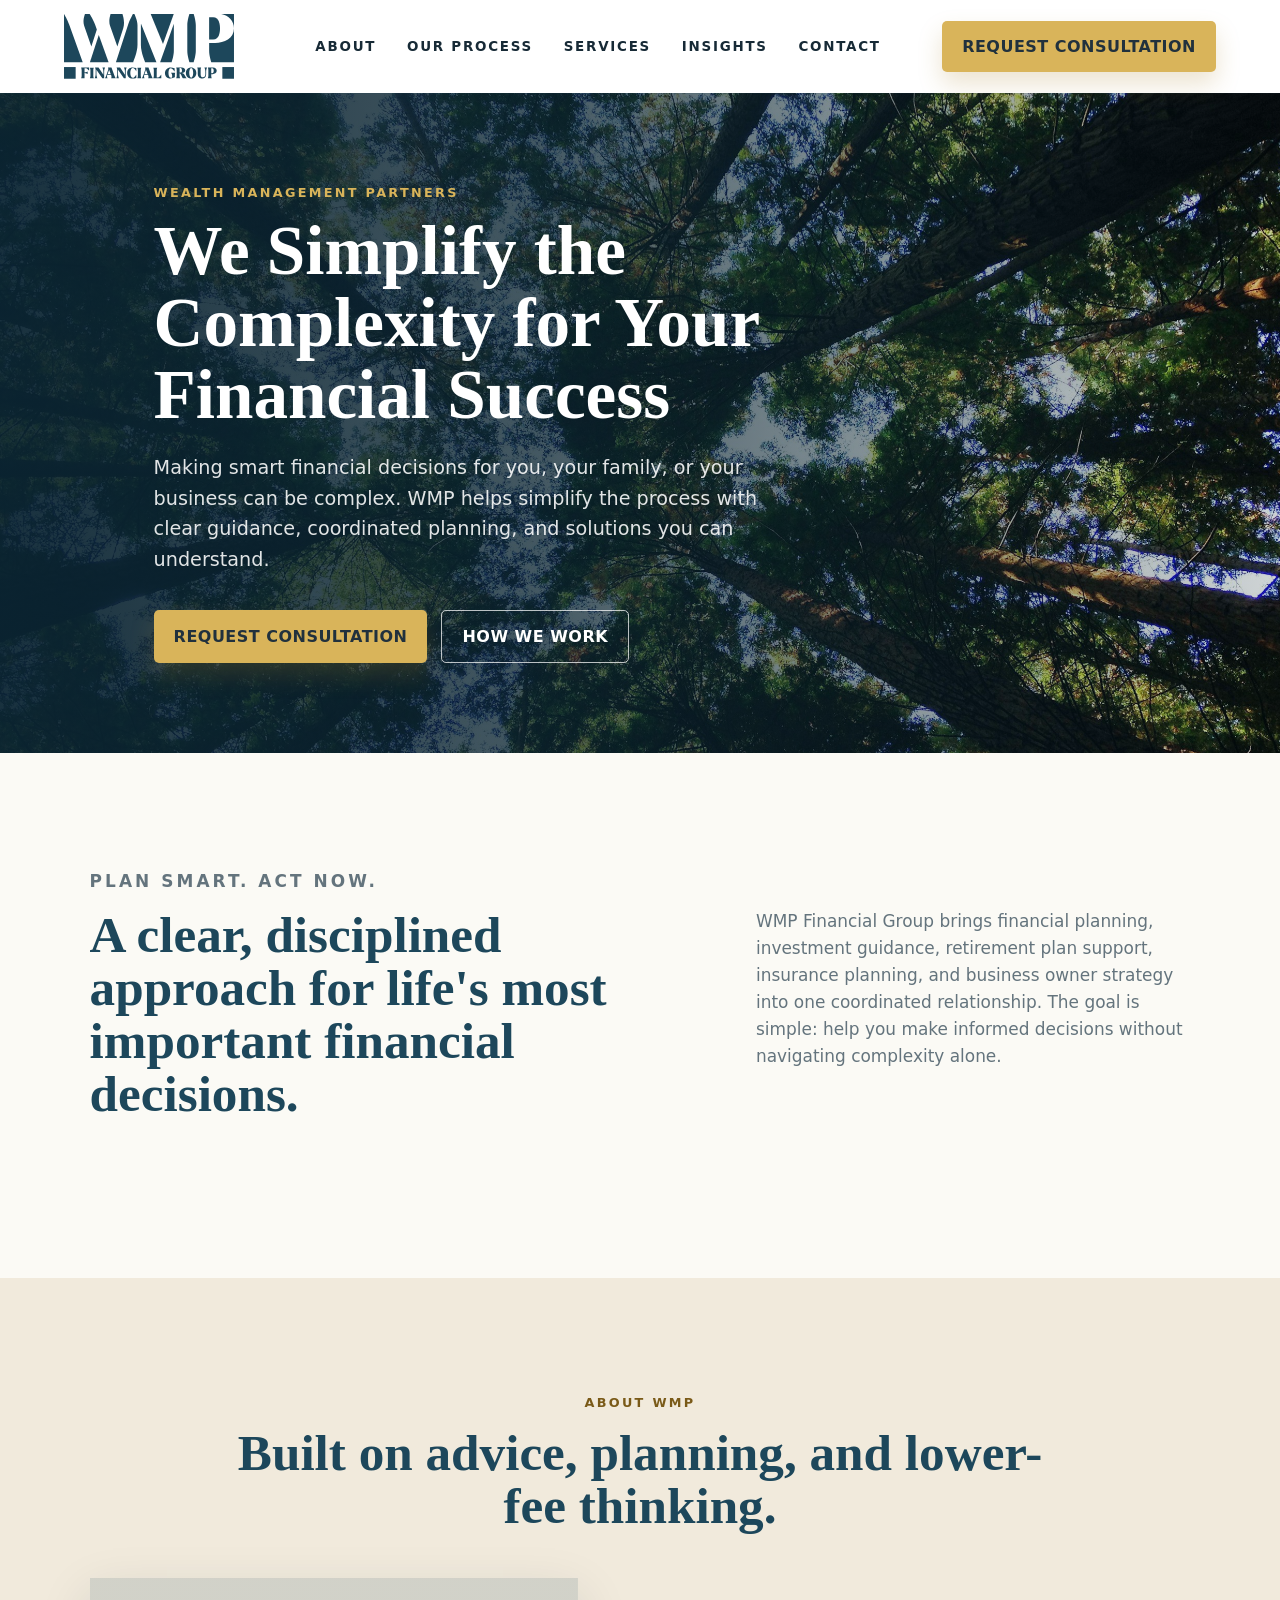
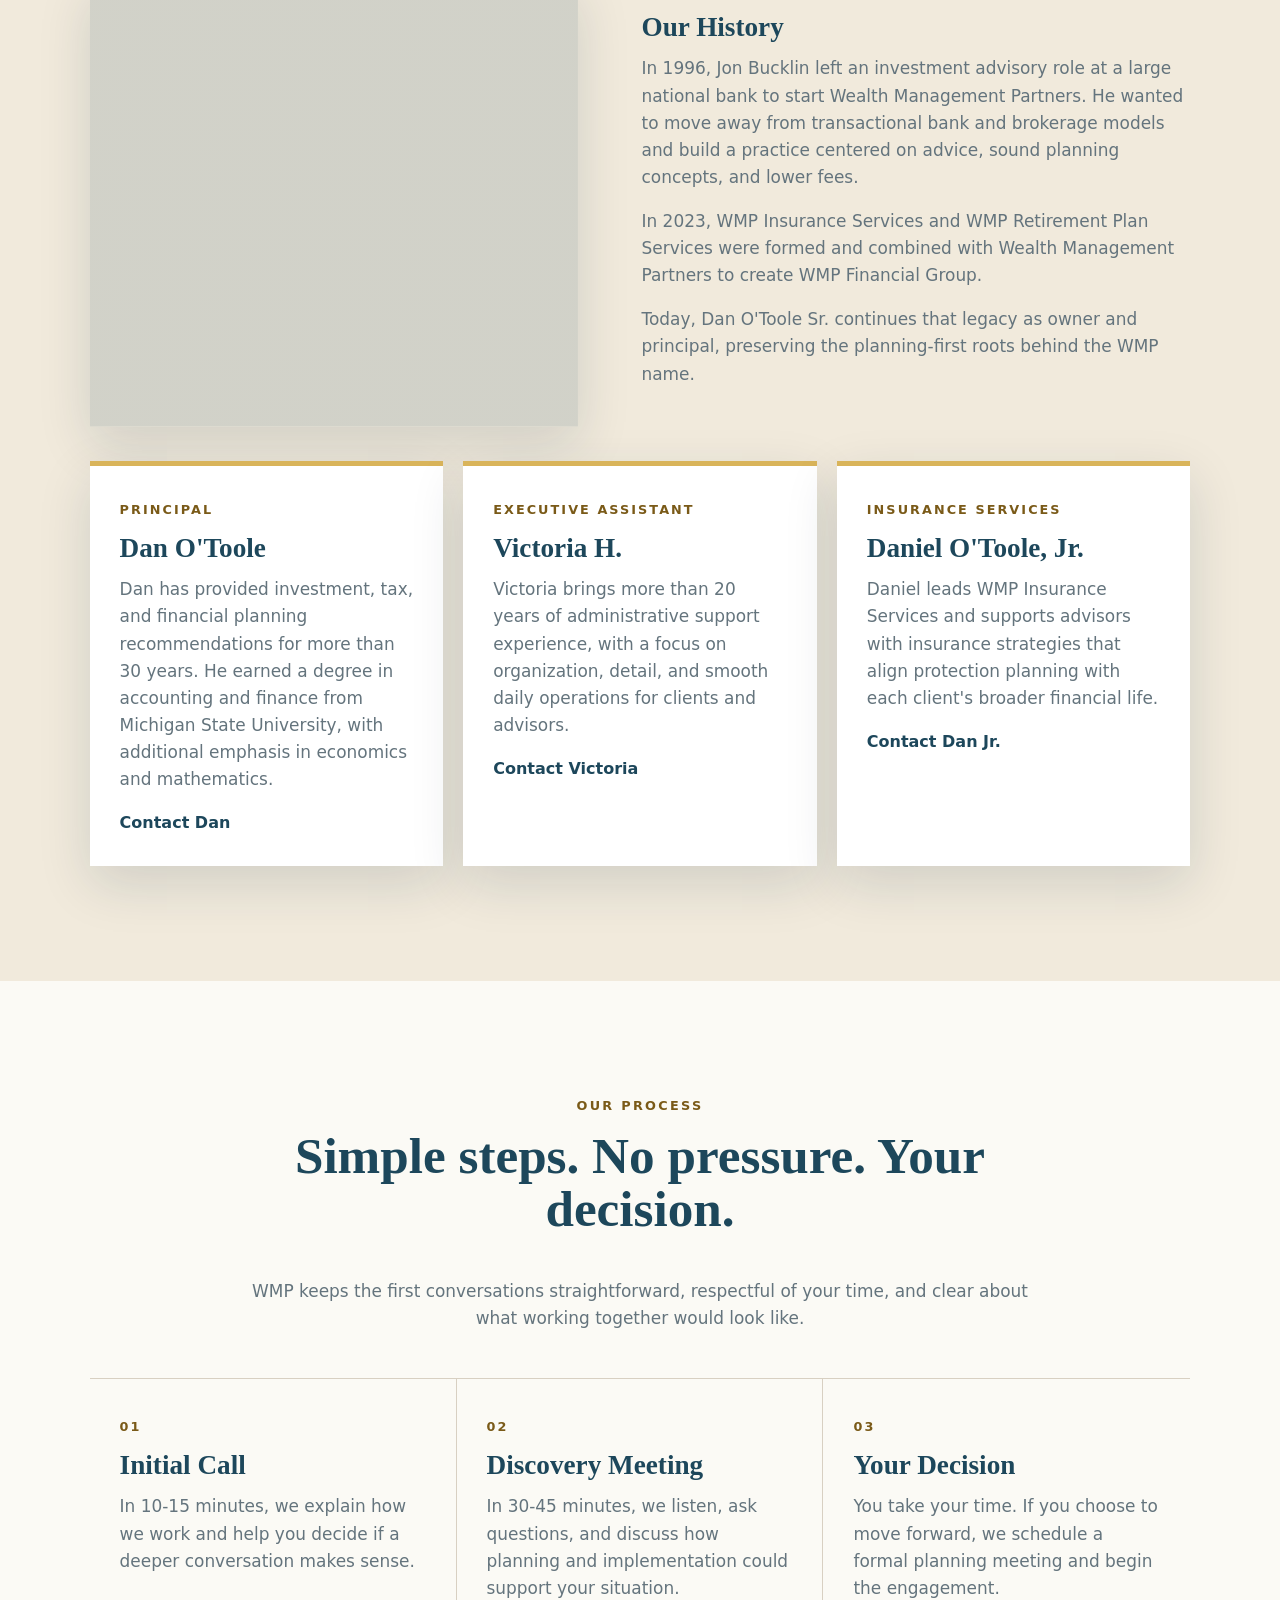
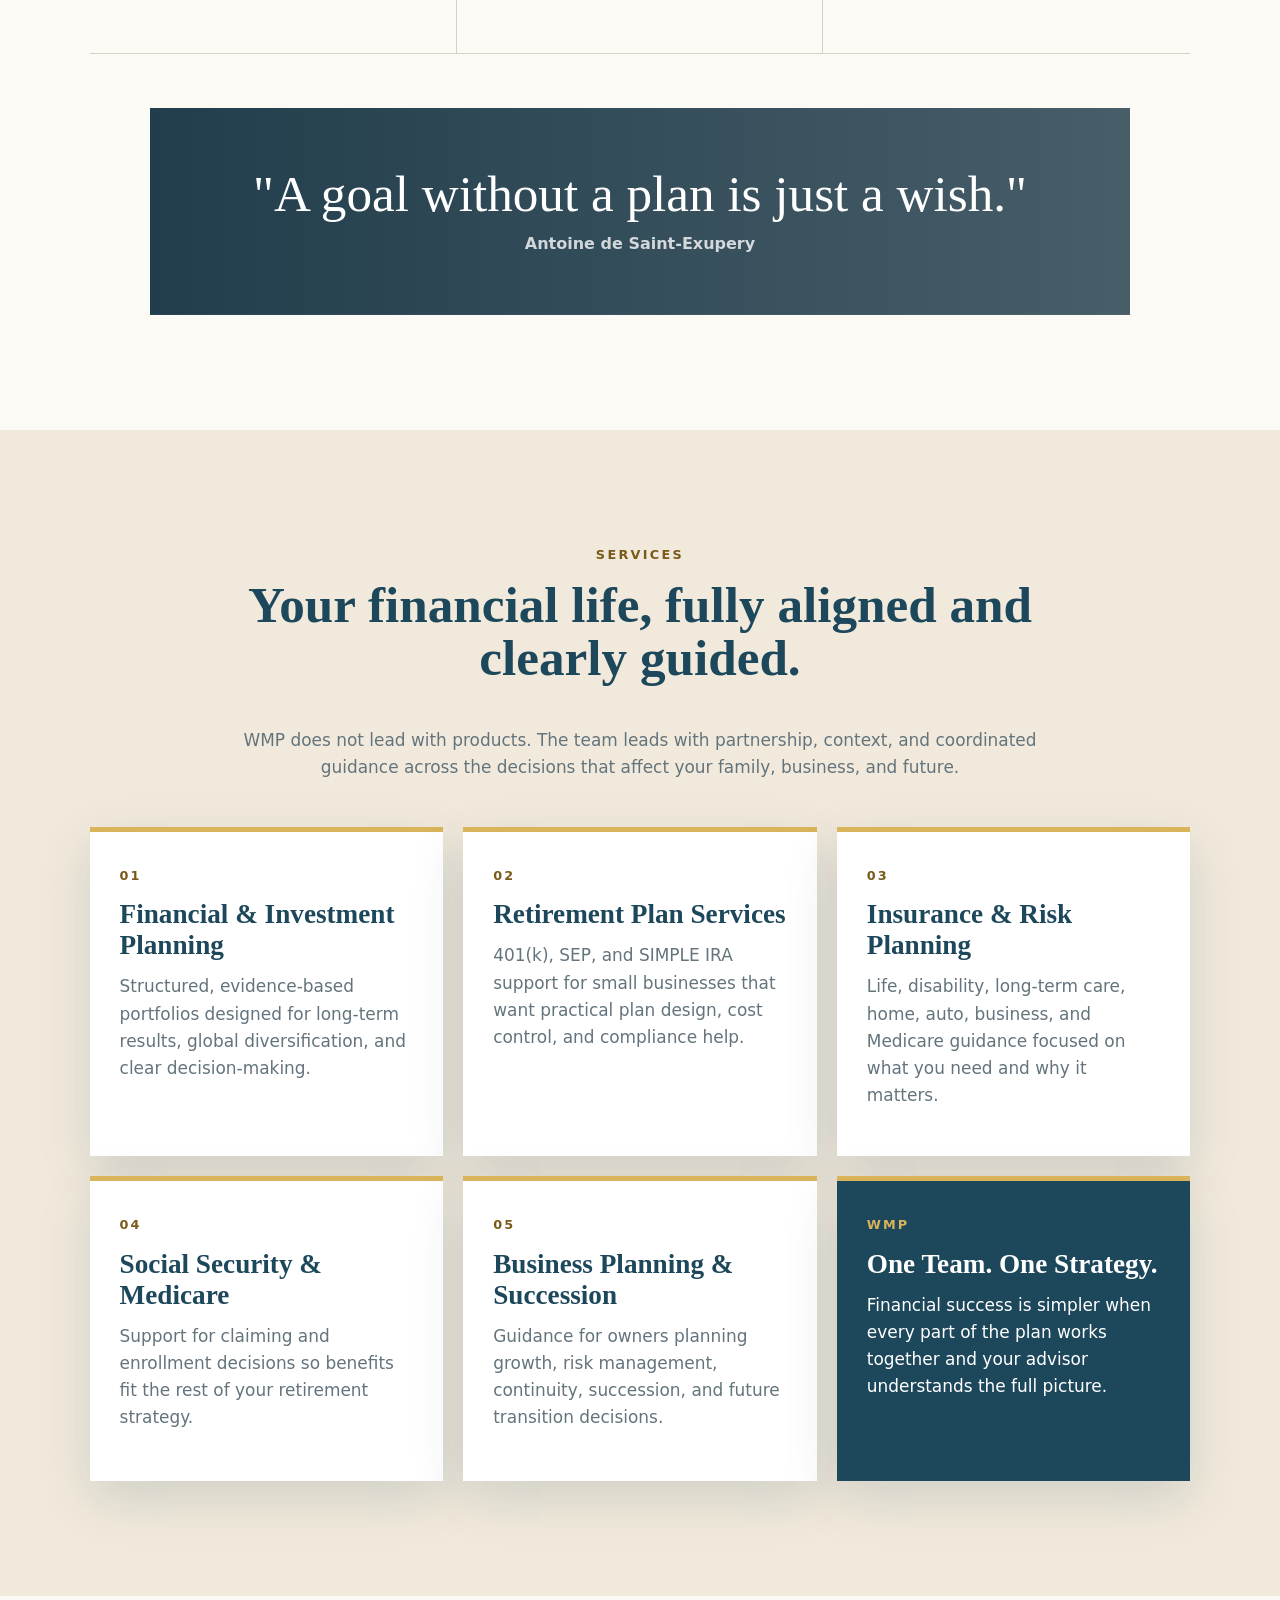
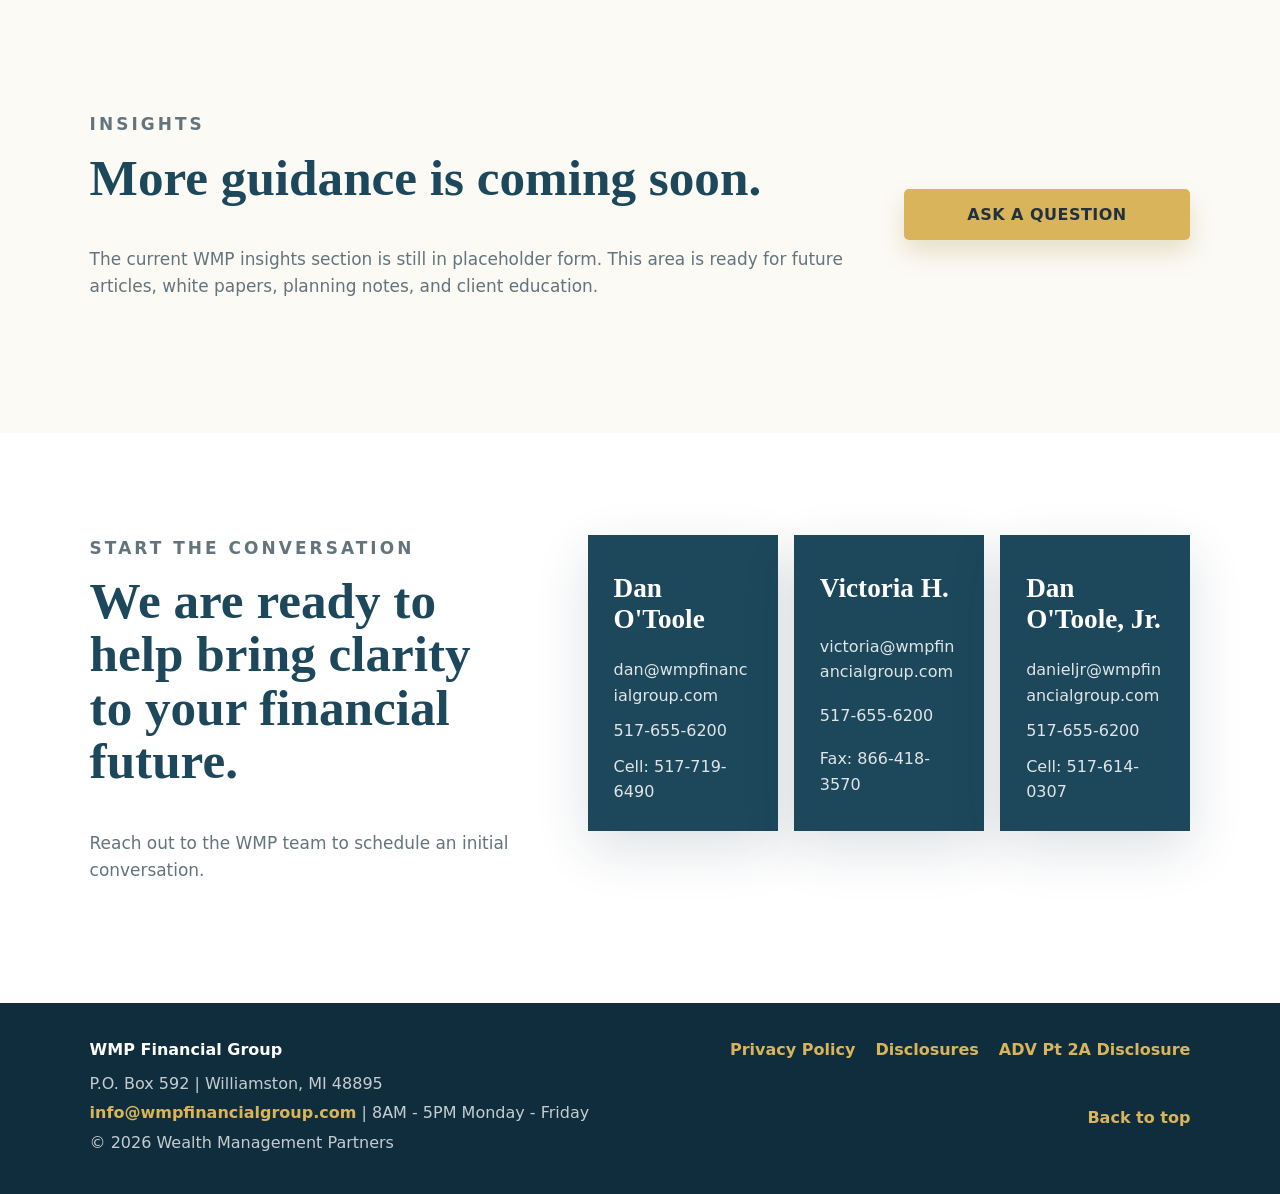
==== index.html @ a2b1b54c "Initial commit: WMP Financial Group website with WCAG & mobile fixes - Static site for WMP Financial" ====
<!doctype html>
<html lang="en">
  <head>
    <meta charset="utf-8" />
    <meta name="viewport" content="width=device-width, initial-scale=1" />
    <title>WMP Financial Group | Plan Smart, Act Now</title>
    <meta
      name="description"
      content="WMP Financial Group simplifies financial planning, investment management, retirement plan services, insurance planning, and business succession decisions."
    />
    <link rel="preconnect" href="https://images.unsplash.com" />
    <link rel="stylesheet" href="styles.css" />
  </head>
  <body>
    <a class="skip-link" href="#main-content">Skip to main content</a>

    <header class="site-header" id="top">
      <a class="brand" href="#top" aria-label="WMP Financial Group home">
        <img src="wmp-financial-group-logo.svg" alt="WMP Financial Group" />
      </a>

      <nav class="main-nav" id="main-nav" aria-label="Primary navigation">
        <a href="#about">About</a>
        <a href="#process">Our Process</a>
        <a href="#services">Services</a>
        <a href="#insights">Insights</a>
        <a href="#contact">Contact</a>
      </nav>

      <a class="header-cta" href="#contact">Request Consultation</a>

      <button
        class="nav-toggle"
        aria-expanded="false"
        aria-controls="main-nav"
        aria-label="Open navigation menu"
      >
        <span></span>
        <span></span>
        <span></span>
      </button>
    </header>

    <main id="main-content">
      <section class="hero" aria-labelledby="hero-title">
        <div class="hero-image" role="img" aria-label="A quiet lake at sunrise"></div>
        <div class="hero-content">
          <p class="eyebrow">Wealth Management Partners</p>
          <h1 id="hero-title">We Simplify the Complexity for Your Financial Success</h1>
          <p>
            Making smart financial decisions for you, your family, or your business can be
            complex. WMP helps simplify the process with clear guidance, coordinated planning,
            and solutions you can understand.
          </p>
          <div class="hero-actions">
            <a class="button button-gold" href="#contact">Request Consultation</a>
            <a class="button button-light" href="#process">How We Work</a>
          </div>
        </div>
      </section>

      <section class="intro section-pad" aria-labelledby="intro-title">
        <p class="section-label">Plan smart. Act now.</p>
        <div class="intro-grid">
          <h2 id="intro-title">A clear, disciplined approach for life's most important financial decisions.</h2>
          <p>
            WMP Financial Group brings financial planning, investment guidance, retirement plan
            support, insurance planning, and business owner strategy into one coordinated
            relationship. The goal is simple: help you make informed decisions without navigating
            complexity alone.
          </p>
        </div>
      </section>

      <section class="about section-pad" id="about" aria-labelledby="about-title">
        <div class="section-heading">
          <p class="eyebrow">About WMP</p>
          <h2 id="about-title">Built on advice, planning, and lower-fee thinking.</h2>
        </div>

        <div class="story-grid">
          <div class="story-image" role="img" aria-label="Calm forest shoreline"></div>
          <div class="story-copy">
            <h3>Our History</h3>
            <p>
              In 1996, Jon Bucklin left an investment advisory role at a large national bank to
              start Wealth Management Partners. He wanted to move away from transactional bank and
              brokerage models and build a practice centered on advice, sound planning concepts,
              and lower fees.
            </p>
            <p>
              In 2023, WMP Insurance Services and WMP Retirement Plan Services were formed and
              combined with Wealth Management Partners to create WMP Financial Group.
            </p>
            <p>
              Today, Dan O'Toole Sr. continues that legacy as owner and principal, preserving the
              planning-first roots behind the WMP name.
            </p>
          </div>
        </div>

        <div class="team-grid" aria-label="WMP team">
          <article class="team-card">
            <span>Principal</span>
            <h3>Dan O'Toole</h3>
            <p>
              Dan has provided investment, tax, and financial planning recommendations for more
              than 30 years. He earned a degree in accounting and finance from Michigan State
              University, with additional emphasis in economics and mathematics.
            </p>
            <a href="mailto:dan@wmpfinancialgroup.com">Contact Dan</a>
          </article>
          <article class="team-card">
            <span>Executive Assistant</span>
            <h3>Victoria H.</h3>
            <p>
              Victoria brings more than 20 years of administrative support experience, with a
              focus on organization, detail, and smooth daily operations for clients and advisors.
            </p>
            <a href="mailto:victoria@wmpfinancialgroup.com">Contact Victoria</a>
          </article>
          <article class="team-card">
            <span>Insurance Services</span>
            <h3>Daniel O'Toole, Jr.</h3>
            <p>
              Daniel leads WMP Insurance Services and supports advisors with insurance strategies
              that align protection planning with each client's broader financial life.
            </p>
            <a href="mailto:danieljr@wmpfinancialgroup.com">Contact Dan Jr.</a>
          </article>
        </div>
      </section>

      <section class="process section-pad" id="process" aria-labelledby="process-title">
        <div class="section-heading">
          <p class="eyebrow">Our Process</p>
          <h2 id="process-title">Simple steps. No pressure. Your decision.</h2>
          <p>
            WMP keeps the first conversations straightforward, respectful of your time, and clear
            about what working together would look like.
          </p>
        </div>

        <div class="process-list">
          <article>
            <span>01</span>
            <h3>Initial Call</h3>
            <p>In 10-15 minutes, we explain how we work and help you decide if a deeper conversation makes sense.</p>
          </article>
          <article>
            <span>02</span>
            <h3>Discovery Meeting</h3>
            <p>In 30-45 minutes, we listen, ask questions, and discuss how planning and implementation could support your situation.</p>
          </article>
          <article>
            <span>03</span>
            <h3>Your Decision</h3>
            <p>You take your time. If you choose to move forward, we schedule a formal planning meeting and begin the engagement.</p>
          </article>
        </div>

        <div class="quote-band">
          <blockquote>
            "A goal without a plan is just a wish."
          </blockquote>
          <cite>Antoine de Saint-Exupery</cite>
        </div>
      </section>

      <section class="services section-pad" id="services" aria-labelledby="services-title">
        <div class="section-heading">
          <p class="eyebrow">Services</p>
          <h2 id="services-title">Your financial life, fully aligned and clearly guided.</h2>
          <p>
            WMP does not lead with products. The team leads with partnership, context, and
            coordinated guidance across the decisions that affect your family, business, and future.
          </p>
        </div>

        <div class="service-grid">
          <article class="service-card">
            <span class="card-number">01</span>
            <h3>Financial &amp; Investment Planning</h3>
            <p>Structured, evidence-based portfolios designed for long-term results, global diversification, and clear decision-making.</p>
          </article>
          <article class="service-card">
            <span class="card-number">02</span>
            <h3>Retirement Plan Services</h3>
            <p>401(k), SEP, and SIMPLE IRA support for small businesses that want practical plan design, cost control, and compliance help.</p>
          </article>
          <article class="service-card">
            <span class="card-number">03</span>
            <h3>Insurance &amp; Risk Planning</h3>
            <p>Life, disability, long-term care, home, auto, business, and Medicare guidance focused on what you need and why it matters.</p>
          </article>
          <article class="service-card">
            <span class="card-number">04</span>
            <h3>Social Security &amp; Medicare</h3>
            <p>Support for claiming and enrollment decisions so benefits fit the rest of your retirement strategy.</p>
          </article>
          <article class="service-card">
            <span class="card-number">05</span>
            <h3>Business Planning &amp; Succession</h3>
            <p>Guidance for owners planning growth, risk management, continuity, succession, and future transition decisions.</p>
          </article>
          <article class="service-card service-card-feature">
            <span class="card-number">WMP</span>
            <h3>One Team. One Strategy.</h3>
            <p>Financial success is simpler when every part of the plan works together and your advisor understands the full picture.</p>
          </article>
        </div>
      </section>

      <section class="insights section-pad" id="insights" aria-labelledby="insights-title">
        <div class="insights-copy">
          <p class="eyebrow">Insights</p>
          <h2 id="insights-title">More guidance is coming soon.</h2>
          <p>
            The current WMP insights section is still in placeholder form. This area is ready for
            future articles, white papers, planning notes, and client education.
          </p>
        </div>
        <a class="button button-gold" href="#contact">Ask a Question</a>
      </section>

      <section class="contact-band" id="contact" aria-labelledby="contact-title">
        <div>
          <p class="eyebrow">Start the conversation</p>
          <h2 id="contact-title">We are ready to help bring clarity to your financial future.</h2>
          <p>
            Reach out to the WMP team to schedule an initial conversation.
          </p>
        </div>
        <div class="contact-grid">
          <article class="contact-card">
            <h3>Dan O'Toole</h3>
            <a href="mailto:dan@wmpfinancialgroup.com">dan@wmpfinancialgroup.com</a>
            <a href="tel:15176556200">517-655-6200</a>
            <a href="tel:15177196490">Cell: 517-719-6490</a>
          </article>
          <article class="contact-card">
            <h3>Victoria H.</h3>
            <a href="mailto:victoria@wmpfinancialgroup.com">victoria@wmpfinancialgroup.com</a>
            <a href="tel:15176556200">517-655-6200</a>
            <span>Fax: 866-418-3570</span>
          </article>
          <article class="contact-card">
            <h3>Dan O'Toole, Jr.</h3>
            <a href="mailto:danieljr@wmpfinancialgroup.com">danieljr@wmpfinancialgroup.com</a>
            <a href="tel:15176556200">517-655-6200</a>
            <a href="tel:15176140307">Cell: 517-614-0307</a>
          </article>
        </div>
      </section>
    </main>

    <footer class="site-footer">
      <div>
        <strong>WMP Financial Group</strong>
        <p>P.O. Box 592 | Williamston, MI 48895</p>
        <p><a href="mailto:info@wmpfinancialgroup.com">info@wmpfinancialgroup.com</a> | 8AM - 5PM Monday - Friday</p>
        <p>&copy; 2026 Wealth Management Partners</p>
      </div>
      <nav aria-label="Footer links">
        <a href="https://www.wmpfinancialgroup.com/s/WMP-Privacy-Policy.pdf">Privacy Policy</a>
        <a href="https://www.wmpfinancialgroup.com/s/WMP-Disclosures.pdf">Disclosures</a>
        <a href="https://www.wmpfinancialgroup.com/s/WMP-ADV-Disclosures.pdf">ADV Pt 2A Disclosure</a>
        <a href="#top">Back to top</a>
      </nav>
    </footer>
    <script>
      (function () {
        var toggle = document.querySelector('.nav-toggle');
        var nav = document.getElementById('main-nav');
        if (!toggle || !nav) return;

        toggle.addEventListener('click', function () {
          var expanded = toggle.getAttribute('aria-expanded') === 'true';
          toggle.setAttribute('aria-expanded', String(!expanded));
          toggle.setAttribute('aria-label', expanded ? 'Open navigation menu' : 'Close navigation menu');
          nav.classList.toggle('is-open', !expanded);
        });

        document.addEventListener('keydown', function (e) {
          if (e.key === 'Escape' && toggle.getAttribute('aria-expanded') === 'true') {
            toggle.setAttribute('aria-expanded', 'false');
            toggle.setAttribute('aria-label', 'Open navigation menu');
            nav.classList.remove('is-open');
            toggle.focus();
          }
        });

        nav.querySelectorAll('a').forEach(function (link) {
          link.addEventListener('click', function () {
            if (window.innerWidth <= 640) {
              toggle.setAttribute('aria-expanded', 'false');
              toggle.setAttribute('aria-label', 'Open navigation menu');
              nav.classList.remove('is-open');
            }
          });
        });
      })();
    </script>
  </body>
</html>
---- styles.css ----
:root {
  --ink: #143347;
  --navy: #1d475b;
  --navy-dark: #0f2d3d;
  --blue: #315f73;
  --gold: #d9b45a;
  --gold-dark: #a77f2b;
  --gold-text: #7a5a18; /* accessible gold for small text on light backgrounds — 5.6:1 on white */
  --paper: #fbfaf5;
  --cream: #f1eadc;
  --stone: #d8d0c2;
  --muted: #64747d;
  --white: #ffffff;
  --shadow: 0 18px 50px rgba(15, 45, 61, 0.14);
}

* {
  box-sizing: border-box;
}

html {
  scroll-behavior: smooth;
}

body {
  margin: 0;
  color: var(--ink);
  background: var(--paper);
  font-family: "Avenir Next", Avenir, "Segoe UI", system-ui, sans-serif;
  line-height: 1.6;
}

/* ── Skip link ─────────────────────────────────────── */
.skip-link {
  position: fixed;
  top: -100px;
  left: 50%;
  transform: translateX(-50%);
  padding: 12px 24px;
  background: var(--gold);
  color: var(--ink);
  font-weight: 900;
  text-decoration: none;
  z-index: 10000;
  border-radius: 0 0 6px 6px;
  white-space: nowrap;
  transition: top 0.15s;
}
.skip-link:focus {
  top: 0;
}

/* ── Focus styles ──────────────────────────────────── */
:focus-visible {
  outline: 3px solid var(--gold-dark);
  outline-offset: 3px;
  border-radius: 2px;
}

/* Light outline on dark-background elements */
.hero :focus-visible,
.quote-band :focus-visible,
.service-card-feature :focus-visible,
.contact-card :focus-visible,
.site-footer :focus-visible {
  outline-color: var(--gold);
}

a {
  color: inherit;
  text-decoration: none;
}

/* ── Header ────────────────────────────────────────── */
.site-header {
  position: sticky;
  top: 0;
  z-index: 10;
  display: flex;
  align-items: center;
  justify-content: space-between;
  gap: 28px;
  min-height: 92px;
  padding: 14px clamp(20px, 5vw, 72px);
  background: rgba(255, 255, 255, 0.96);
  box-shadow: 0 1px 0 rgba(29, 71, 91, 0.1);
  backdrop-filter: blur(12px);
}

.brand {
  display: inline-flex;
  align-items: center;
  min-width: 190px;
}

.brand img {
  width: 170px;
  height: auto;
  display: block;
}

.main-nav {
  display: flex;
  align-items: center;
  justify-content: center;
  gap: clamp(16px, 2.4vw, 34px);
  color: #172a36;
  font-size: 0.84rem;
  font-weight: 800;
  letter-spacing: 0.13em;
  text-transform: uppercase;
}

.main-nav a {
  padding-block: 10px;
  white-space: nowrap;
}

.main-nav a:hover {
  color: var(--gold-dark);
  text-decoration: underline;
}

.site-footer a:hover {
  color: #e8c97a; /* lighter gold stays legible on dark footer bg */
  text-decoration: underline;
}

/* Hamburger toggle — hidden on desktop */
.nav-toggle {
  display: none;
}

.header-cta,
.button {
  display: inline-flex;
  align-items: center;
  justify-content: center;
  min-height: 46px;
  padding: 13px 20px;
  border-radius: 5px;
  font-weight: 900;
  letter-spacing: 0.03em;
  text-transform: uppercase;
  white-space: nowrap;
}

.header-cta,
.button-gold {
  color: #21313d;
  background: var(--gold);
  box-shadow: 0 12px 24px rgba(167, 127, 43, 0.22);
}

.header-cta:hover,
.button-gold:hover {
  background: #e4c56c;
}

.button-light {
  color: var(--white);
  border: 1px solid rgba(255, 255, 255, 0.72);
}

/* ── Hero ──────────────────────────────────────────── */
.hero {
  position: relative;
  min-height: 650px;
  display: grid;
  align-items: center;
  overflow: hidden;
  background: var(--navy-dark);
}

.hero-image {
  position: absolute;
  inset: 0;
  background-image:
    linear-gradient(90deg, rgba(10, 36, 50, 0.94) 0%, rgba(10, 36, 50, 0.76) 42%, rgba(10, 36, 50, 0.18) 100%),
    url("Images/hero image_files/unsplash-image-WgGJjGN4_ck.jpg");
  background-position: center;
  background-size: cover;
  transform: scale(1.01);
}

.hero-content {
  position: relative;
  width: min(760px, calc(100% - 48px));
  margin-left: clamp(24px, 12vw, 220px);
  padding-block: 90px;
  color: var(--white);
}

.eyebrow,
.section-label {
  margin: 0 0 12px;
  color: var(--gold); /* default: light — works on dark hero bg */
  font-size: 0.8rem;
  font-weight: 900;
  letter-spacing: 0.18em;
  text-transform: uppercase;
}

/* On light backgrounds the gold eyebrow fails contrast — use accessible dark gold */
.section-heading .eyebrow {
  color: var(--gold-text);
}

h1,
h2,
h3,
p,
blockquote {
  margin-top: 0;
}

h1,
h2 {
  font-family: Georgia, "Times New Roman", serif;
  line-height: 1.04;
  letter-spacing: 0;
}

h1 {
  max-width: 720px;
  margin-bottom: 22px;
  font-size: clamp(3rem, 5.4vw, 5.45rem);
}

.hero p:not(.eyebrow) {
  max-width: 650px;
  margin-bottom: 34px;
  font-size: clamp(1.05rem, 1.5vw, 1.24rem);
  color: rgba(255, 255, 255, 0.88);
}

.hero-actions {
  display: flex;
  flex-wrap: wrap;
  gap: 14px;
}

/* ── Sections ──────────────────────────────────────── */
.section-pad {
  padding: clamp(72px, 9vw, 128px) clamp(24px, 7vw, 112px);
}

.intro {
  background: var(--paper);
}

.intro-grid {
  display: grid;
  grid-template-columns: minmax(280px, 0.95fr) minmax(280px, 0.7fr);
  gap: clamp(32px, 6vw, 90px);
  align-items: start;
  max-width: 1180px;
  margin: 0 auto;
}

.intro h2,
.section-heading h2,
.insights-copy h2,
.contact-band h2 {
  color: var(--navy);
  font-size: clamp(2.1rem, 4vw, 4rem);
}

.intro p,
.section-heading,
.story-copy p,
.team-card p,
.service-card p,
.process-list p,
.insights-copy p,
.contact-band p {
  color: var(--muted);
  font-size: 1.06rem;
}

/* ── About ─────────────────────────────────────────── */
.about {
  background: var(--cream);
}

.section-heading {
  max-width: 820px;
  margin: 0 auto 46px;
  text-align: center;
}

.story-grid {
  display: grid;
  grid-template-columns: minmax(280px, 0.8fr) minmax(300px, 0.9fr);
  gap: clamp(28px, 5vw, 72px);
  align-items: stretch;
  max-width: 1180px;
  margin: 0 auto 28px;
}

.story-image {
  min-height: 430px;
  background-image:
    linear-gradient(0deg, rgba(29, 71, 91, 0.15), rgba(29, 71, 91, 0.15)),
    url("https://images.unsplash.com/photo-1500530855697-b586d89ba3ee?auto=format&fit=crop&w=1400&q=80");
  background-position: center;
  background-size: cover;
  box-shadow: var(--shadow);
}

.story-copy {
  align-self: center;
  padding: clamp(8px, 2vw, 22px) 0;
}

.story-copy h3,
.team-card h3,
.service-card h3,
.process-list h3,
.contact-card h3 {
  margin: 12px 0;
  color: var(--navy);
  font-family: Georgia, "Times New Roman", serif;
  font-size: 1.7rem;
  line-height: 1.14;
}

.team-grid {
  display: grid;
  grid-template-columns: repeat(3, minmax(0, 1fr));
  gap: 20px;
  max-width: 1180px;
  margin: 34px auto 0;
}

.team-card,
.service-card {
  min-height: 305px;
  padding: 30px;
  background: var(--white);
  border-top: 5px solid var(--gold);
  box-shadow: var(--shadow);
}

.team-card span,
.process-list span,
.card-number {
  color: var(--gold-text); /* was gold-dark (#a77f2b = 3.4:1) — now 5.6:1 on white */
  font-size: 0.8rem;
  font-weight: 900;
  letter-spacing: 0.16em;
  text-transform: uppercase;
}

.team-card a {
  color: var(--navy);
  font-weight: 900;
}

.team-card a:hover {
  color: var(--gold-text);
  text-decoration: underline;
}

/* ── Process ───────────────────────────────────────── */
.process {
  background: var(--paper);
}

.process-list {
  display: grid;
  grid-template-columns: repeat(3, minmax(0, 1fr));
  max-width: 1180px;
  margin: 0 auto;
  border-top: 1px solid var(--stone);
  border-bottom: 1px solid var(--stone);
}

.process-list article {
  padding: 34px 30px;
  border-right: 1px solid var(--stone);
}

.process-list article:last-child {
  border-right: 0;
}

.quote-band {
  max-width: 980px;
  margin: 54px auto 0;
  padding: clamp(34px, 5vw, 58px);
  color: var(--white);
  text-align: center;
  background:
    linear-gradient(90deg, rgba(15, 45, 61, 0.92), rgba(15, 45, 61, 0.76)),
    url("https://images.unsplash.com/photo-1500534314209-a25ddb2bd429?auto=format&fit=crop&w=1500&q=80");
  background-position: center;
  background-size: cover;
}

.quote-band blockquote {
  margin-bottom: 10px;
  font-family: Georgia, "Times New Roman", serif;
  font-size: clamp(2rem, 4vw, 3.6rem);
  line-height: 1.08;
}

.quote-band cite {
  color: rgba(255, 255, 255, 0.78);
  font-style: normal;
  font-weight: 800;
}

/* ── Services ──────────────────────────────────────── */
.services {
  background: var(--cream);
}

.service-grid {
  display: grid;
  grid-template-columns: repeat(3, minmax(0, 1fr));
  gap: 20px;
  max-width: 1180px;
  margin: 0 auto;
}

.service-card-feature {
  color: var(--white);
  background: var(--navy);
}

.service-card-feature h3,
.service-card-feature p {
  color: var(--white);
}

/* Feature card sits on navy — use light gold for the number */
.service-card-feature .card-number {
  color: var(--gold);
}

/* ── Insights ──────────────────────────────────────── */
.insights {
  display: grid;
  grid-template-columns: minmax(280px, 0.9fr) auto;
  gap: 28px;
  align-items: center;
  background:
    linear-gradient(90deg, rgba(251, 250, 245, 0.96), rgba(251, 250, 245, 0.86)),
    url("https://images.unsplash.com/photo-1499750310107-5fef28a66643?auto=format&fit=crop&w=1700&q=80");
  background-position: center;
  background-size: cover;
}

.insights-copy {
  max-width: 760px;
}

/* ── Contact ───────────────────────────────────────── */
.contact-band {
  display: grid;
  grid-template-columns: minmax(280px, 0.72fr) minmax(320px, 1fr);
  gap: clamp(28px, 5vw, 80px);
  align-items: start;
  padding: clamp(66px, 8vw, 110px) clamp(24px, 7vw, 112px);
  background: var(--white);
}

.contact-grid {
  display: grid;
  grid-template-columns: repeat(3, minmax(0, 1fr));
  gap: 16px;
}

.contact-card {
  display: grid;
  gap: 10px;
  min-height: 235px;
  padding: 26px;
  color: var(--white);
  background: var(--navy);
  box-shadow: var(--shadow);
}

.contact-card h3 {
  color: var(--white);
}

.contact-card a,
.contact-card span {
  color: rgba(255, 255, 255, 0.86);
  overflow-wrap: anywhere;
}

.contact-card a:hover {
  color: var(--white);
  text-decoration: underline;
}

/* ── Footer ────────────────────────────────────────── */
.site-footer {
  display: flex;
  justify-content: space-between;
  gap: 24px;
  padding: 34px clamp(24px, 7vw, 112px);
  color: rgba(255, 255, 255, 0.76);
  background: var(--navy-dark);
}

.site-footer strong {
  display: block;
  margin-bottom: 8px;
  color: var(--white);
}

.site-footer p {
  margin: 0 0 4px;
}

.site-footer nav {
  display: flex;
  flex-wrap: wrap;
  justify-content: flex-end;
  gap: 14px 20px;
  max-width: 520px;
}

.site-footer a {
  color: var(--gold);
  font-weight: 800;
}

/* ── Reduced motion ────────────────────────────────── */
@media (prefers-reduced-motion: reduce) {
  html {
    scroll-behavior: auto;
  }
  .skip-link {
    transition: none;
  }
}

/* ── Tablet (≤1100px) ──────────────────────────────── */
@media (max-width: 1100px) {
  .contact-grid {
    grid-template-columns: 1fr;
  }
}

/* ── Tablet / small desktop (≤980px) ──────────────── */
@media (max-width: 980px) {
  .site-header {
    flex-wrap: wrap;
    min-height: auto;
  }

  .brand {
    min-width: 0;
  }

  .main-nav {
    order: 3;
    width: 100%;
    justify-content: flex-start;
    overflow-x: auto;
    padding-bottom: 4px;
    -webkit-overflow-scrolling: touch;
  }

  .hero-content {
    margin-left: clamp(24px, 8vw, 72px);
  }

  .intro-grid,
  .story-grid,
  .team-grid,
  .service-grid,
  .process-list,
  .insights,
  .contact-band {
    grid-template-columns: 1fr;
  }

  .process-list article,
  .process-list article:last-child {
    border-right: 0;
    border-bottom: 1px solid var(--stone);
  }

  .process-list article:last-child {
    border-bottom: 0;
  }

  .site-footer,
  .site-footer nav {
    justify-content: flex-start;
  }
}

/* ── Mobile (≤640px) ───────────────────────────────── */
@media (max-width: 640px) {
  .site-header {
    padding: 14px 18px;
    position: relative; /* needed for absolute-positioned mobile nav */
  }

  .brand {
    flex: 1;
  }

  .brand img {
    width: 142px;
  }

  /* Hide desktop nav, show hamburger button */
  .main-nav {
    display: none;
    order: unset;
    width: 100%;
    flex-direction: column;
    align-items: stretch;
    position: absolute;
    top: 100%;
    left: 0;
    right: 0;
    padding: 8px 0 16px;
    background: rgba(255, 255, 255, 0.98);
    box-shadow: 0 6px 20px rgba(15, 45, 61, 0.14);
    border-top: 1px solid var(--stone);
    gap: 0;
    overflow-x: visible;
    z-index: 9;
  }

  .main-nav.is-open {
    display: flex;
  }

  .main-nav a {
    padding: 14px 24px;
    font-size: 0.9rem;
    border-bottom: 1px solid var(--stone);
    white-space: normal;
  }

  .main-nav a:last-child {
    border-bottom: none;
  }

  /* Hamburger button */
  .nav-toggle {
    display: flex;
    flex-direction: column;
    justify-content: space-between;
    width: 36px;
    height: 36px;
    padding: 8px 4px;
    background: none;
    border: 2px solid transparent;
    border-radius: 4px;
    cursor: pointer;
    margin-left: 8px;
    flex-shrink: 0;
  }

  .nav-toggle:focus-visible {
    border-color: var(--gold-dark);
    outline: none;
  }

  .nav-toggle span {
    display: block;
    width: 100%;
    height: 2px;
    background: var(--ink);
    border-radius: 2px;
    transition: transform 0.2s, opacity 0.2s;
  }

  .nav-toggle[aria-expanded="true"] span:nth-child(1) {
    transform: translateY(7px) rotate(45deg);
  }
  .nav-toggle[aria-expanded="true"] span:nth-child(2) {
    opacity: 0;
  }
  .nav-toggle[aria-expanded="true"] span:nth-child(3) {
    transform: translateY(-7px) rotate(-45deg);
  }

  /* Hide header CTA on mobile — hero has two CTAs */
  .header-cta {
    display: none;
  }

  .hero {
    min-height: 680px;
  }

  .hero-image {
    background-image:
      linear-gradient(90deg, rgba(10, 36, 50, 0.96) 0%, rgba(10, 36, 50, 0.78) 100%),
      url("Images/hero image_files/unsplash-image-WgGJjGN4_ck.jpg");
  }

  .hero-content {
    width: calc(100% - 36px);
    margin-inline: 18px;
  }

  h1 {
    font-size: clamp(2.55rem, 13vw, 4rem);
  }

  .button,
  .button-light {
    width: 100%;
    text-align: center;
    justify-content: center;
  }

  .story-image {
    min-height: 280px;
  }

  .team-card,
  .service-card,
  .contact-card {
    min-height: 0;
    padding: 24px;
  }

  .site-footer {
    flex-direction: column;
  }
}
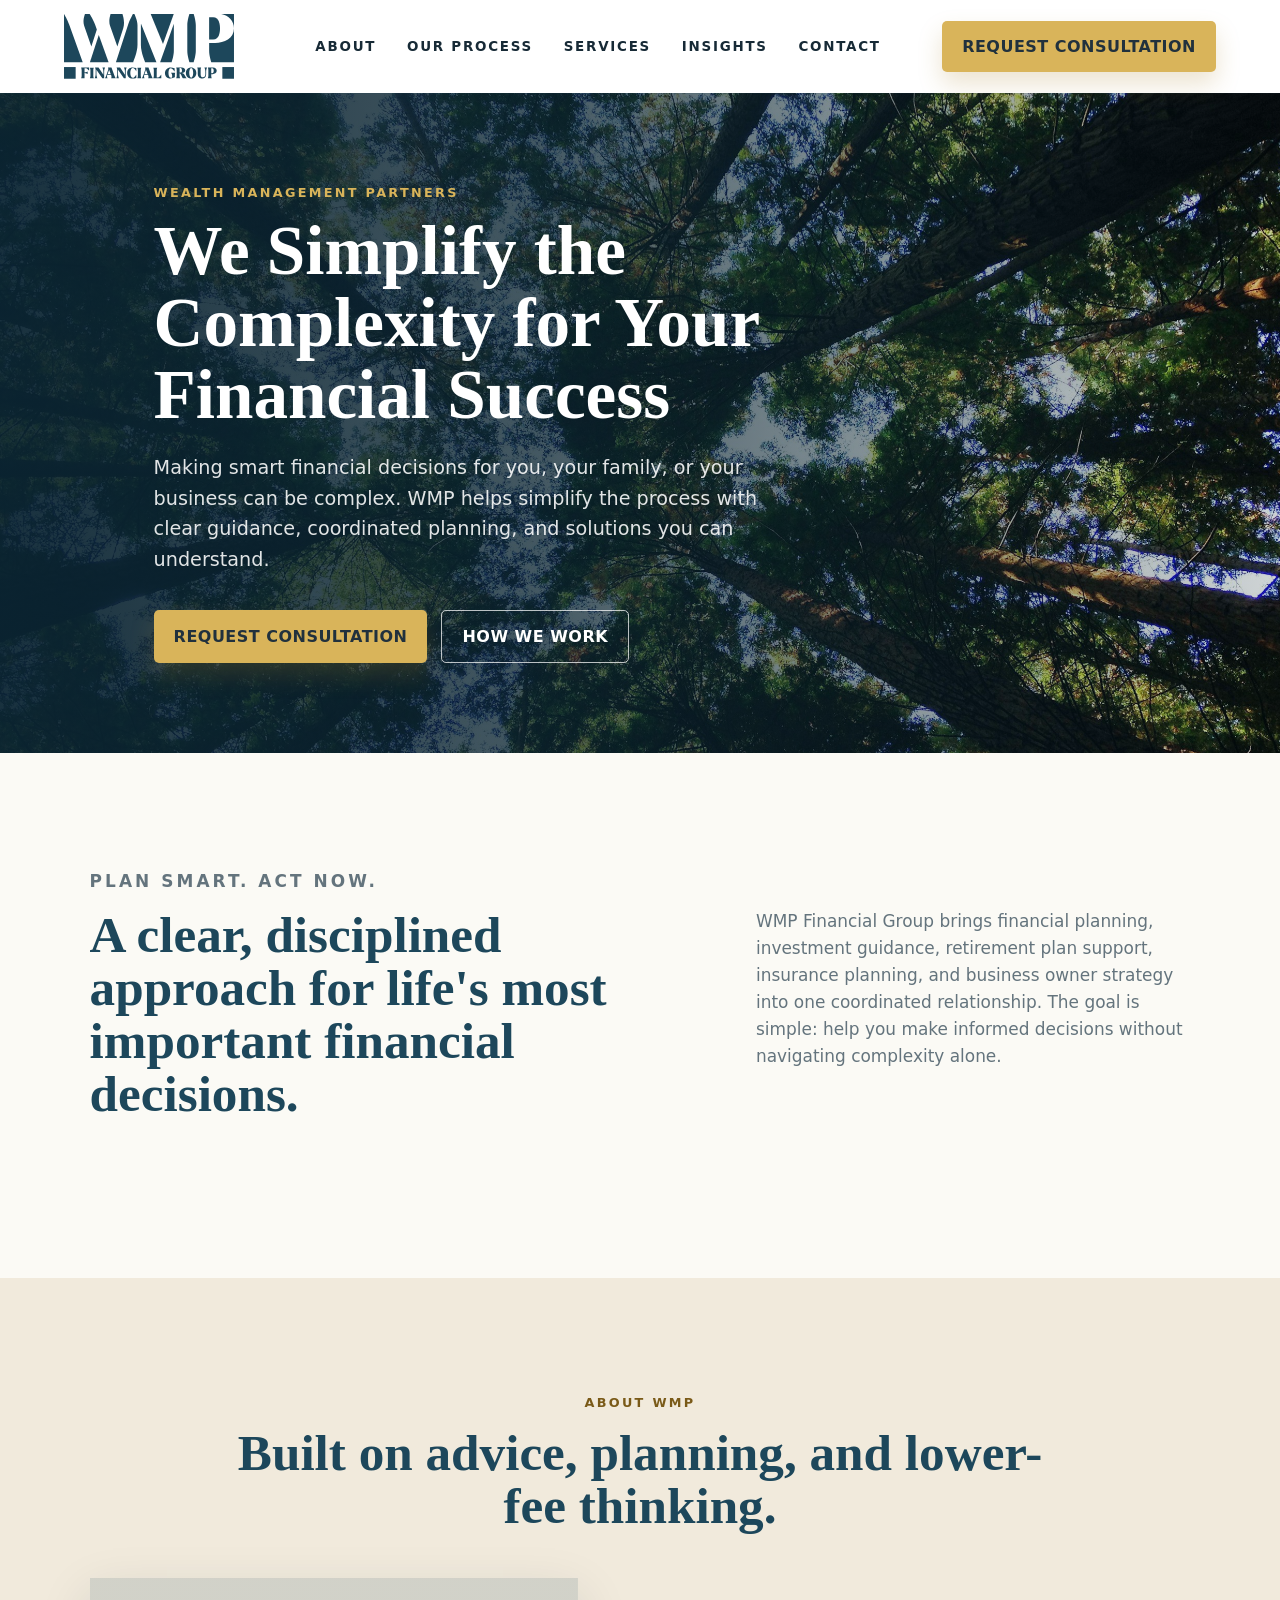
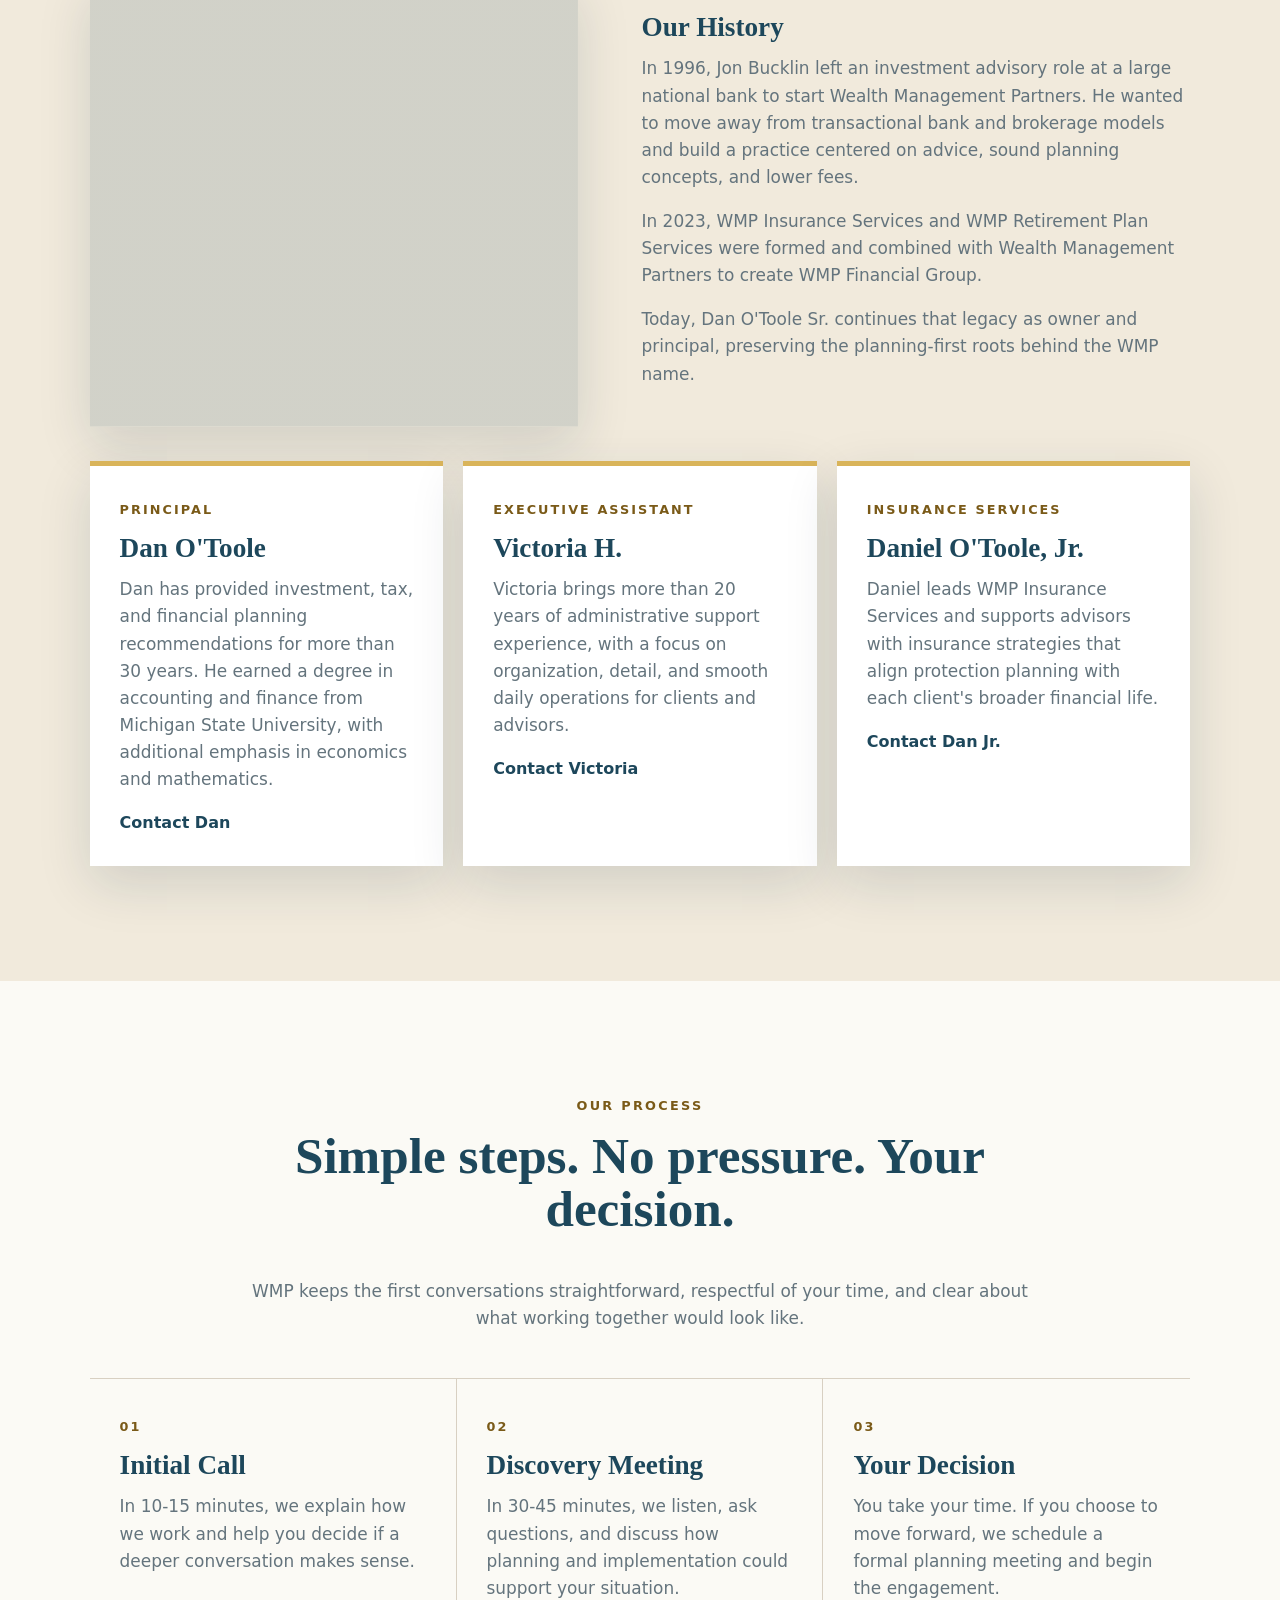
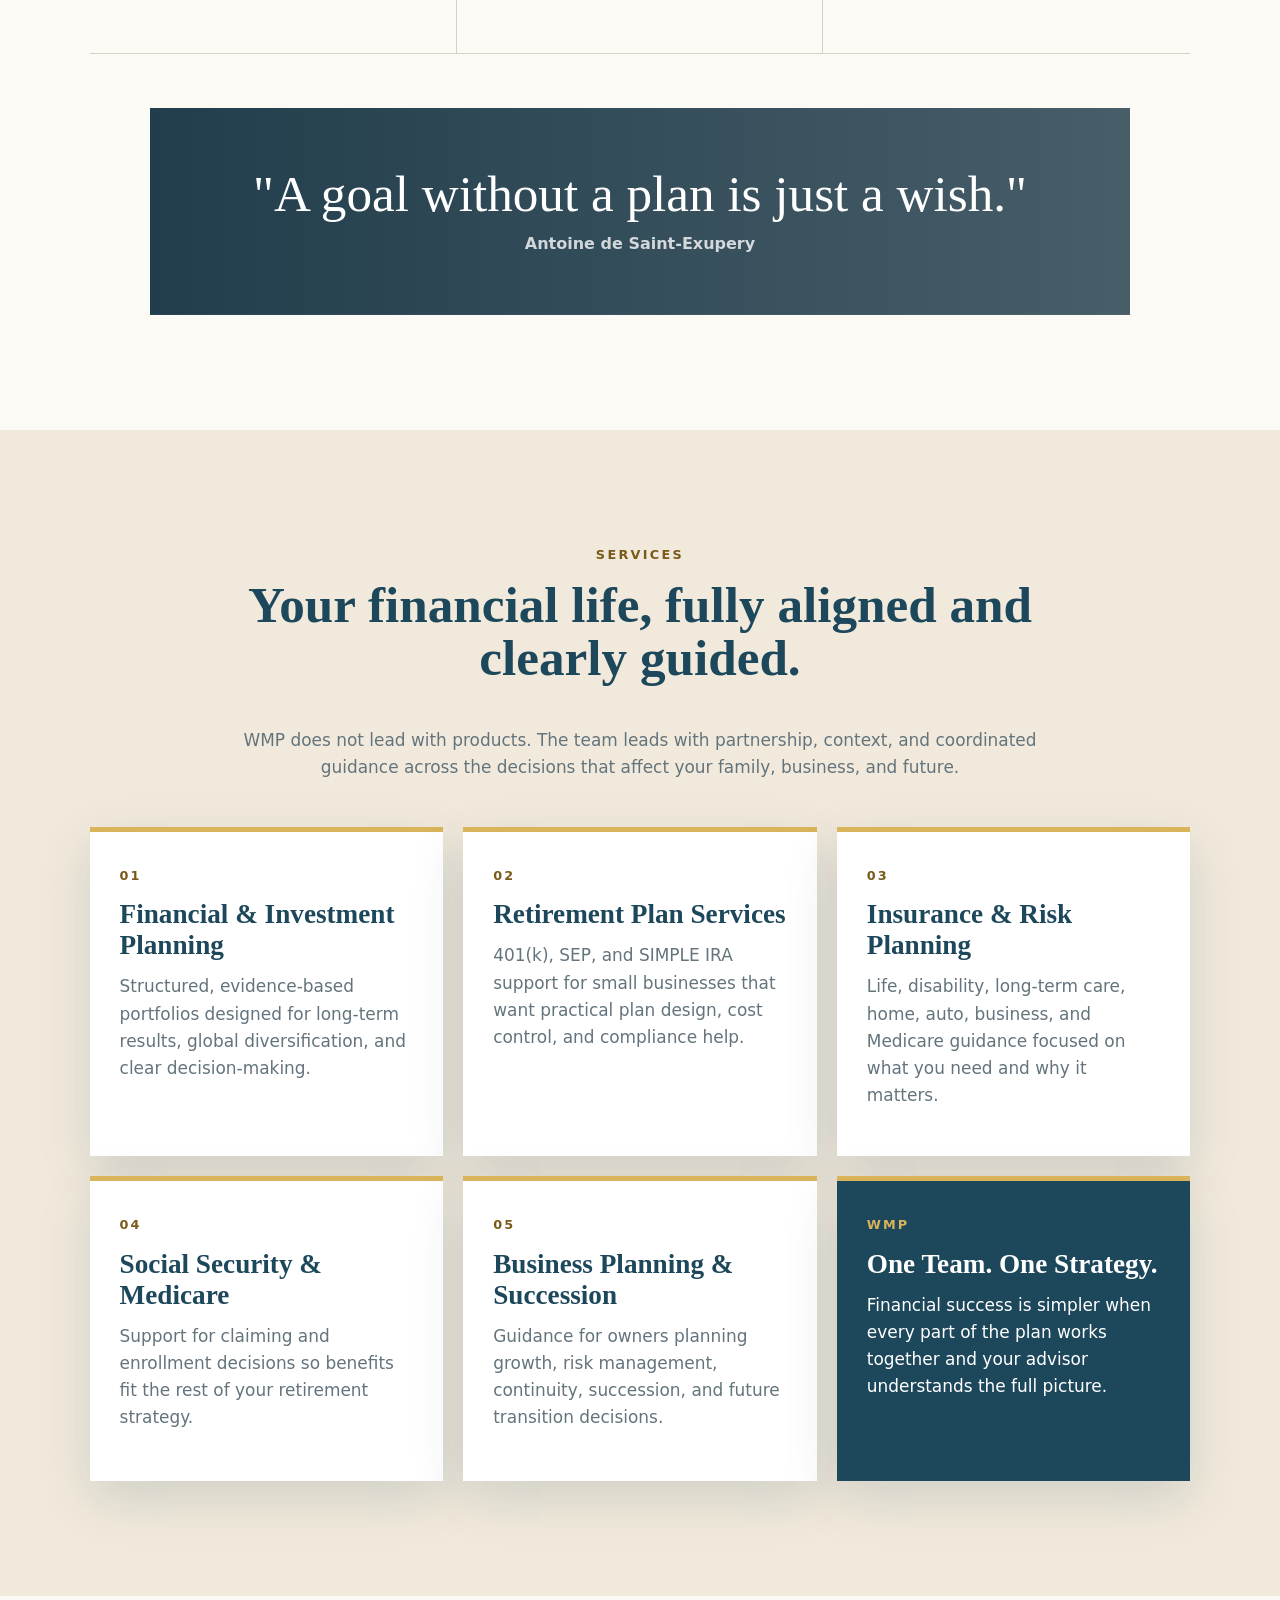
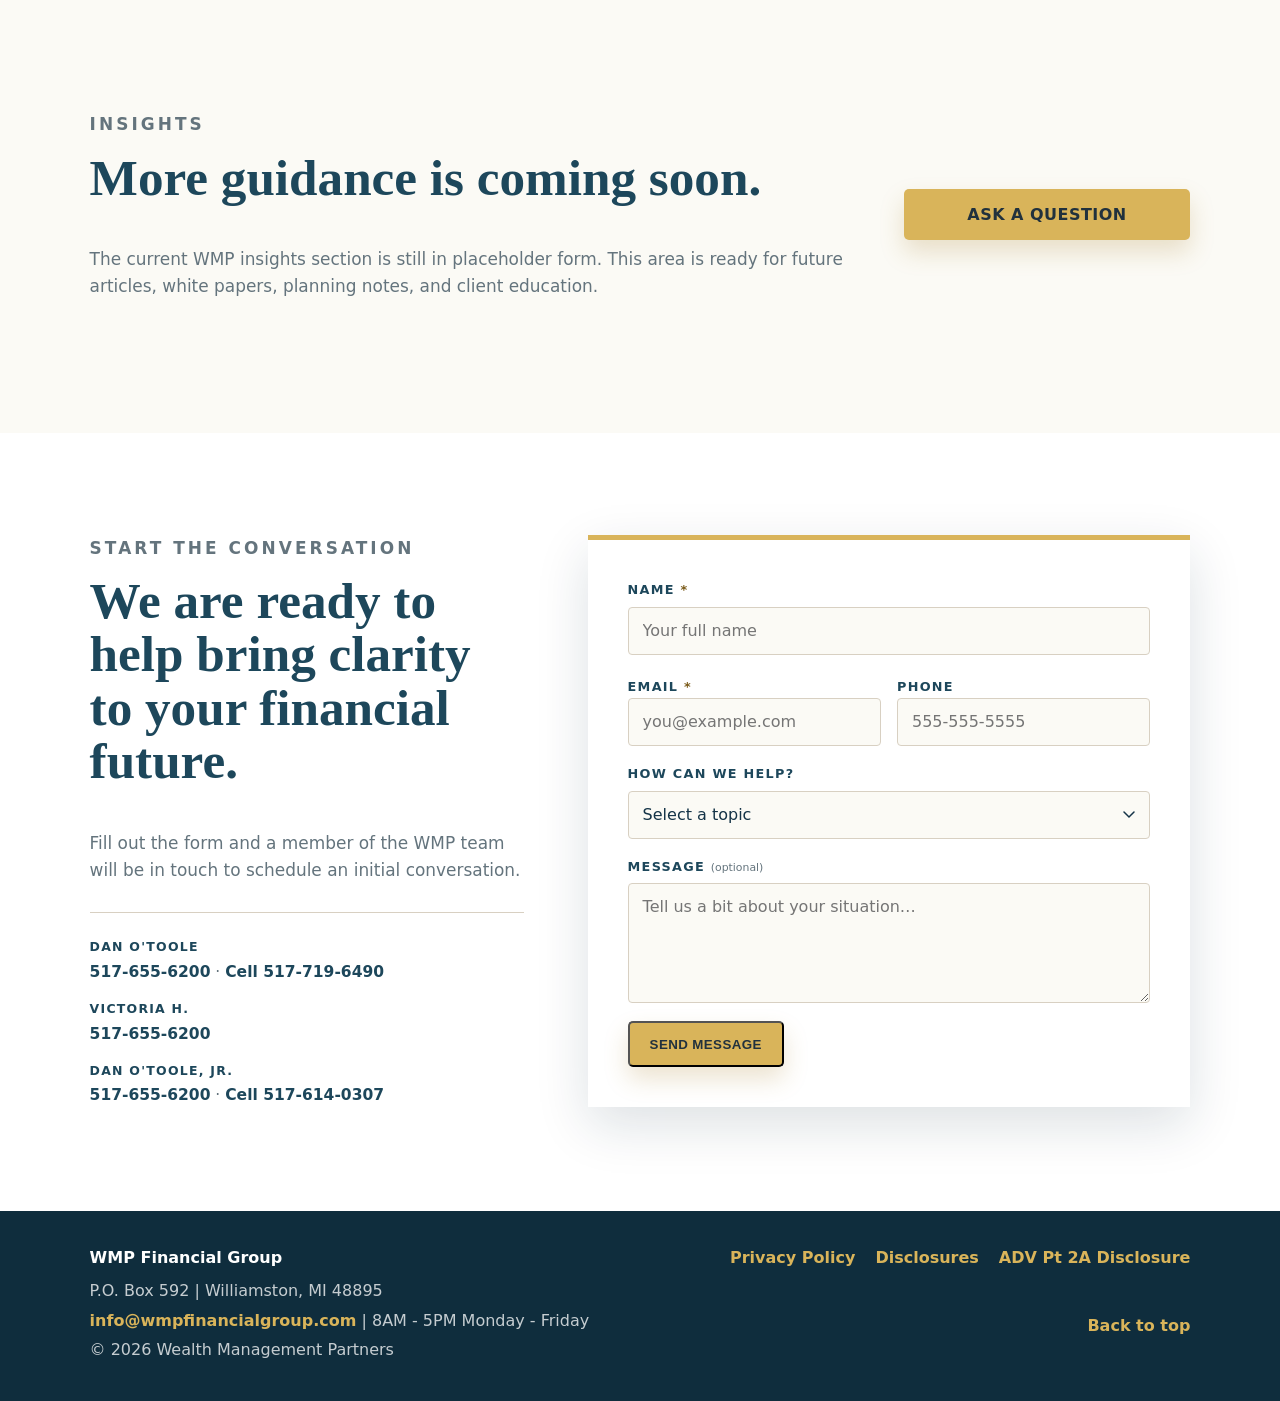
==== commit 14d40026: "Add contact form with Cloudflare Pages Function - Replaces raw email links with accessible contact f" ====
--- a/index.html
+++ b/index.html
@@ -224,33 +224,84 @@
       </section>
 
       <section class="contact-band" id="contact" aria-labelledby="contact-title">
-        <div>
+        <div class="contact-intro">
           <p class="eyebrow">Start the conversation</p>
           <h2 id="contact-title">We are ready to help bring clarity to your financial future.</h2>
-          <p>
-            Reach out to the WMP team to schedule an initial conversation.
-          </p>
-        </div>
-        <div class="contact-grid">
-          <article class="contact-card">
-            <h3>Dan O'Toole</h3>
-            <a href="mailto:dan@wmpfinancialgroup.com">dan@wmpfinancialgroup.com</a>
-            <a href="tel:15176556200">517-655-6200</a>
-            <a href="tel:15177196490">Cell: 517-719-6490</a>
-          </article>
-          <article class="contact-card">
-            <h3>Victoria H.</h3>
-            <a href="mailto:victoria@wmpfinancialgroup.com">victoria@wmpfinancialgroup.com</a>
-            <a href="tel:15176556200">517-655-6200</a>
-            <span>Fax: 866-418-3570</span>
-          </article>
-          <article class="contact-card">
-            <h3>Dan O'Toole, Jr.</h3>
-            <a href="mailto:danieljr@wmpfinancialgroup.com">danieljr@wmpfinancialgroup.com</a>
-            <a href="tel:15176556200">517-655-6200</a>
-            <a href="tel:15176140307">Cell: 517-614-0307</a>
-          </article>
-        </div>
+          <p>Fill out the form and a member of the WMP team will be in touch to schedule an initial conversation.</p>
+
+          <ul class="contact-phones" aria-label="Direct contact numbers">
+            <li>
+              <strong>Dan O'Toole</strong>
+              <a href="tel:15176556200">517-655-6200</a> &middot;
+              <a href="tel:15177196490">Cell 517-719-6490</a>
+            </li>
+            <li>
+              <strong>Victoria H.</strong>
+              <a href="tel:15176556200">517-655-6200</a>
+            </li>
+            <li>
+              <strong>Dan O'Toole, Jr.</strong>
+              <a href="tel:15176556200">517-655-6200</a> &middot;
+              <a href="tel:15176140307">Cell 517-614-0307</a>
+            </li>
+          </ul>
+        </div>
+
+        <form
+          class="contact-form"
+          id="contact-form"
+          action="/contact"
+          method="POST"
+          novalidate
+          aria-label="Contact form"
+        >
+          <!-- Honeypot — hidden from real users -->
+          <input type="text" name="website" aria-hidden="true" tabindex="-1"
+                 style="position:absolute;left:-9999px;width:1px;height:1px;overflow:hidden">
+
+          <div class="form-row">
+            <label for="cf-name">Name <span class="req" aria-hidden="true">*</span></label>
+            <input id="cf-name" name="name" type="text" required
+                   autocomplete="name" placeholder="Your full name">
+          </div>
+
+          <div class="form-row form-row-half">
+            <div>
+              <label for="cf-email">Email <span class="req" aria-hidden="true">*</span></label>
+              <input id="cf-email" name="email" type="email" required
+                     autocomplete="email" placeholder="you@example.com">
+            </div>
+            <div>
+              <label for="cf-phone">Phone</label>
+              <input id="cf-phone" name="phone" type="tel"
+                     autocomplete="tel" placeholder="555-555-5555">
+            </div>
+          </div>
+
+          <div class="form-row">
+            <label for="cf-service">How can we help?</label>
+            <select id="cf-service" name="service">
+              <option value="">Select a topic</option>
+              <option value="Financial Planning">Financial &amp; Investment Planning</option>
+              <option value="Retirement Plan Services">Retirement Plan Services</option>
+              <option value="Insurance Planning">Insurance &amp; Risk Planning</option>
+              <option value="Social Security & Medicare">Social Security &amp; Medicare</option>
+              <option value="Business Planning">Business Planning &amp; Succession</option>
+              <option value="Other">Other / General Question</option>
+            </select>
+          </div>
+
+          <div class="form-row">
+            <label for="cf-message">Message <span class="form-optional">(optional)</span></label>
+            <textarea id="cf-message" name="message" rows="4"
+                      placeholder="Tell us a bit about your situation…"></textarea>
+          </div>
+
+          <div class="form-actions">
+            <button type="submit" class="button button-gold">Send Message</button>
+            <p class="form-status" id="form-status" aria-live="polite" hidden></p>
+          </div>
+        </form>
       </section>
     </main>
 
@@ -269,6 +320,45 @@
       </nav>
     </footer>
     <script>
+      /* ── Contact form ── */
+      (function () {
+        var form   = document.getElementById('contact-form');
+        var status = document.getElementById('form-status');
+        if (!form || !status) return;
+
+        form.addEventListener('submit', async function (e) {
+          e.preventDefault();
+          var btn = form.querySelector('button[type="submit"]');
+          btn.disabled = true;
+          btn.textContent = 'Sending…';
+          status.hidden = true;
+          status.className = 'form-status';
+
+          try {
+            var res  = await fetch('/contact', { method: 'POST', body: new FormData(form) });
+            var data = await res.json();
+            if (data.success) {
+              status.textContent = '✓ Message sent — we\'ll be in touch soon.';
+              status.className = 'form-status form-success';
+              form.reset();
+            } else {
+              status.textContent = data.error || 'Something went wrong. Please try again.';
+              status.className = 'form-status form-error';
+            }
+          } catch (_) {
+            status.textContent = 'Network error. Please call us directly at 517-655-6200.';
+            status.className = 'form-status form-error';
+          }
+
+          status.hidden = false;
+          btn.disabled = false;
+          btn.textContent = 'Send Message';
+        });
+      })();
+    </script>
+
+    <script>
+      /* ── Hamburger nav ── */
       (function () {
         var toggle = document.querySelector('.nav-toggle');
         var nav = document.getElementById('main-nav');
--- a/styles.css
+++ b/styles.css
@@ -495,6 +495,147 @@
 .contact-card a:hover {
   color: var(--white);
   text-decoration: underline;
+}
+
+/* ── Contact form ──────────────────────────────────── */
+.contact-intro .contact-phones {
+  list-style: none;
+  margin: 28px 0 0;
+  padding: 0;
+  display: flex;
+  flex-direction: column;
+  gap: 14px;
+  border-top: 1px solid var(--stone);
+  padding-top: 24px;
+}
+
+.contact-phones li {
+  font-size: 0.97rem;
+  color: var(--muted);
+}
+
+.contact-phones strong {
+  display: block;
+  font-size: 0.78rem;
+  font-weight: 900;
+  letter-spacing: 0.1em;
+  text-transform: uppercase;
+  color: var(--navy);
+  margin-bottom: 3px;
+}
+
+.contact-phones a {
+  color: var(--navy);
+  font-weight: 700;
+}
+
+.contact-phones a:hover {
+  text-decoration: underline;
+}
+
+.contact-form {
+  display: grid;
+  gap: 18px;
+  background: var(--white);
+  padding: clamp(24px, 4vw, 40px);
+  border-top: 5px solid var(--gold);
+  box-shadow: var(--shadow);
+}
+
+.form-row {
+  display: flex;
+  flex-direction: column;
+  gap: 6px;
+}
+
+.form-row-half {
+  display: grid;
+  grid-template-columns: 1fr 1fr;
+  gap: 16px;
+}
+
+.contact-form label {
+  font-size: 0.8rem;
+  font-weight: 900;
+  letter-spacing: 0.1em;
+  text-transform: uppercase;
+  color: var(--navy);
+}
+
+.req {
+  color: var(--gold-text);
+}
+
+.form-optional {
+  font-weight: 400;
+  text-transform: none;
+  letter-spacing: 0;
+  font-size: 0.85em;
+  color: var(--muted);
+}
+
+.contact-form input,
+.contact-form select,
+.contact-form textarea {
+  width: 100%;
+  padding: 11px 14px;
+  border: 1.5px solid var(--stone);
+  border-radius: 4px;
+  background: var(--paper);
+  color: var(--ink);
+  font-family: inherit;
+  font-size: 1rem;
+  line-height: 1.5;
+  transition: border-color 0.15s, box-shadow 0.15s;
+  appearance: none;
+  -webkit-appearance: none;
+}
+
+.contact-form select {
+  background-image: url("data:image/svg+xml,%3Csvg xmlns='http://www.w3.org/2000/svg' width='12' height='8' viewBox='0 0 12 8'%3E%3Cpath d='M1 1l5 5 5-5' stroke='%23143347' stroke-width='1.5' fill='none' stroke-linecap='round'/%3E%3C/svg%3E");
+  background-repeat: no-repeat;
+  background-position: right 14px center;
+  padding-right: 36px;
+  cursor: pointer;
+}
+
+.contact-form input:focus,
+.contact-form select:focus,
+.contact-form textarea:focus {
+  outline: none;
+  border-color: var(--navy);
+  box-shadow: 0 0 0 3px rgba(29, 71, 91, 0.12);
+}
+
+.contact-form textarea {
+  resize: vertical;
+  min-height: 108px;
+}
+
+.form-actions {
+  display: flex;
+  flex-direction: column;
+  gap: 14px;
+  align-items: flex-start;
+}
+
+.form-status {
+  font-size: 0.95rem;
+  padding: 11px 16px;
+  border-radius: 4px;
+  width: 100%;
+}
+
+.form-success {
+  background: #e6f4ea;
+  color: #1e5c2a;
+  border: 1px solid #a8d5b0;
+}
+
+.form-error {
+  background: #fdecea;
+  color: #8b1a1a;
+  border: 1px solid #f0b8b8;
 }
 
 /* ── Footer ────────────────────────────────────────── */
@@ -732,4 +873,12 @@
   .site-footer {
     flex-direction: column;
   }
-}
+
+  .form-row-half {
+    grid-template-columns: 1fr;
+  }
+
+  .contact-form {
+    padding: 24px 20px;
+  }
+}
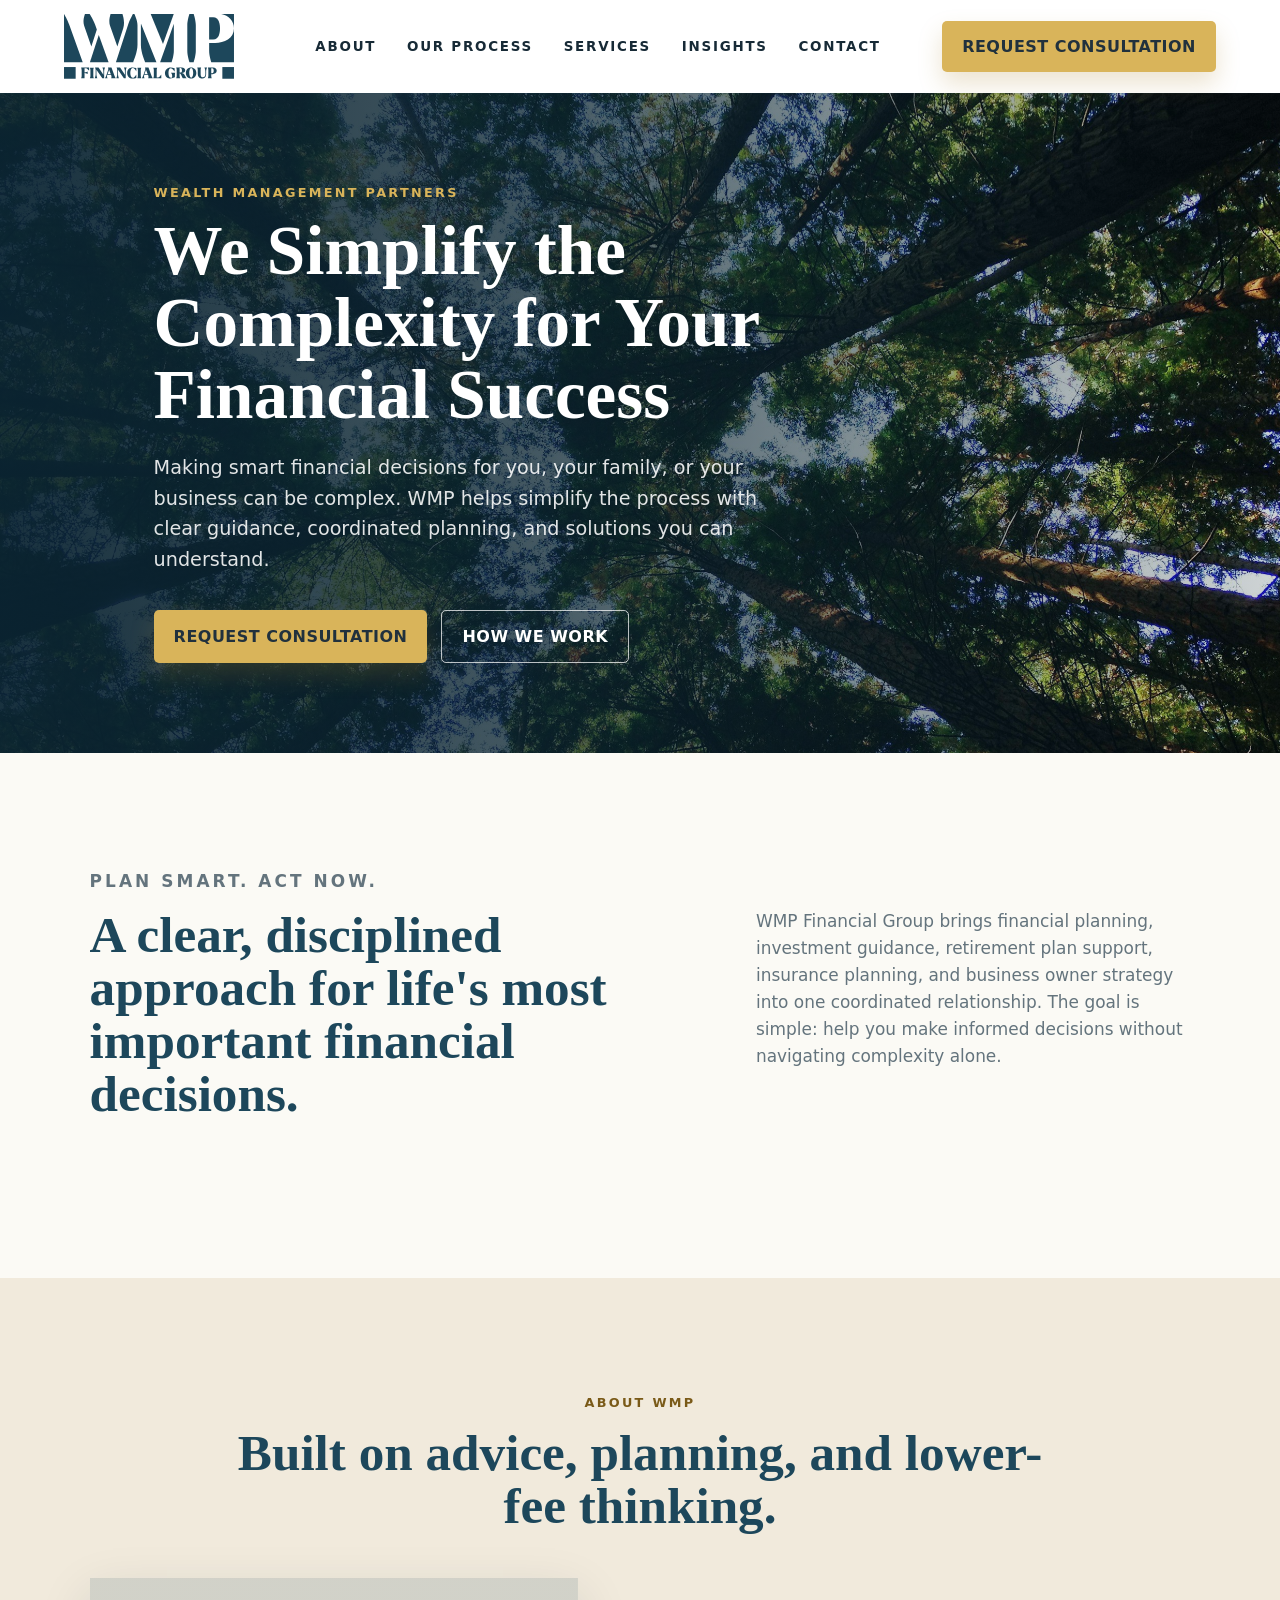
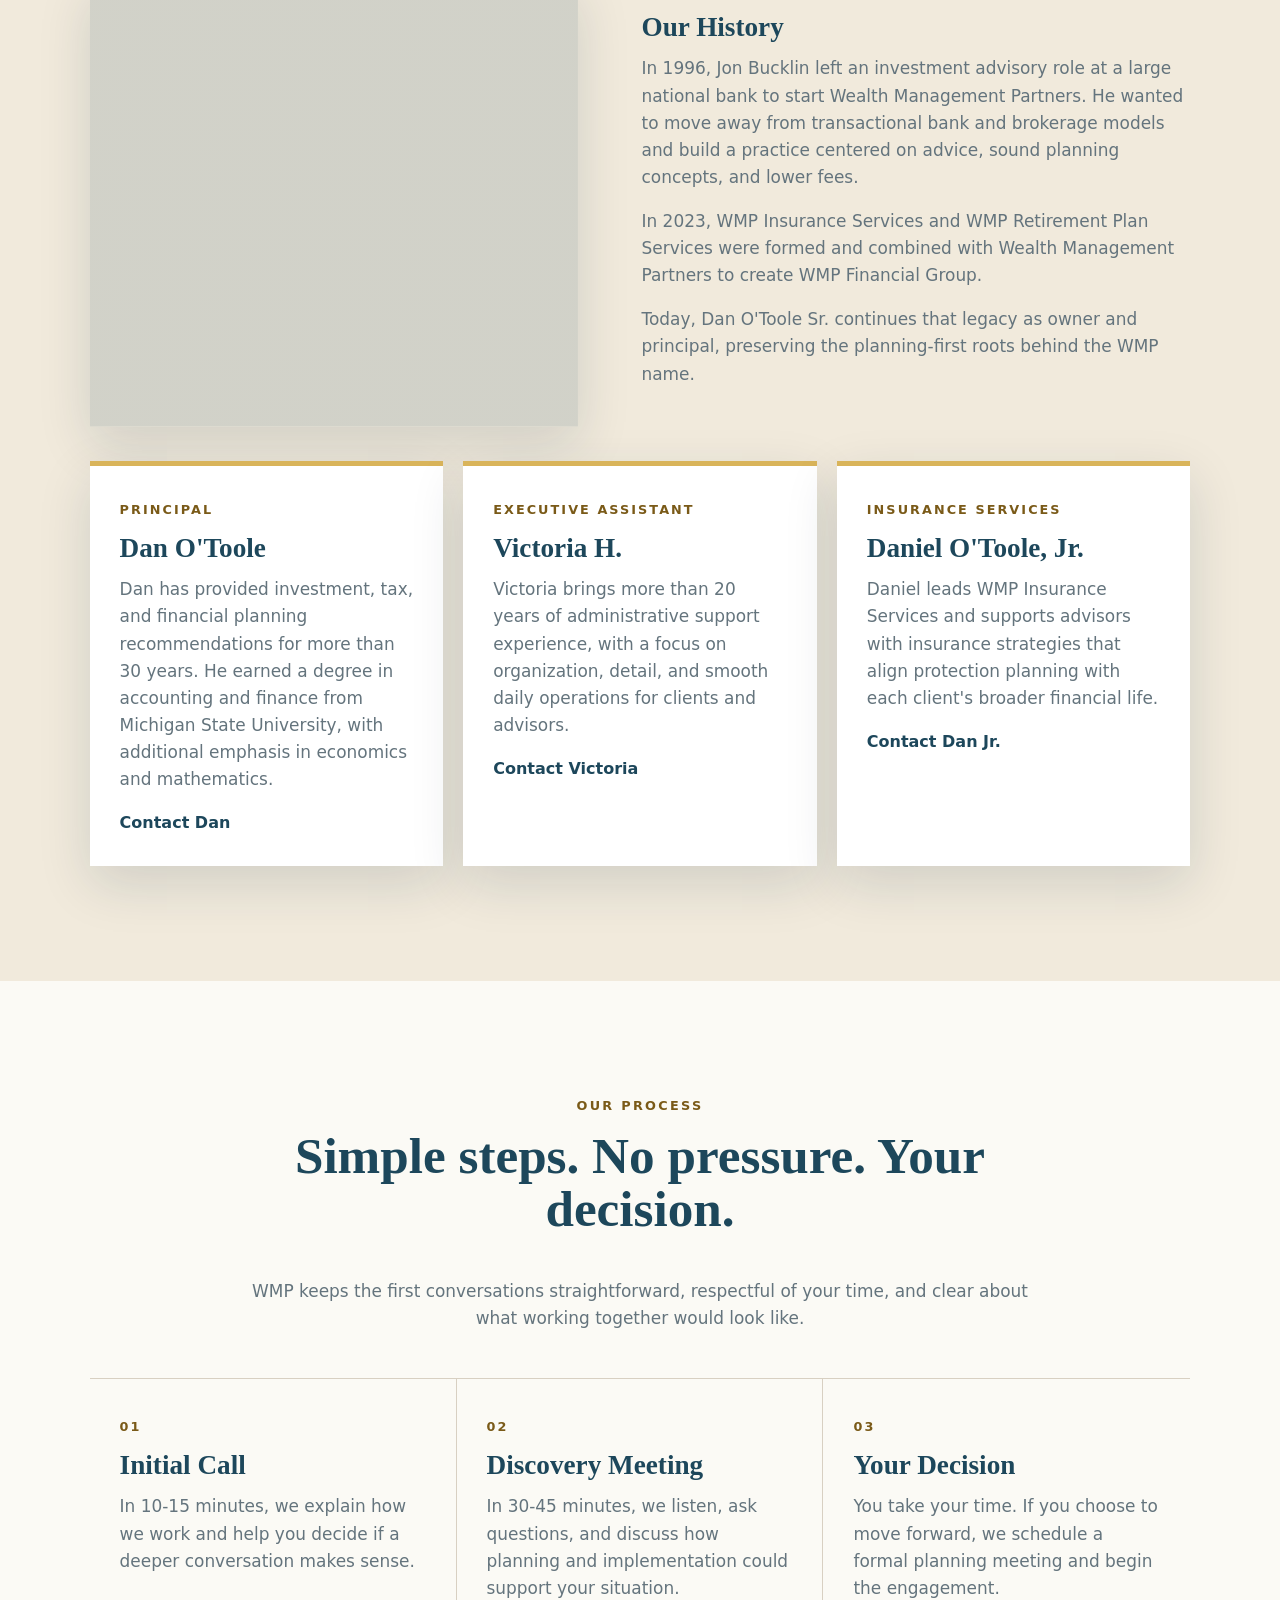
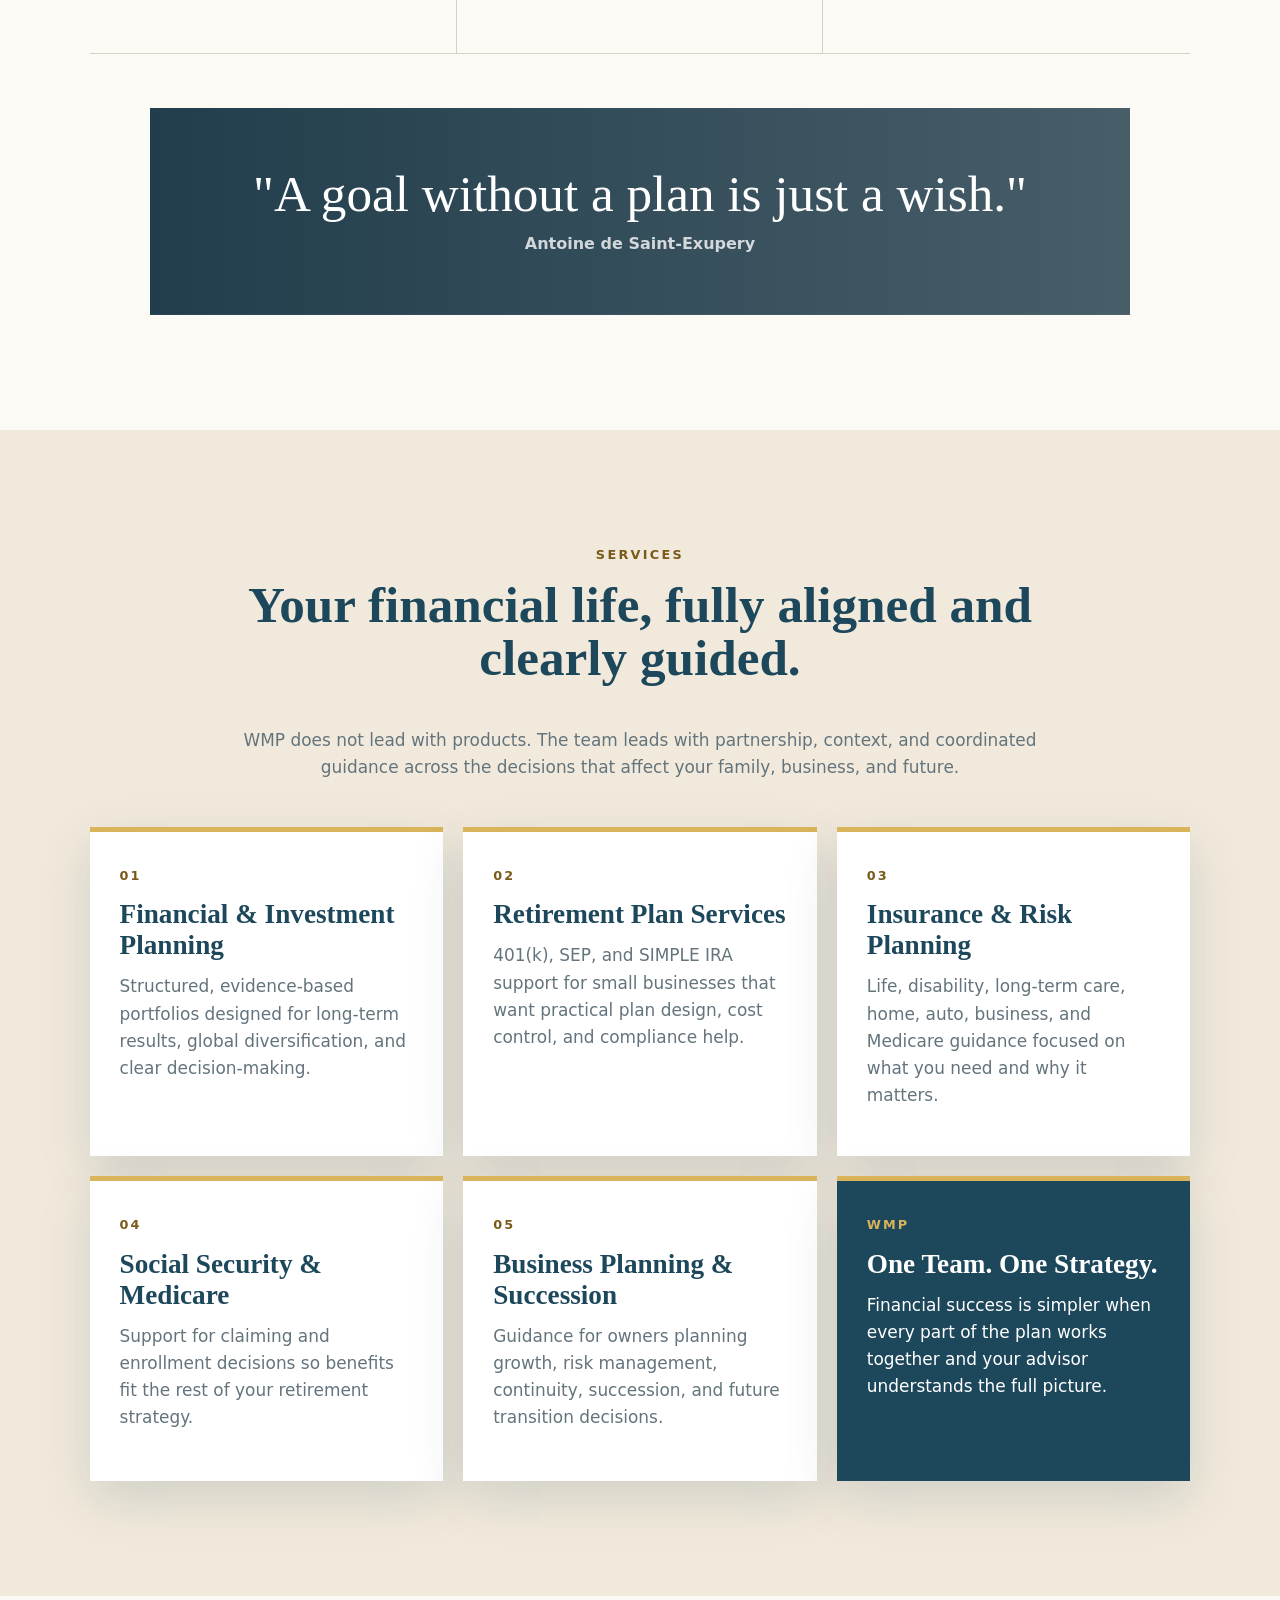
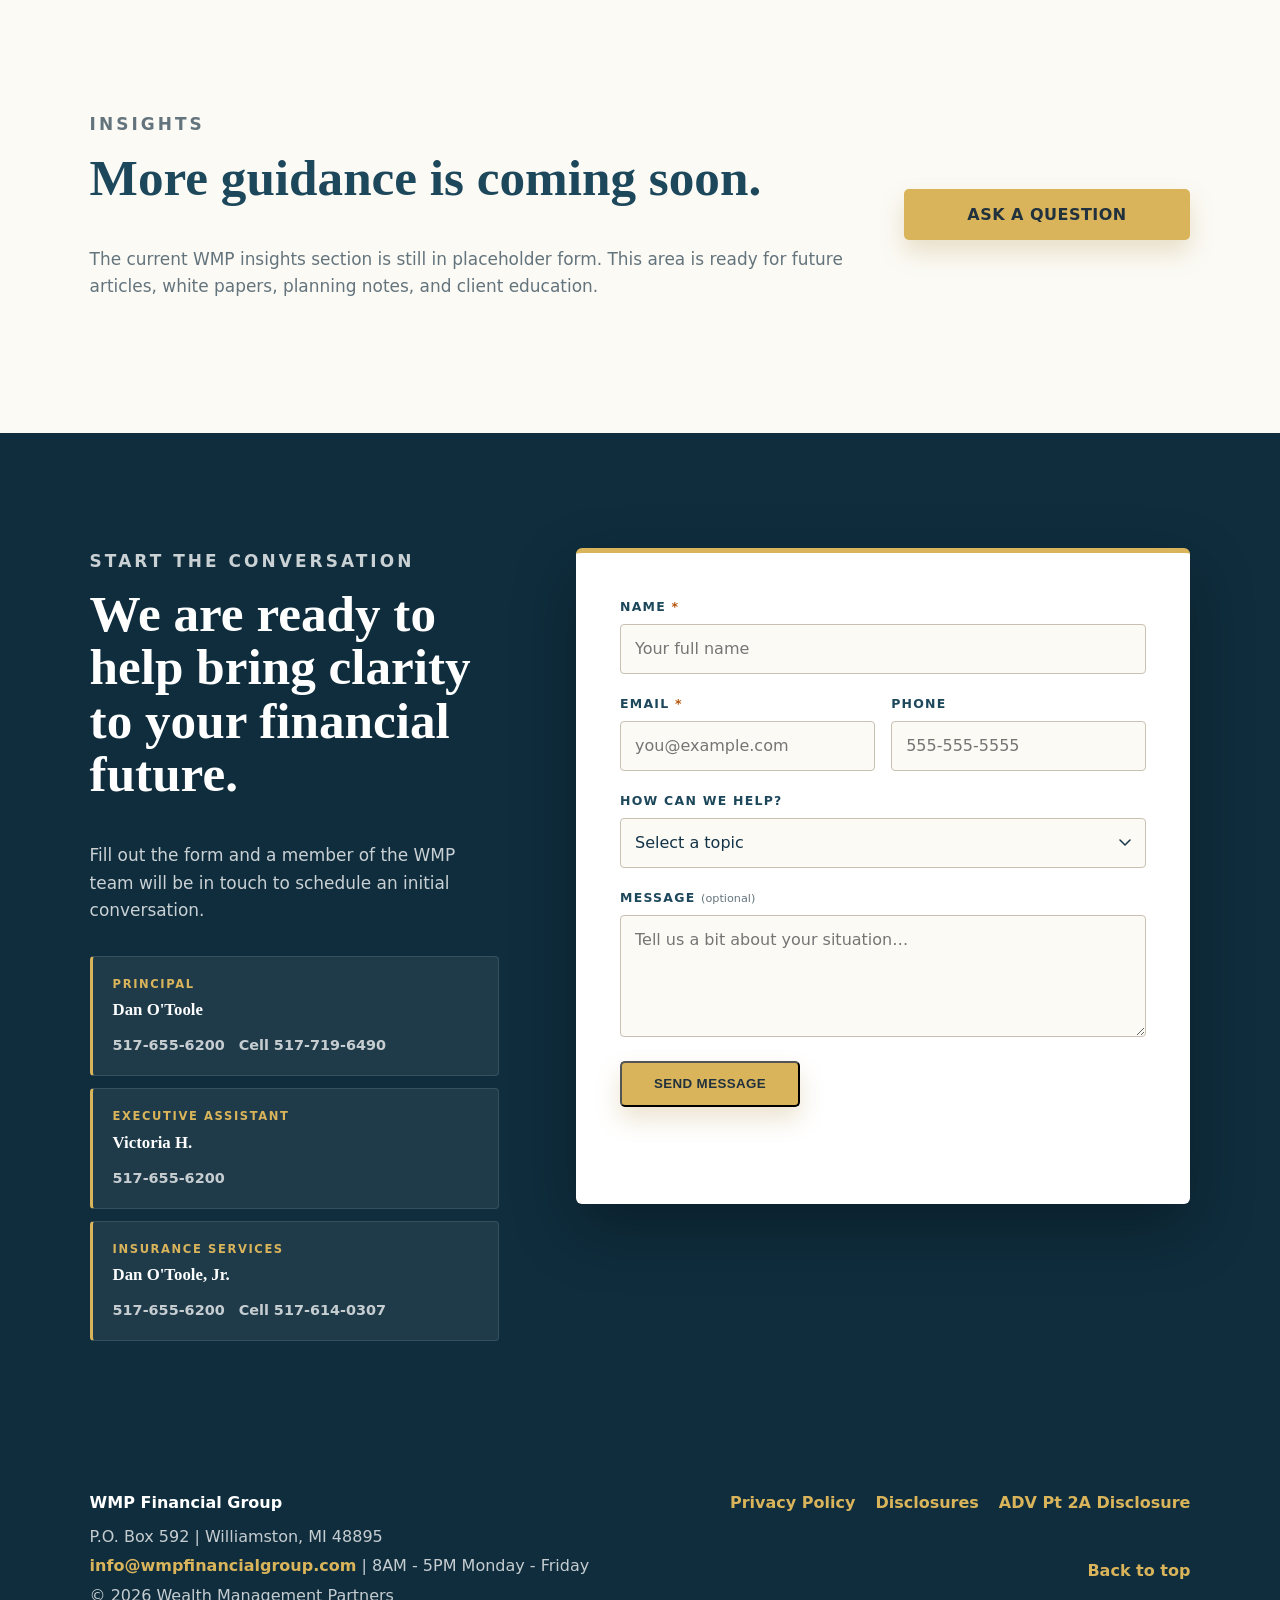
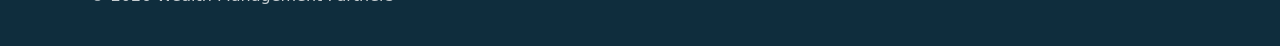
==== commit 5942306d: "Redesign contact phone list as cards - Each team member in a bordered card with gold left accent - R" ====
--- a/index.html
+++ b/index.html
@@ -230,19 +230,28 @@
           <p>Fill out the form and a member of the WMP team will be in touch to schedule an initial conversation.</p>
 
           <ul class="contact-phones" aria-label="Direct contact numbers">
-            <li>
-              <strong>Dan O'Toole</strong>
-              <a href="tel:15176556200">517-655-6200</a> &middot;
-              <a href="tel:15177196490">Cell 517-719-6490</a>
+            <li class="contact-phone-card">
+              <span class="contact-phone-role">Principal</span>
+              <strong class="contact-phone-name">Dan O'Toole</strong>
+              <div class="contact-phone-numbers">
+                <a href="tel:15176556200">517-655-6200</a>
+                <a href="tel:15177196490">Cell 517-719-6490</a>
+              </div>
             </li>
-            <li>
-              <strong>Victoria H.</strong>
-              <a href="tel:15176556200">517-655-6200</a>
+            <li class="contact-phone-card">
+              <span class="contact-phone-role">Executive Assistant</span>
+              <strong class="contact-phone-name">Victoria H.</strong>
+              <div class="contact-phone-numbers">
+                <a href="tel:15176556200">517-655-6200</a>
+              </div>
             </li>
-            <li>
-              <strong>Dan O'Toole, Jr.</strong>
-              <a href="tel:15176556200">517-655-6200</a> &middot;
-              <a href="tel:15176140307">Cell 517-614-0307</a>
+            <li class="contact-phone-card">
+              <span class="contact-phone-role">Insurance Services</span>
+              <strong class="contact-phone-name">Dan O'Toole, Jr.</strong>
+              <div class="contact-phone-numbers">
+                <a href="tel:15176556200">517-655-6200</a>
+                <a href="tel:15176140307">Cell 517-614-0307</a>
+              </div>
             </li>
           </ul>
         </div>
--- a/styles.css
+++ b/styles.css
@@ -61,9 +61,16 @@
 .hero :focus-visible,
 .quote-band :focus-visible,
 .service-card-feature :focus-visible,
-.contact-card :focus-visible,
+.contact-band :focus-visible,
 .site-footer :focus-visible {
   outline-color: var(--gold);
+}
+
+/* But form inputs in the contact band get their own focus style */
+.contact-form input:focus-visible,
+.contact-form select:focus-visible,
+.contact-form textarea:focus-visible {
+  outline: none;
 }
 
 a {
@@ -459,127 +466,144 @@
 /* ── Contact ───────────────────────────────────────── */
 .contact-band {
   display: grid;
-  grid-template-columns: minmax(280px, 0.72fr) minmax(320px, 1fr);
-  gap: clamp(28px, 5vw, 80px);
+  grid-template-columns: minmax(280px, 0.8fr) minmax(320px, 1.2fr);
+  gap: clamp(40px, 6vw, 96px);
   align-items: start;
-  padding: clamp(66px, 8vw, 110px) clamp(24px, 7vw, 112px);
-  background: var(--white);
-}
-
-.contact-grid {
-  display: grid;
-  grid-template-columns: repeat(3, minmax(0, 1fr));
-  gap: 16px;
-}
-
-.contact-card {
-  display: grid;
-  gap: 10px;
-  min-height: 235px;
-  padding: 26px;
+  padding: clamp(72px, 9vw, 120px) clamp(24px, 7vw, 112px);
+  background: var(--navy-dark);
+}
+
+.contact-band h2 {
+  color: var(--white) !important;
+}
+
+.contact-band .eyebrow {
+  color: var(--gold);
+}
+
+.contact-band > .contact-intro > p {
+  color: rgba(255, 255, 255, 0.78) !important;
+  font-size: 1.06rem;
+}
+
+/* ── Contact form ──────────────────────────────────── */
+.contact-phones {
+  list-style: none;
+  margin: 32px 0 0;
+  padding: 0;
+  display: flex;
+  flex-direction: column;
+  gap: 12px;
+}
+
+.contact-phone-card {
+  display: flex;
+  flex-direction: column;
+  gap: 4px;
+  padding: 18px 20px;
+  background: rgba(255, 255, 255, 0.07);
+  border: 1px solid rgba(255, 255, 255, 0.1);
+  border-left: 3px solid var(--gold);
+  border-radius: 4px;
+  transition: background 0.15s;
+}
+
+.contact-phone-card:hover {
+  background: rgba(255, 255, 255, 0.11);
+}
+
+.contact-phone-role {
+  font-size: 0.72rem;
+  font-weight: 900;
+  letter-spacing: 0.14em;
+  text-transform: uppercase;
+  color: var(--gold);
+}
+
+.contact-phone-name {
+  display: block;
+  font-size: 1.05rem;
+  font-weight: 700;
   color: var(--white);
-  background: var(--navy);
-  box-shadow: var(--shadow);
-}
-
-.contact-card h3 {
-  color: var(--white);
-}
-
-.contact-card a,
-.contact-card span {
-  color: rgba(255, 255, 255, 0.86);
-  overflow-wrap: anywhere;
-}
-
-.contact-card a:hover {
+  font-family: Georgia, "Times New Roman", serif;
+}
+
+.contact-phone-numbers {
+  display: flex;
+  flex-wrap: wrap;
+  gap: 4px 14px;
+  margin-top: 6px;
+}
+
+.contact-phone-numbers a {
+  font-size: 0.9rem;
+  color: rgba(255, 255, 255, 0.75);
+  font-weight: 600;
+}
+
+.contact-phone-numbers a:hover {
   color: var(--white);
   text-decoration: underline;
 }
 
-/* ── Contact form ──────────────────────────────────── */
-.contact-intro .contact-phones {
-  list-style: none;
-  margin: 28px 0 0;
-  padding: 0;
+/* Form card */
+.contact-form {
+  background: var(--white);
+  border-radius: 6px;
+  border-top: 5px solid var(--gold);
+  padding: clamp(28px, 4vw, 44px);
+  box-shadow: 0 24px 64px rgba(0, 0, 0, 0.3);
   display: flex;
   flex-direction: column;
-  gap: 14px;
-  border-top: 1px solid var(--stone);
-  padding-top: 24px;
-}
-
-.contact-phones li {
-  font-size: 0.97rem;
-  color: var(--muted);
-}
-
-.contact-phones strong {
+  gap: 20px;
+}
+
+/* Each label+input pair */
+.form-row {
+  display: flex;
+  flex-direction: column;
+  gap: 7px;
+}
+
+.form-row-half {
+  display: grid;
+  grid-template-columns: 1fr 1fr;
+  gap: 16px;
+}
+
+/* Inner divs in half-row also stack label above input */
+.form-row-half > div {
+  display: flex;
+  flex-direction: column;
+  gap: 7px;
+}
+
+.contact-form label {
   display: block;
   font-size: 0.78rem;
   font-weight: 900;
   letter-spacing: 0.1em;
   text-transform: uppercase;
   color: var(--navy);
-  margin-bottom: 3px;
-}
-
-.contact-phones a {
-  color: var(--navy);
-  font-weight: 700;
-}
-
-.contact-phones a:hover {
-  text-decoration: underline;
-}
-
-.contact-form {
-  display: grid;
-  gap: 18px;
-  background: var(--white);
-  padding: clamp(24px, 4vw, 40px);
-  border-top: 5px solid var(--gold);
-  box-shadow: var(--shadow);
-}
-
-.form-row {
-  display: flex;
-  flex-direction: column;
-  gap: 6px;
-}
-
-.form-row-half {
-  display: grid;
-  grid-template-columns: 1fr 1fr;
-  gap: 16px;
-}
-
-.contact-form label {
-  font-size: 0.8rem;
-  font-weight: 900;
-  letter-spacing: 0.1em;
-  text-transform: uppercase;
-  color: var(--navy);
-}
-
-.req {
-  color: var(--gold-text);
-}
+}
+
+.req { color: #b45309; }
 
 .form-optional {
   font-weight: 400;
   text-transform: none;
   letter-spacing: 0;
-  font-size: 0.85em;
+  font-size: 0.9em;
   color: var(--muted);
 }
 
 .contact-form input,
 .contact-form select,
 .contact-form textarea {
+  display: block;
   width: 100%;
-  padding: 11px 14px;
-  border: 1.5px solid var(--stone);
+  padding: 12px 14px;
+  border: 1.5px solid #c8c0b2;
   border-radius: 4px;
   background: var(--paper);
   color: var(--ink);
@@ -587,15 +611,15 @@
   font-size: 1rem;
   line-height: 1.5;
   transition: border-color 0.15s, box-shadow 0.15s;
+  -webkit-appearance: none;
   appearance: none;
-  -webkit-appearance: none;
 }
 
 .contact-form select {
   background-image: url("data:image/svg+xml,%3Csvg xmlns='http://www.w3.org/2000/svg' width='12' height='8' viewBox='0 0 12 8'%3E%3Cpath d='M1 1l5 5 5-5' stroke='%23143347' stroke-width='1.5' fill='none' stroke-linecap='round'/%3E%3C/svg%3E");
   background-repeat: no-repeat;
   background-position: right 14px center;
-  padding-right: 36px;
+  padding-right: 38px;
   cursor: pointer;
 }
 
@@ -604,31 +628,38 @@
 .contact-form textarea:focus {
   outline: none;
   border-color: var(--navy);
-  box-shadow: 0 0 0 3px rgba(29, 71, 91, 0.12);
+  box-shadow: 0 0 0 3px rgba(29, 71, 91, 0.15);
+  background: var(--white);
 }
 
 .contact-form textarea {
   resize: vertical;
-  min-height: 108px;
+  min-height: 110px;
 }
 
 .form-actions {
   display: flex;
   flex-direction: column;
-  gap: 14px;
+  gap: 12px;
   align-items: flex-start;
+  padding-top: 4px;
+}
+
+.form-actions .button-gold {
+  min-width: 180px;
 }
 
 .form-status {
+  display: block;
+  width: 100%;
   font-size: 0.95rem;
-  padding: 11px 16px;
+  padding: 12px 16px;
   border-radius: 4px;
-  width: 100%;
 }
 
 .form-success {
   background: #e6f4ea;
-  color: #1e5c2a;
+  color: #1a5c26;
   border: 1px solid #a8d5b0;
 }
 
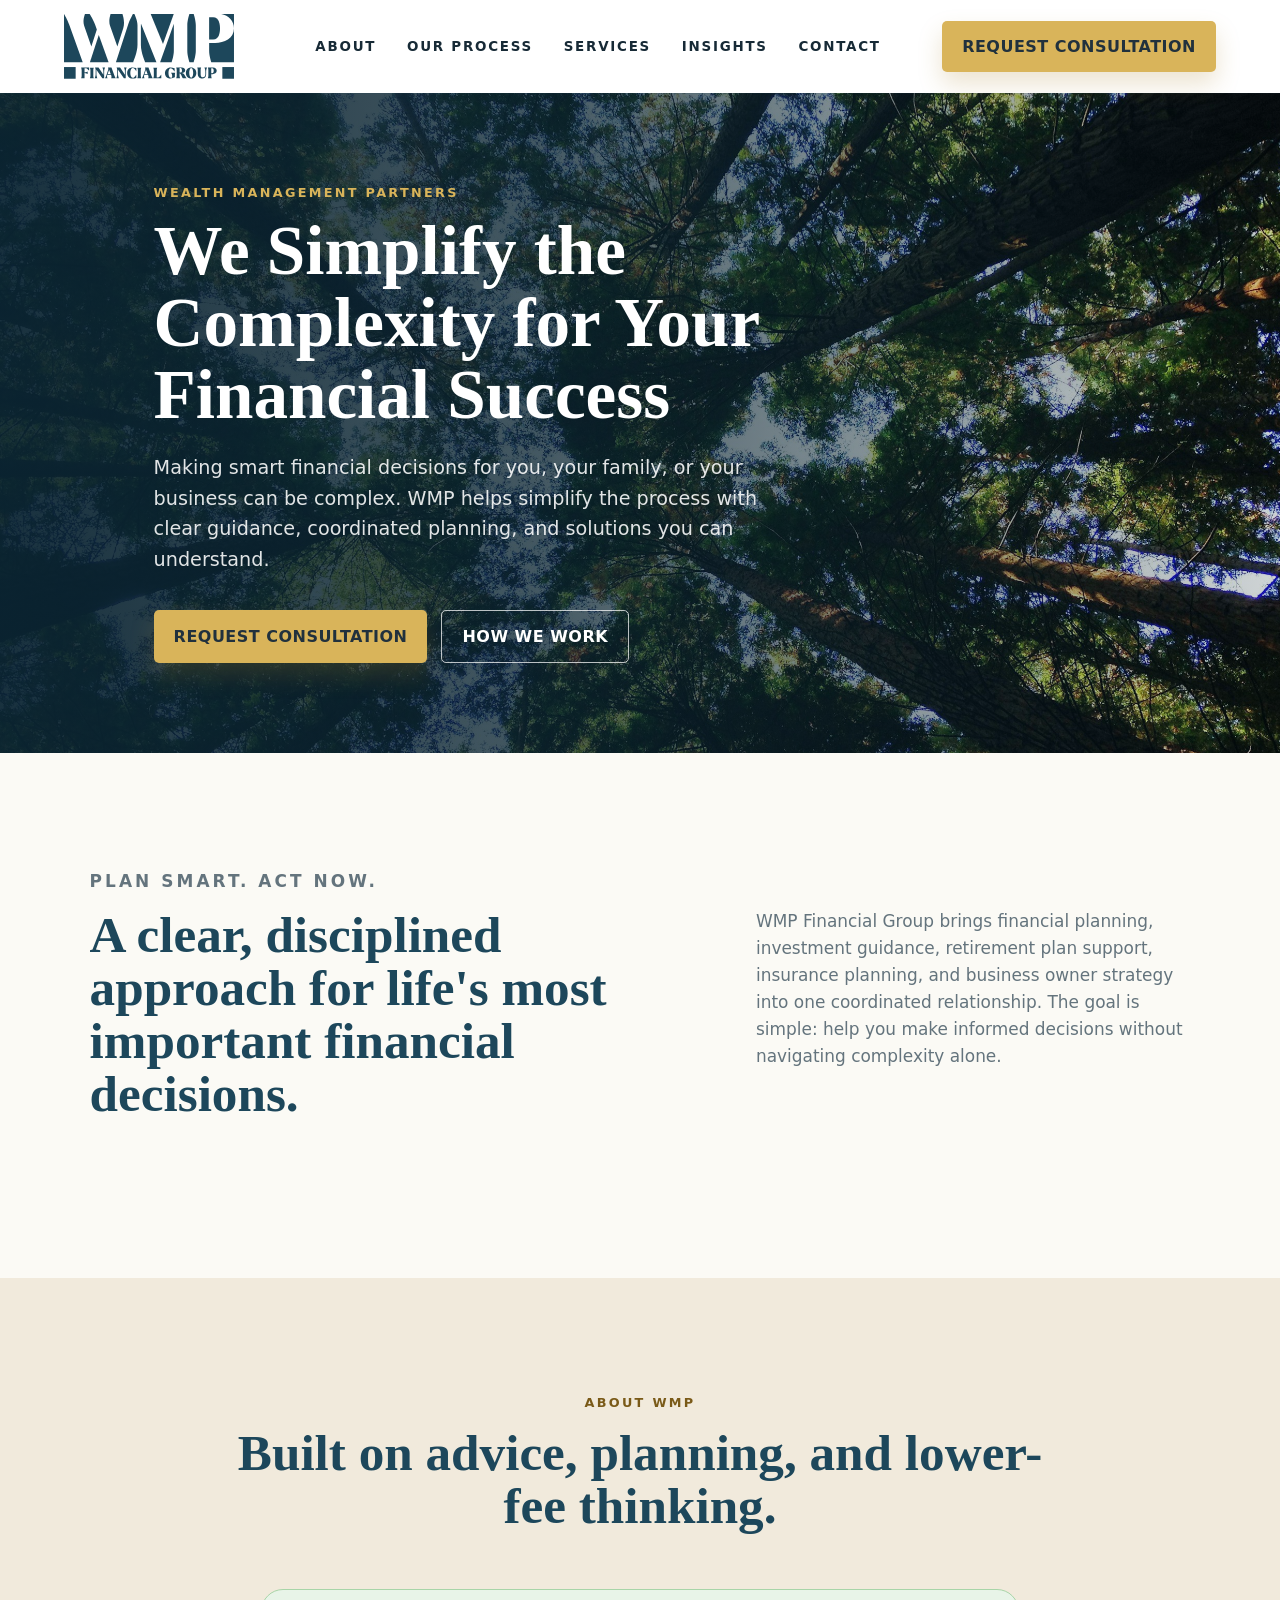
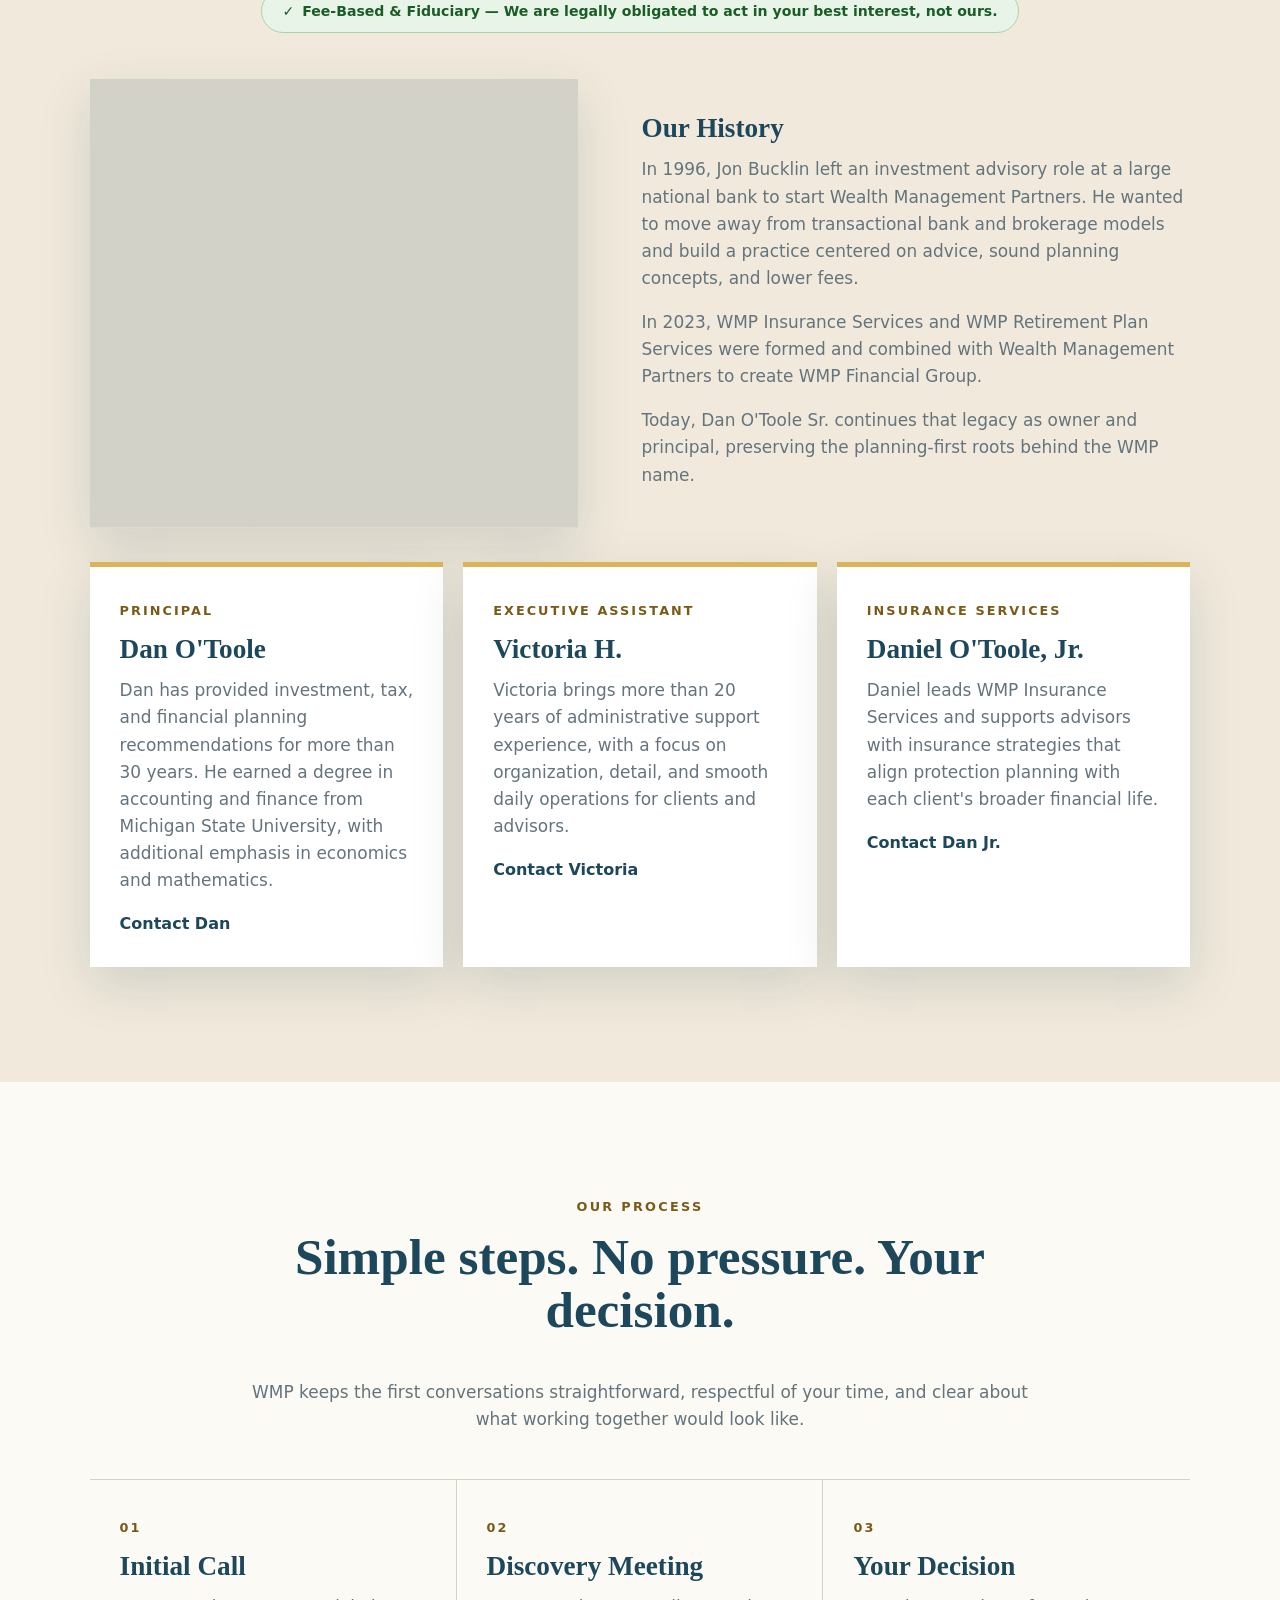
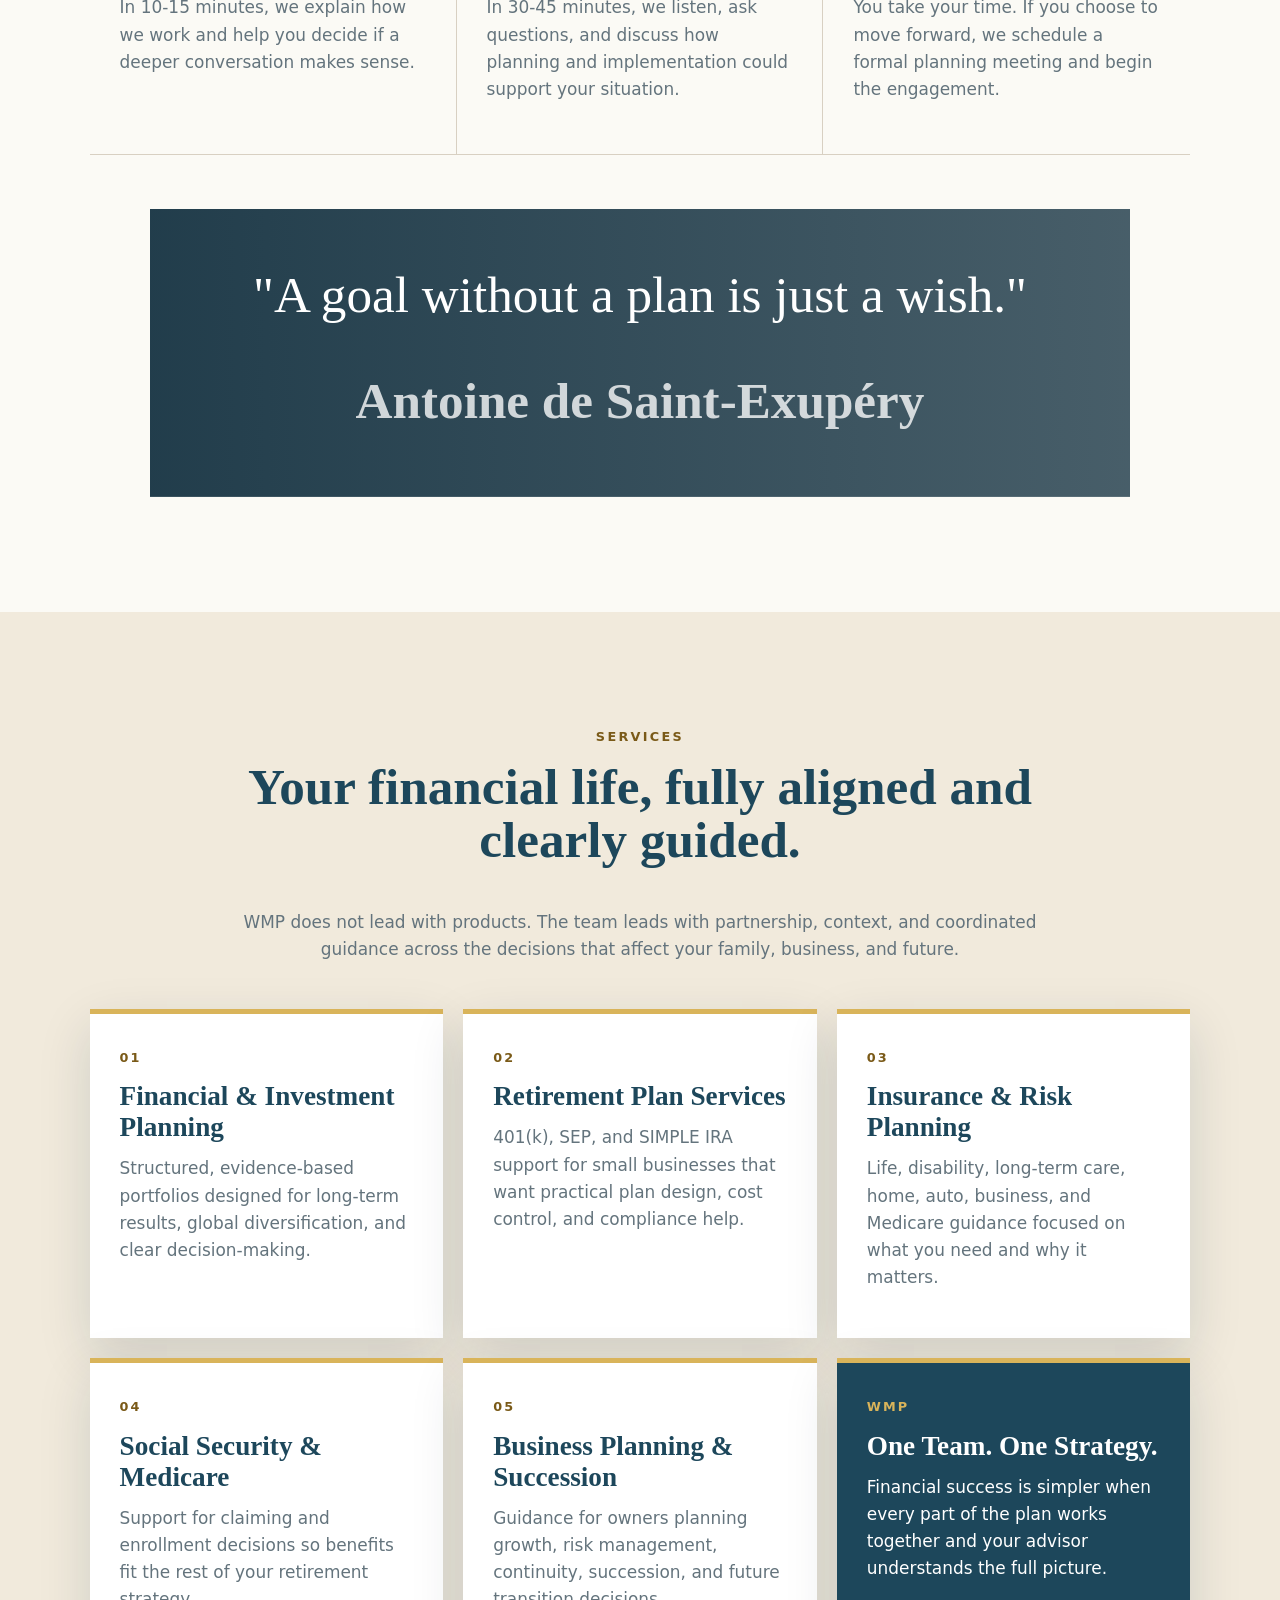
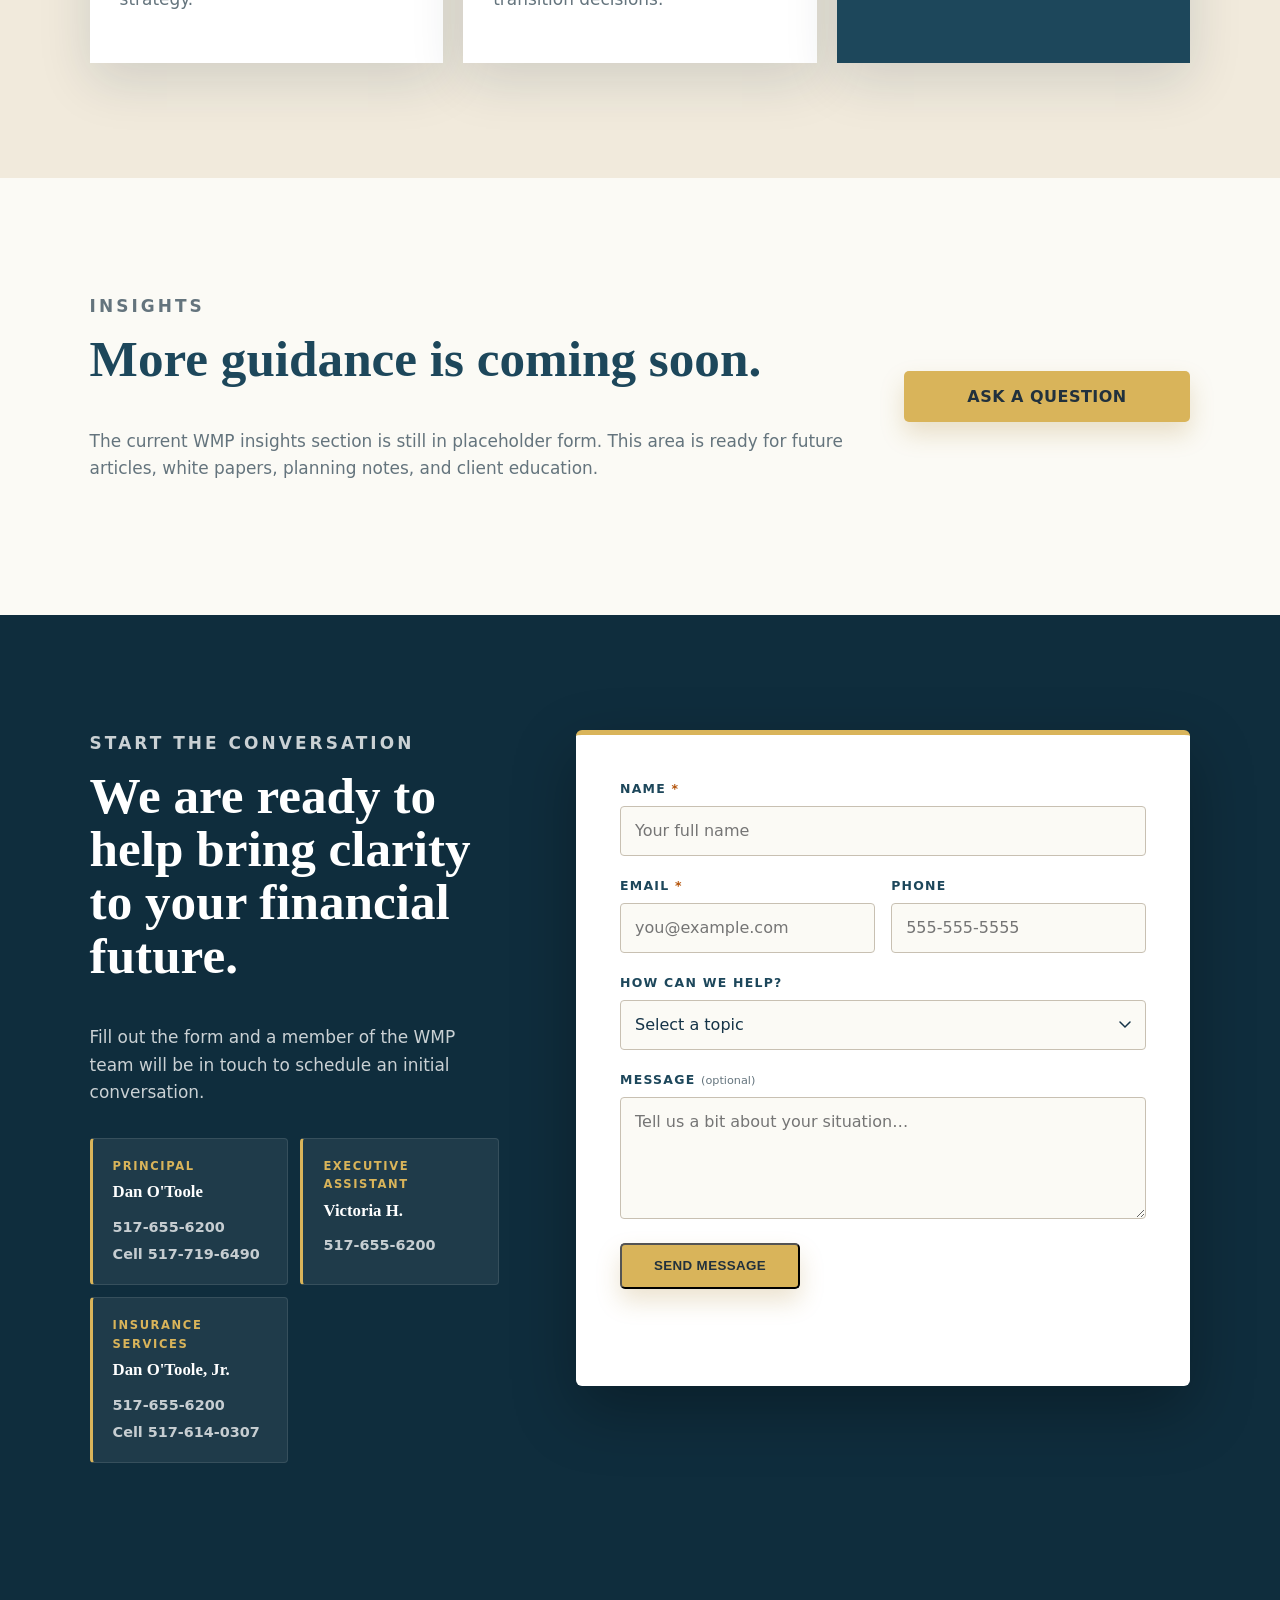
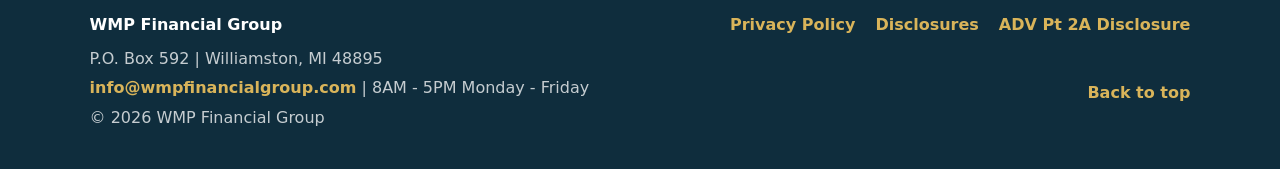
==== commit 57c87b55: "SEO, speed, E-E-A-T, WCAG audit fixes SEO: - Rewrite title tag with geo + keyword signals - Rewrite " ====
--- a/index.html
+++ b/index.html
@@ -3,12 +3,118 @@
   <head>
     <meta charset="utf-8" />
     <meta name="viewport" content="width=device-width, initial-scale=1" />
-    <title>WMP Financial Group | Plan Smart, Act Now</title>
-    <meta
-      name="description"
-      content="WMP Financial Group simplifies financial planning, investment management, retirement plan services, insurance planning, and business succession decisions."
-    />
+
+    <!-- Primary SEO -->
+    <title>WMP Financial Group | Fee-Based Financial Advisor | Williamston, MI</title>
+    <meta name="description" content="WMP Financial Group offers fee-based financial planning, investment management, retirement plan services, insurance planning, and business succession in Williamston, MI. Clear guidance. Coordinated planning. Lower fees." />
+    <link rel="canonical" href="https://wmpfinancialgroup.com/" />
+
+    <!-- Favicon -->
+    <link rel="icon" href="wmp-financial-group-logo.svg" type="image/svg+xml" />
+
+    <!-- Geo / Local SEO -->
+    <meta name="geo.region" content="US-MI" />
+    <meta name="geo.placename" content="Williamston, Michigan" />
+    <meta name="geo.position" content="42.6875;-84.2783" />
+    <meta name="ICBM" content="42.6875, -84.2783" />
+
+    <!-- Open Graph -->
+    <meta property="og:type" content="website" />
+    <meta property="og:site_name" content="WMP Financial Group" />
+    <meta property="og:title" content="WMP Financial Group | Fee-Based Financial Advisor | Williamston, MI" />
+    <meta property="og:description" content="Fee-based financial planning, investment management, retirement plan services, and insurance planning in Williamston, MI. Plan smart. Act now." />
+    <meta property="og:url" content="https://wmpfinancialgroup.com/" />
+    <meta property="og:image" content="https://wmpfinancialgroup.com/Images/hero image_files/unsplash-image-WgGJjGN4_ck.jpg" />
+    <meta property="og:locale" content="en_US" />
+
+    <!-- Twitter / X Card -->
+    <meta name="twitter:card" content="summary_large_image" />
+    <meta name="twitter:title" content="WMP Financial Group | Fee-Based Financial Advisor | Williamston, MI" />
+    <meta name="twitter:description" content="Fee-based financial planning, investment guidance, and retirement services in Williamston, MI." />
+    <meta name="twitter:image" content="https://wmpfinancialgroup.com/Images/hero image_files/unsplash-image-WgGJjGN4_ck.jpg" />
+
+    <!-- Performance hints -->
     <link rel="preconnect" href="https://images.unsplash.com" />
+    <link rel="dns-prefetch" href="https://images.unsplash.com" />
+    <link rel="preload" as="image" href="Images/hero image_files/unsplash-image-WgGJjGN4_ck.jpg" fetchpriority="high" />
+
+    <!-- JSON-LD Structured Data -->
+    <script type="application/ld+json">
+    {
+      "@context": "https://schema.org",
+      "@graph": [
+        {
+          "@type": ["FinancialService", "LocalBusiness"],
+          "@id": "https://wmpfinancialgroup.com/#business",
+          "name": "WMP Financial Group",
+          "alternateName": "Wealth Management Partners",
+          "description": "Fee-based financial planning, investment management, retirement plan services, insurance planning, and business succession guidance in Williamston, Michigan.",
+          "url": "https://wmpfinancialgroup.com/",
+          "logo": "https://wmpfinancialgroup.com/wmp-financial-group-logo.svg",
+          "image": "https://wmpfinancialgroup.com/Images/hero image_files/unsplash-image-WgGJjGN4_ck.jpg",
+          "telephone": "+1-517-655-6200",
+          "email": "info@wmpfinancialgroup.com",
+          "address": {
+            "@type": "PostalAddress",
+            "streetAddress": "P.O. Box 592",
+            "addressLocality": "Williamston",
+            "addressRegion": "MI",
+            "postalCode": "48895",
+            "addressCountry": "US"
+          },
+          "geo": {
+            "@type": "GeoCoordinates",
+            "latitude": 42.6875,
+            "longitude": -84.2783
+          },
+          "openingHoursSpecification": [
+            {
+              "@type": "OpeningHoursSpecification",
+              "dayOfWeek": ["Monday","Tuesday","Wednesday","Thursday","Friday"],
+              "opens": "08:00",
+              "closes": "17:00"
+            }
+          ],
+          "areaServed": {
+            "@type": "State",
+            "name": "Michigan"
+          },
+          "hasOfferCatalog": {
+            "@type": "OfferCatalog",
+            "name": "Financial Services",
+            "itemListElement": [
+              {"@type": "Offer", "itemOffered": {"@type": "Service", "name": "Financial & Investment Planning"}},
+              {"@type": "Offer", "itemOffered": {"@type": "Service", "name": "Retirement Plan Services"}},
+              {"@type": "Offer", "itemOffered": {"@type": "Service", "name": "Insurance & Risk Planning"}},
+              {"@type": "Offer", "itemOffered": {"@type": "Service", "name": "Social Security & Medicare Planning"}},
+              {"@type": "Offer", "itemOffered": {"@type": "Service", "name": "Business Planning & Succession"}}
+            ]
+          },
+          "sameAs": [
+            "https://www.wmpfinancialgroup.com"
+          ]
+        },
+        {
+          "@type": "Person",
+          "@id": "https://wmpfinancialgroup.com/#dan-otoole",
+          "name": "Dan O'Toole",
+          "jobTitle": "Principal, WMP Financial Group",
+          "worksFor": {"@id": "https://wmpfinancialgroup.com/#business"},
+          "description": "Dan O'Toole has provided investment, tax, and financial planning recommendations for more than 30 years. He holds a degree in accounting and finance from Michigan State University.",
+          "email": "dan@wmpfinancialgroup.com",
+          "telephone": "+1-517-655-6200"
+        },
+        {
+          "@type": "WebSite",
+          "@id": "https://wmpfinancialgroup.com/#website",
+          "url": "https://wmpfinancialgroup.com/",
+          "name": "WMP Financial Group",
+          "publisher": {"@id": "https://wmpfinancialgroup.com/#business"}
+        }
+      ]
+    }
+    </script>
+
     <link rel="stylesheet" href="styles.css" />
   </head>
   <body>
@@ -76,6 +182,9 @@
         <div class="section-heading">
           <p class="eyebrow">About WMP</p>
           <h2 id="about-title">Built on advice, planning, and lower-fee thinking.</h2>
+          <p class="fiduciary-badge" aria-label="WMP Financial Group is a fee-based fiduciary advisor">
+            <span>&#10003;</span> Fee-Based &amp; Fiduciary &mdash; We are legally obligated to act in your best interest, not ours.
+          </p>
         </div>
 
         <div class="story-grid">
@@ -161,9 +270,9 @@
 
         <div class="quote-band">
           <blockquote>
-            "A goal without a plan is just a wish."
+            <p>"A goal without a plan is just a wish."</p>
+            <footer><cite>Antoine de Saint-Exup&eacute;ry</cite></footer>
           </blockquote>
-          <cite>Antoine de Saint-Exupery</cite>
         </div>
       </section>
 
@@ -234,23 +343,23 @@
               <span class="contact-phone-role">Principal</span>
               <strong class="contact-phone-name">Dan O'Toole</strong>
               <div class="contact-phone-numbers">
-                <a href="tel:15176556200">517-655-6200</a>
-                <a href="tel:15177196490">Cell 517-719-6490</a>
+                <a href="tel:15176556200" aria-label="Call Dan O'Toole office: 517-655-6200">517-655-6200</a>
+                <a href="tel:15177196490" aria-label="Call Dan O'Toole cell: 517-719-6490">Cell 517-719-6490</a>
               </div>
             </li>
             <li class="contact-phone-card">
               <span class="contact-phone-role">Executive Assistant</span>
               <strong class="contact-phone-name">Victoria H.</strong>
               <div class="contact-phone-numbers">
-                <a href="tel:15176556200">517-655-6200</a>
+                <a href="tel:15176556200" aria-label="Call Victoria office: 517-655-6200">517-655-6200</a>
               </div>
             </li>
             <li class="contact-phone-card">
               <span class="contact-phone-role">Insurance Services</span>
               <strong class="contact-phone-name">Dan O'Toole, Jr.</strong>
               <div class="contact-phone-numbers">
-                <a href="tel:15176556200">517-655-6200</a>
-                <a href="tel:15176140307">Cell 517-614-0307</a>
+                <a href="tel:15176556200" aria-label="Call Dan O'Toole Jr. office: 517-655-6200">517-655-6200</a>
+                <a href="tel:15176140307" aria-label="Call Dan O'Toole Jr. cell: 517-614-0307">Cell 517-614-0307</a>
               </div>
             </li>
           </ul>
@@ -270,14 +379,14 @@
 
           <div class="form-row">
             <label for="cf-name">Name <span class="req" aria-hidden="true">*</span></label>
-            <input id="cf-name" name="name" type="text" required
+            <input id="cf-name" name="name" type="text" required aria-required="true"
                    autocomplete="name" placeholder="Your full name">
           </div>
 
           <div class="form-row form-row-half">
             <div>
               <label for="cf-email">Email <span class="req" aria-hidden="true">*</span></label>
-              <input id="cf-email" name="email" type="email" required
+              <input id="cf-email" name="email" type="email" required aria-required="true"
                      autocomplete="email" placeholder="you@example.com">
             </div>
             <div>
@@ -310,6 +419,7 @@
             <button type="submit" class="button button-gold">Send Message</button>
             <p class="form-status" id="form-status" aria-live="polite" hidden></p>
           </div>
+          <noscript><p style="color:#8b1a1a;font-size:0.95rem;margin:0">JavaScript is required to submit this form. Please call us directly at <a href="tel:15176556200">517-655-6200</a>.</p></noscript>
         </form>
       </section>
     </main>
@@ -319,7 +429,7 @@
         <strong>WMP Financial Group</strong>
         <p>P.O. Box 592 | Williamston, MI 48895</p>
         <p><a href="mailto:info@wmpfinancialgroup.com">info@wmpfinancialgroup.com</a> | 8AM - 5PM Monday - Friday</p>
-        <p>&copy; 2026 Wealth Management Partners</p>
+        <p>&copy; 2026 WMP Financial Group</p>
       </div>
       <nav aria-label="Footer links">
         <a href="https://www.wmpfinancialgroup.com/s/WMP-Privacy-Policy.pdf">Privacy Policy</a>
--- a/styles.css
+++ b/styles.css
@@ -66,11 +66,12 @@
   outline-color: var(--gold);
 }
 
-/* But form inputs in the contact band get their own focus style */
+/* Form inputs use custom border+shadow focus — suppress default outline */
 .contact-form input:focus-visible,
 .contact-form select:focus-visible,
 .contact-form textarea:focus-visible {
-  outline: none;
+  outline: 2px solid var(--navy);
+  outline-offset: 0;
 }
 
 a {
@@ -296,6 +297,20 @@
   text-align: center;
 }
 
+.fiduciary-badge {
+  display: inline-flex;
+  align-items: center;
+  gap: 8px;
+  margin: 14px auto 0;
+  padding: 10px 20px;
+  background: #e8f4e8;
+  border: 1px solid #a8d5a8;
+  border-radius: 100px;
+  color: #1a5c26;
+  font-size: 0.88rem;
+  font-weight: 700;
+}
+
 .story-grid {
   display: grid;
   grid-template-columns: minmax(280px, 0.8fr) minmax(300px, 0.9fr);
@@ -491,8 +506,8 @@
   list-style: none;
   margin: 32px 0 0;
   padding: 0;
-  display: flex;
-  flex-direction: column;
+  display: grid;
+  grid-template-columns: repeat(2, 1fr);
   gap: 12px;
 }
 
@@ -912,4 +927,8 @@
   .contact-form {
     padding: 24px 20px;
   }
-}
+
+  .contact-phones {
+    grid-template-columns: 1fr;
+  }
+}
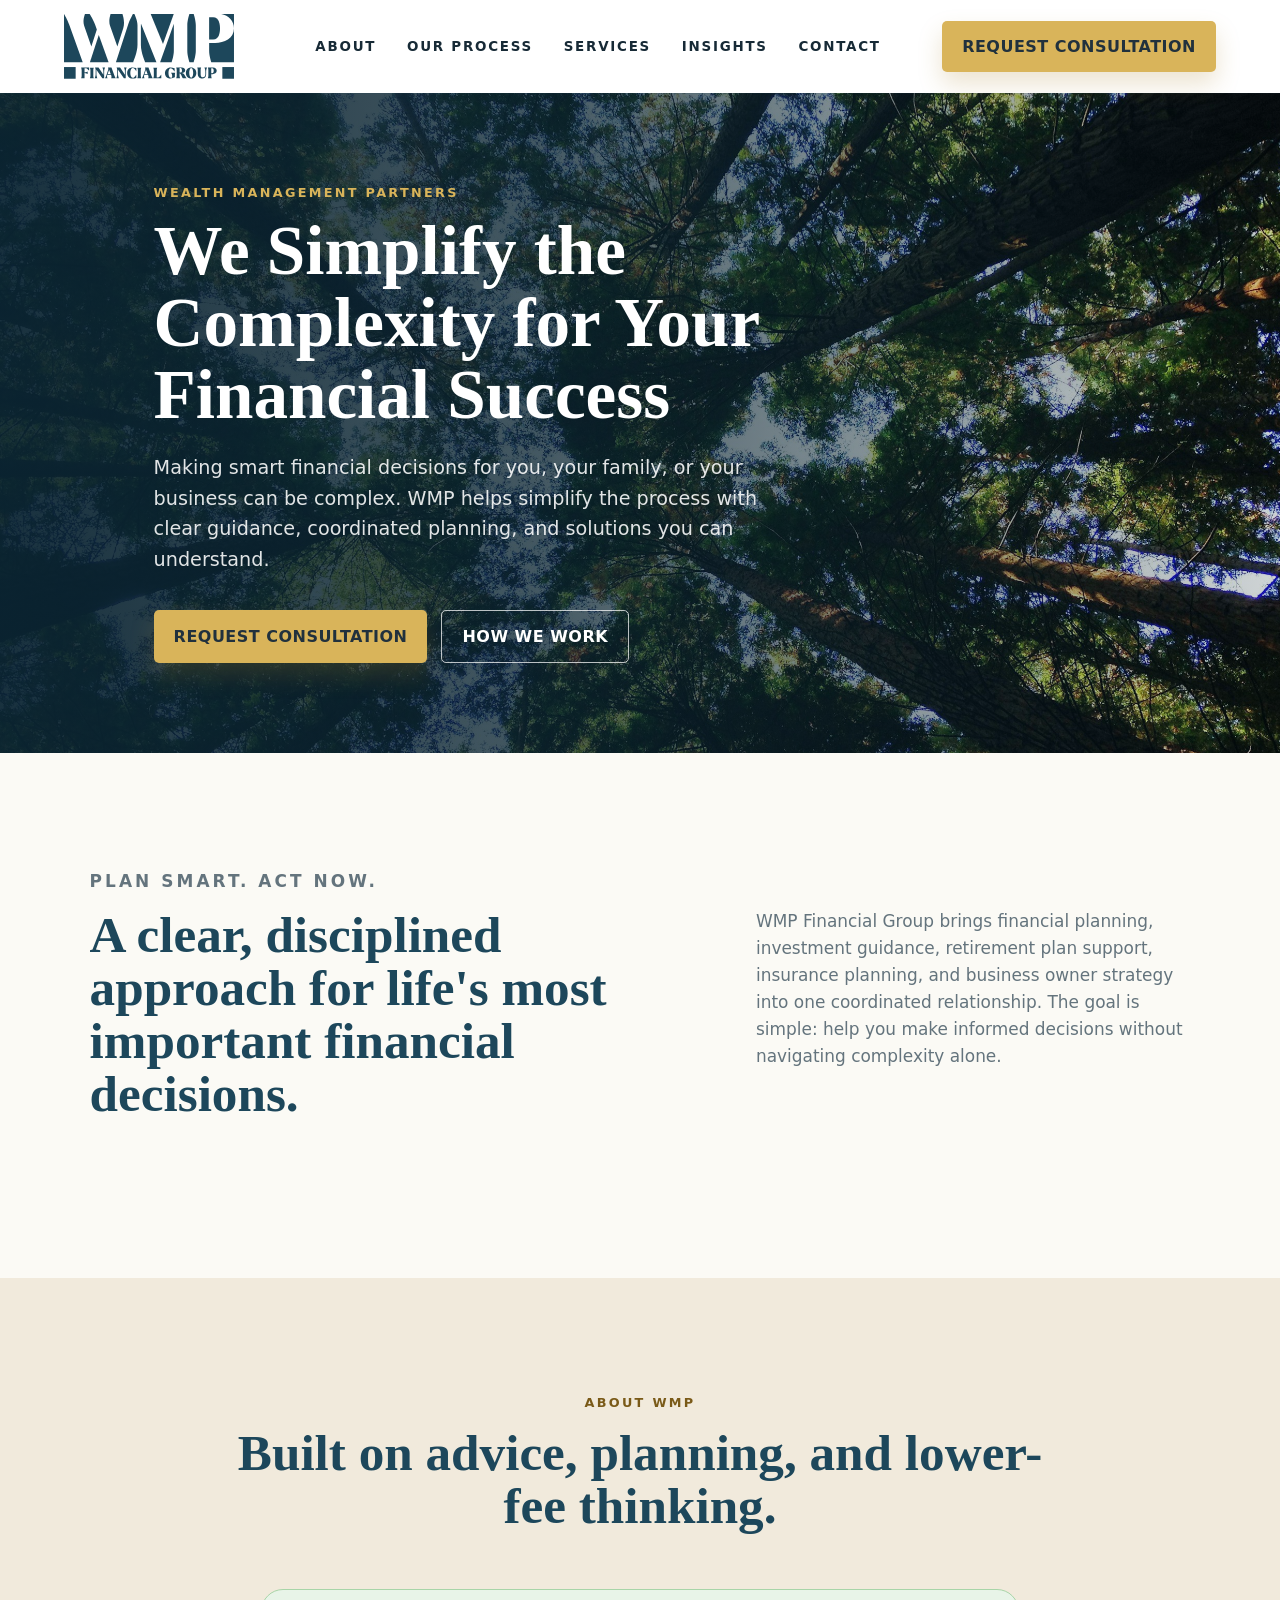
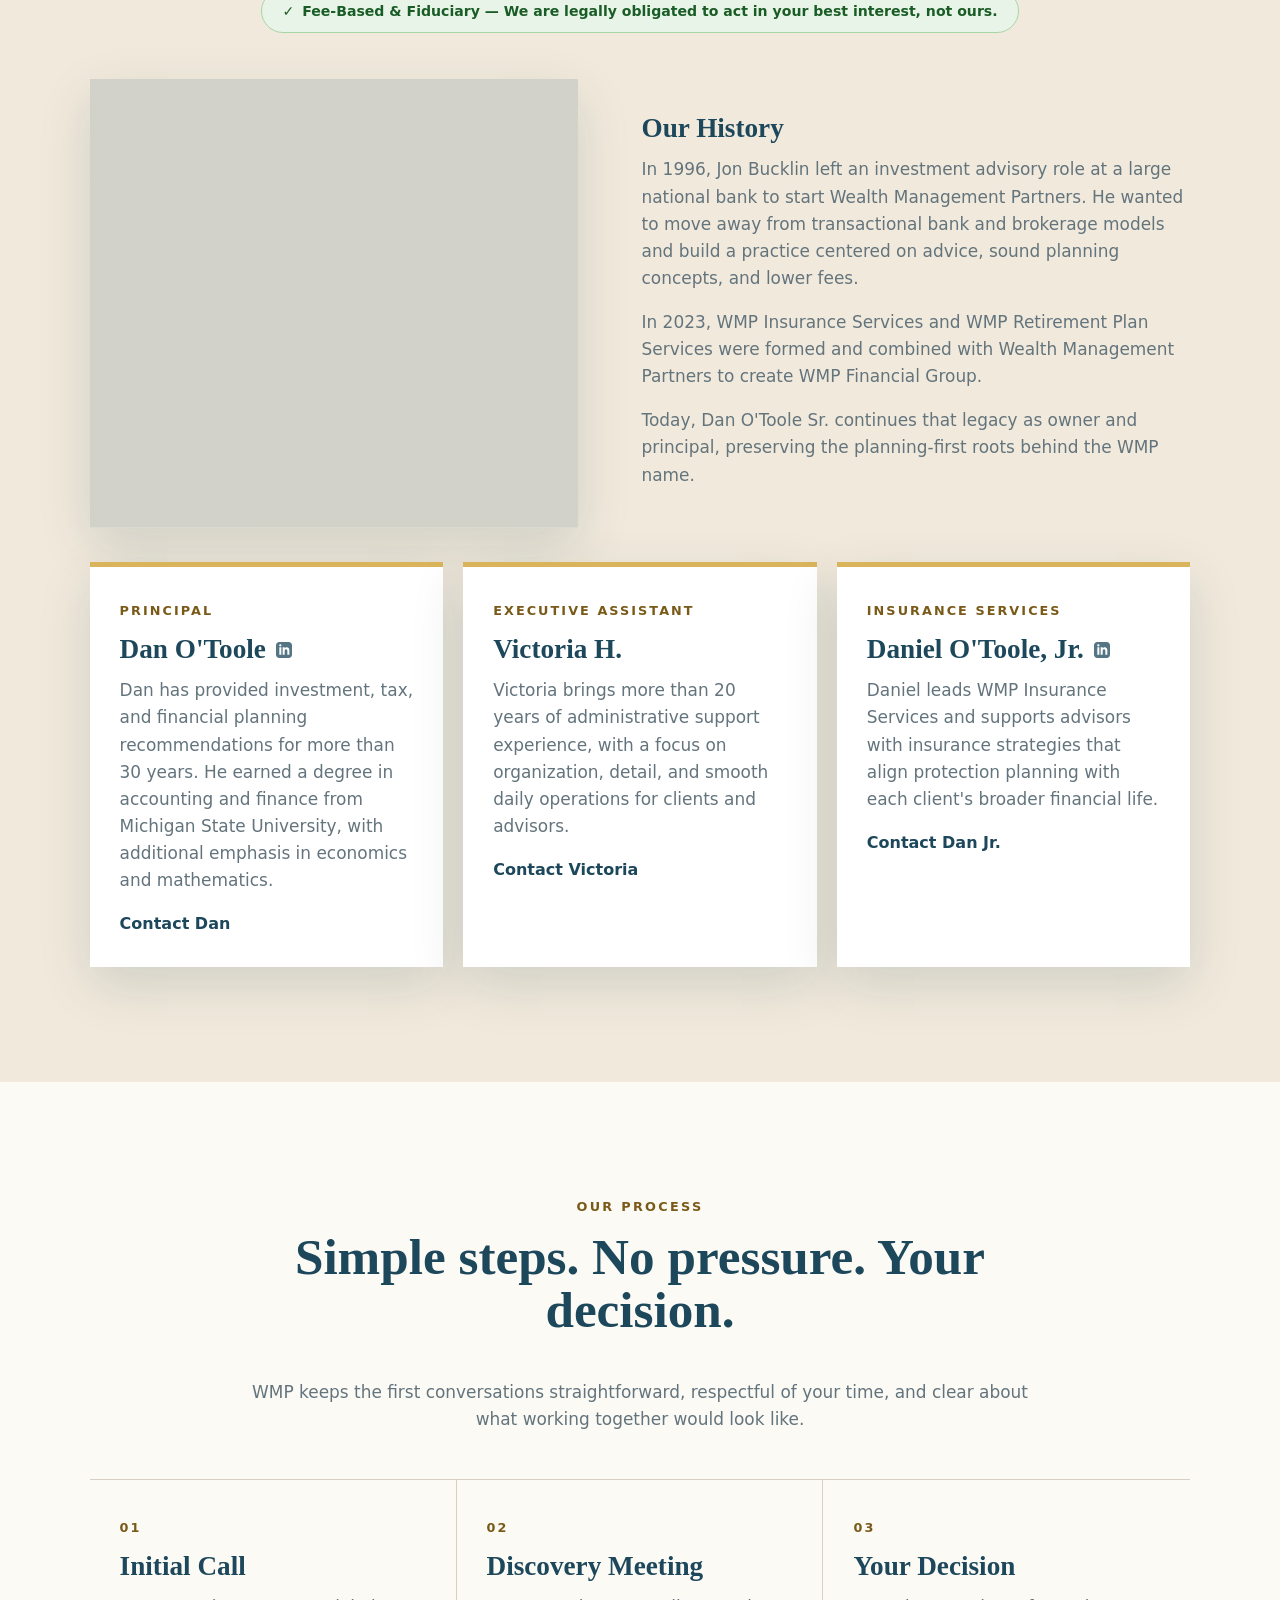
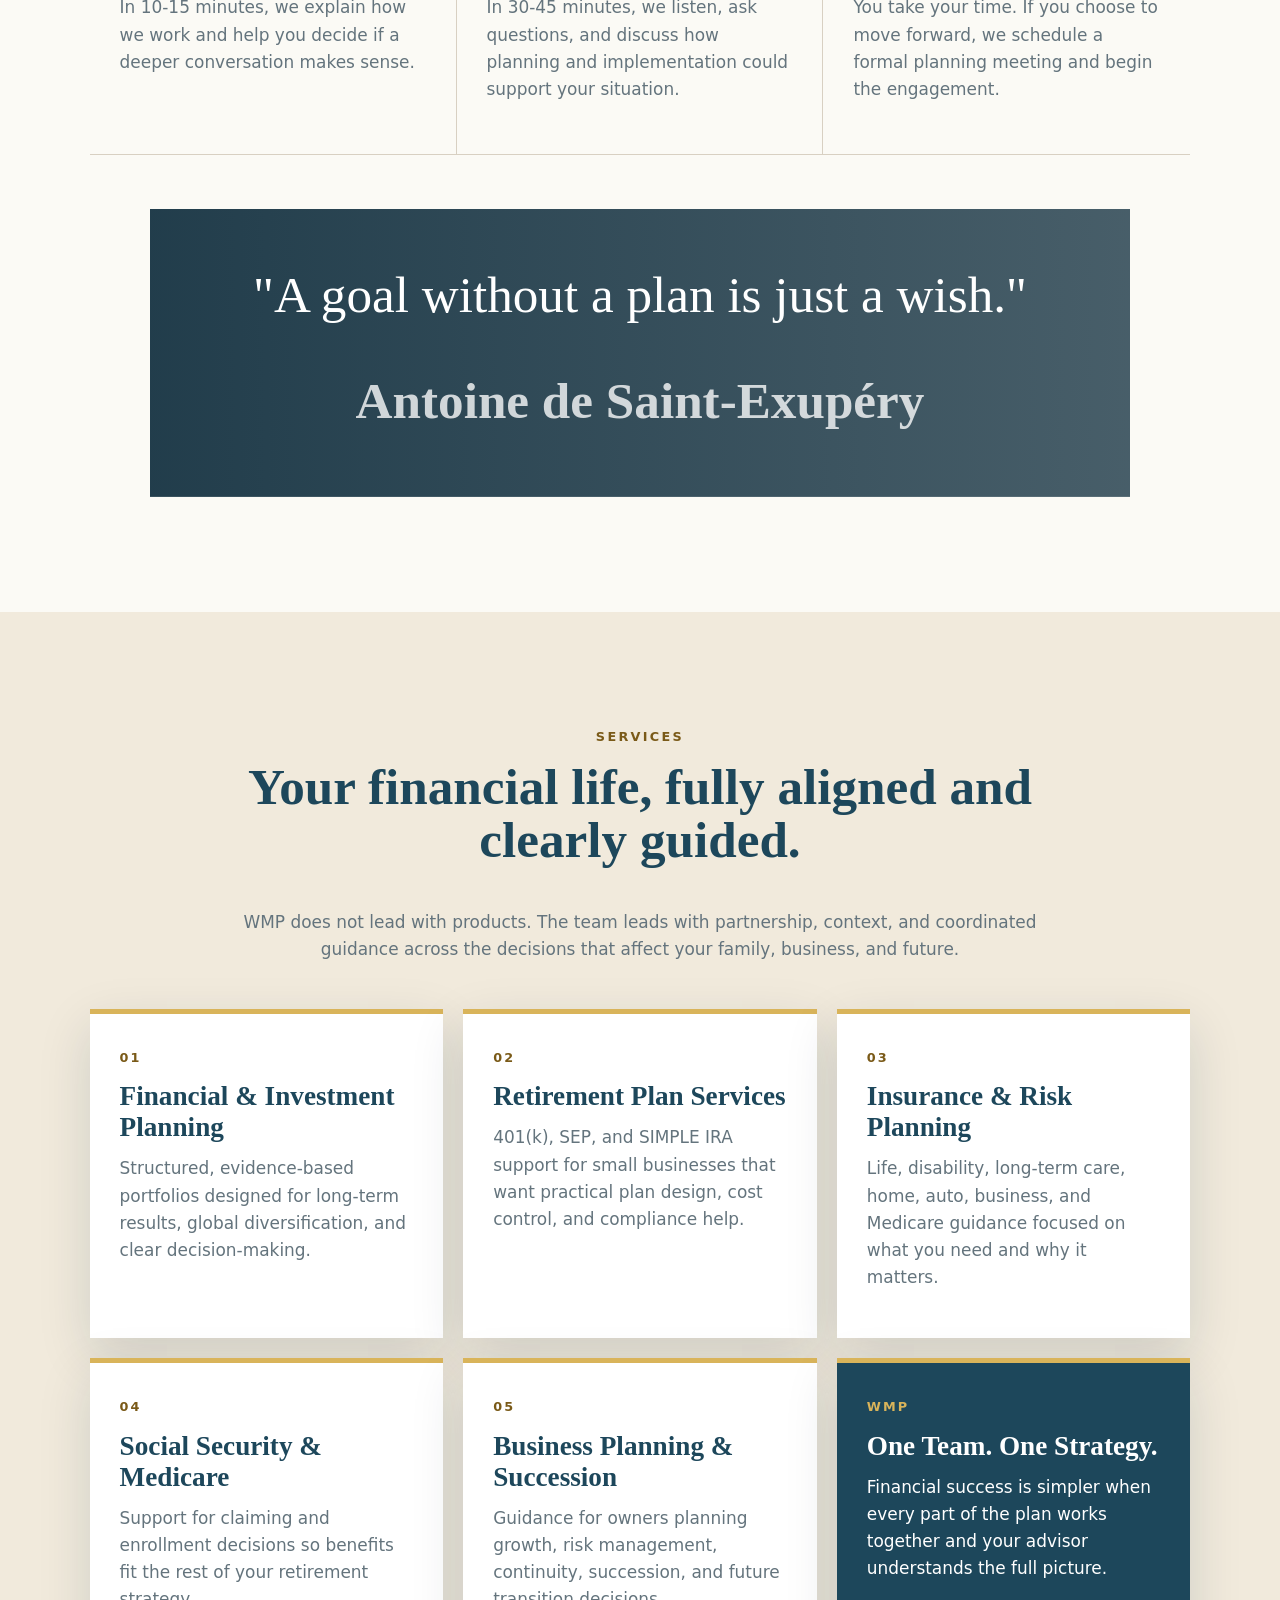
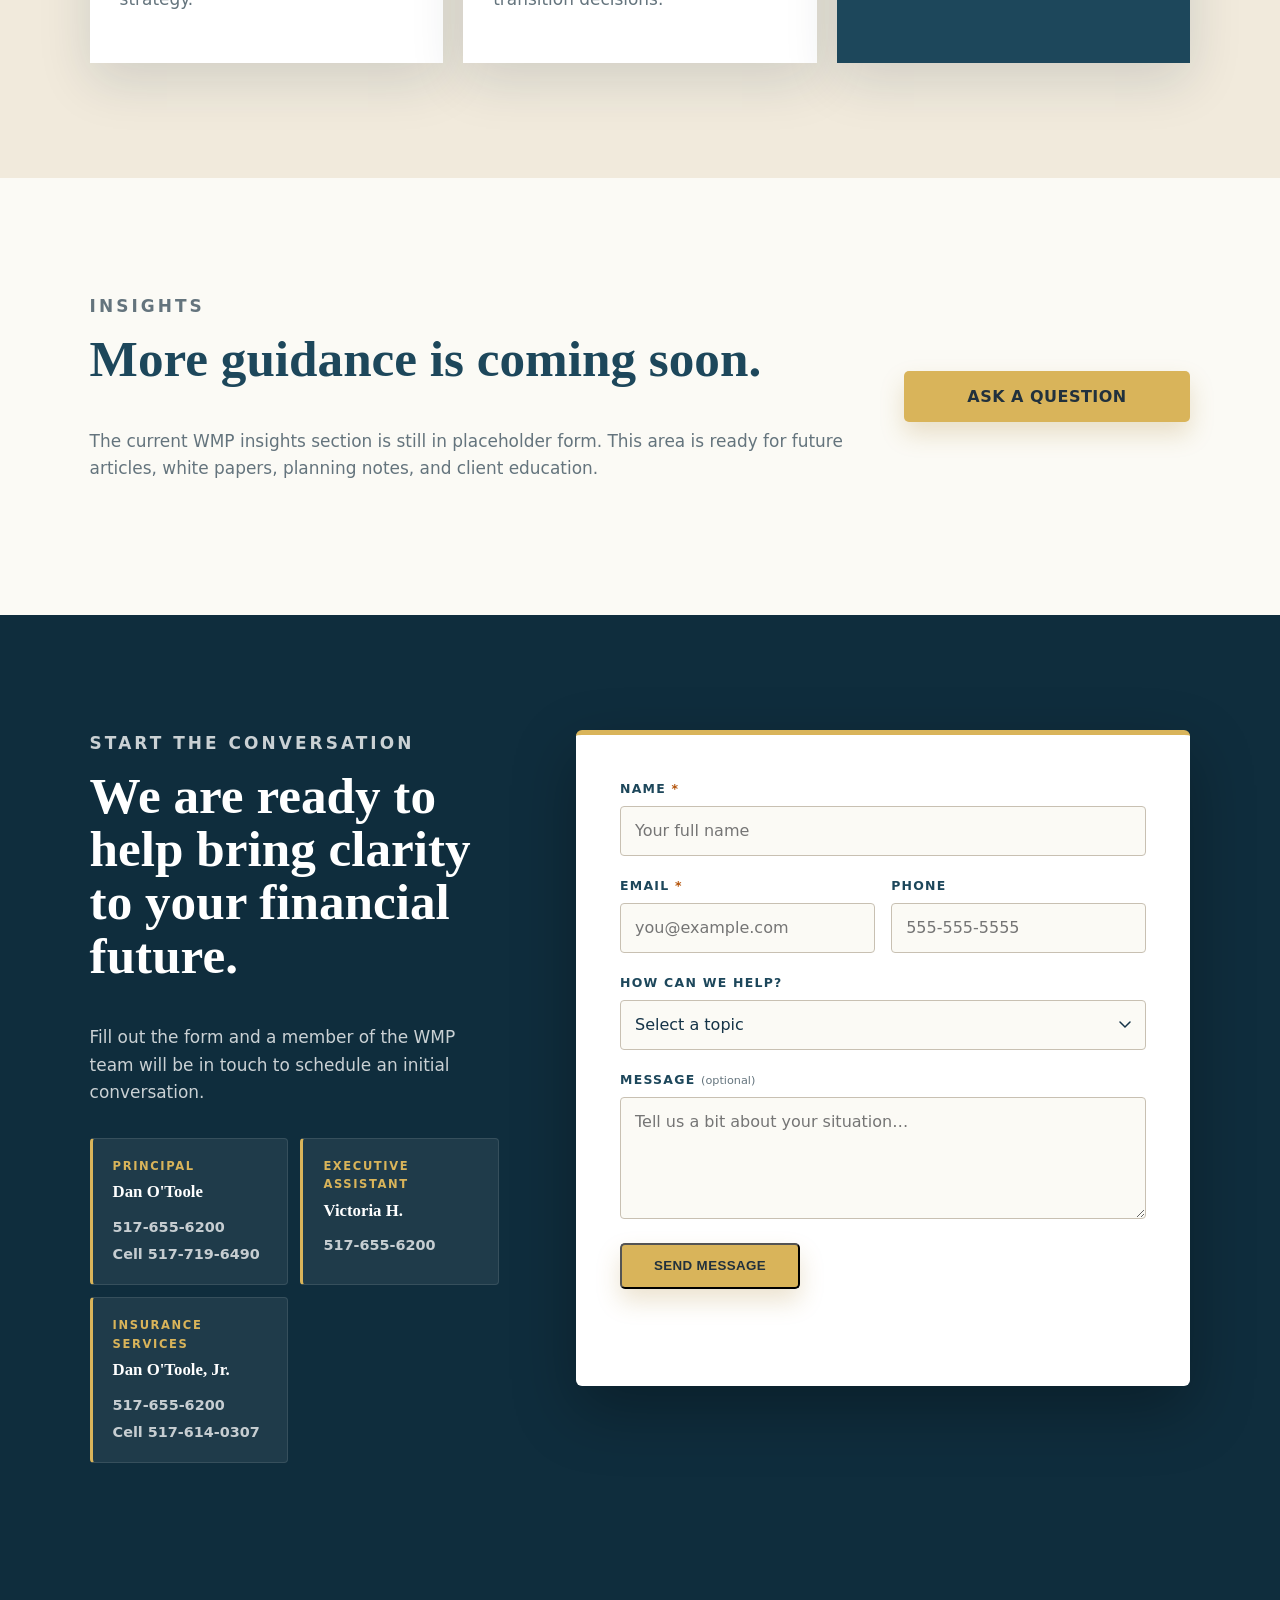
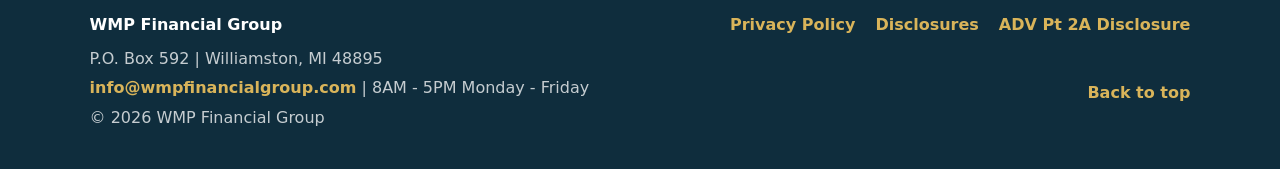
==== commit 5b52602f: "Add LinkedIn profiles to team cards and JSON-LD schema - Dan O'Toole: linkedin.com/in/daniel-o-toole" ====
--- a/index.html
+++ b/index.html
@@ -102,7 +102,19 @@
           "worksFor": {"@id": "https://wmpfinancialgroup.com/#business"},
           "description": "Dan O'Toole has provided investment, tax, and financial planning recommendations for more than 30 years. He holds a degree in accounting and finance from Michigan State University.",
           "email": "dan@wmpfinancialgroup.com",
-          "telephone": "+1-517-655-6200"
+          "telephone": "+1-517-655-6200",
+          "sameAs": ["https://www.linkedin.com/in/daniel-o-toole-3382465/"]
+        },
+        {
+          "@type": "Person",
+          "@id": "https://wmpfinancialgroup.com/#daniel-otoole-jr",
+          "name": "Daniel O'Toole, Jr.",
+          "jobTitle": "Insurance Services, WMP Financial Group",
+          "worksFor": {"@id": "https://wmpfinancialgroup.com/#business"},
+          "description": "Daniel O'Toole Jr. leads WMP Insurance Services and supports clients with insurance strategies that align protection planning with their broader financial life.",
+          "email": "danieljr@wmpfinancialgroup.com",
+          "telephone": "+1-517-655-6200",
+          "sameAs": ["https://www.linkedin.com/in/daniel-o-toole-84b789192/"]
         },
         {
           "@type": "WebSite",
@@ -211,7 +223,14 @@
         <div class="team-grid" aria-label="WMP team">
           <article class="team-card">
             <span>Principal</span>
-            <h3>Dan O'Toole</h3>
+            <h3>
+              Dan O'Toole
+              <a class="linkedin-link" href="https://www.linkedin.com/in/daniel-o-toole-3382465/"
+                 target="_blank" rel="noopener noreferrer"
+                 aria-label="Dan O'Toole on LinkedIn">
+                <svg aria-hidden="true" focusable="false" width="16" height="16" viewBox="0 0 24 24" fill="currentColor"><path d="M19 0h-14c-2.761 0-5 2.239-5 5v14c0 2.761 2.239 5 5 5h14c2.762 0 5-2.239 5-5v-14c0-2.761-2.238-5-5-5zm-11 19h-3v-11h3v11zm-1.5-12.268c-.966 0-1.75-.79-1.75-1.764s.784-1.764 1.75-1.764 1.75.79 1.75 1.764-.783 1.764-1.75 1.764zm13.5 12.268h-3v-5.604c0-3.368-4-3.113-4 0v5.604h-3v-11h3v1.765c1.396-2.586 7-2.777 7 2.476v6.759z"/></svg>
+              </a>
+            </h3>
             <p>
               Dan has provided investment, tax, and financial planning recommendations for more
               than 30 years. He earned a degree in accounting and finance from Michigan State
@@ -230,7 +249,14 @@
           </article>
           <article class="team-card">
             <span>Insurance Services</span>
-            <h3>Daniel O'Toole, Jr.</h3>
+            <h3>
+              Daniel O'Toole, Jr.
+              <a class="linkedin-link" href="https://www.linkedin.com/in/daniel-o-toole-84b789192/"
+                 target="_blank" rel="noopener noreferrer"
+                 aria-label="Daniel O'Toole Jr. on LinkedIn">
+                <svg aria-hidden="true" focusable="false" width="16" height="16" viewBox="0 0 24 24" fill="currentColor"><path d="M19 0h-14c-2.761 0-5 2.239-5 5v14c0 2.761 2.239 5 5 5h14c2.762 0 5-2.239 5-5v-14c0-2.761-2.238-5-5-5zm-11 19h-3v-11h3v11zm-1.5-12.268c-.966 0-1.75-.79-1.75-1.764s.784-1.764 1.75-1.764 1.75.79 1.75 1.764-.783 1.764-1.75 1.764zm13.5 12.268h-3v-5.604c0-3.368-4-3.113-4 0v5.604h-3v-11h3v1.765c1.396-2.586 7-2.777 7 2.476v6.759z"/></svg>
+              </a>
+            </h3>
             <p>
               Daniel leads WMP Insurance Services and supports advisors with insurance strategies
               that align protection planning with each client's broader financial life.
--- a/styles.css
+++ b/styles.css
@@ -382,6 +382,26 @@
 .team-card a:hover {
   color: var(--gold-text);
   text-decoration: underline;
+}
+
+.team-card h3 {
+  display: flex;
+  align-items: center;
+  gap: 10px;
+}
+
+.linkedin-link {
+  display: inline-flex;
+  align-items: center;
+  color: #0077b5;
+  opacity: 0.75;
+  font-weight: 400;
+  flex-shrink: 0;
+}
+
+.linkedin-link:hover {
+  opacity: 1;
+  text-decoration: none !important;
 }
 
 /* ── Process ───────────────────────────────────────── */
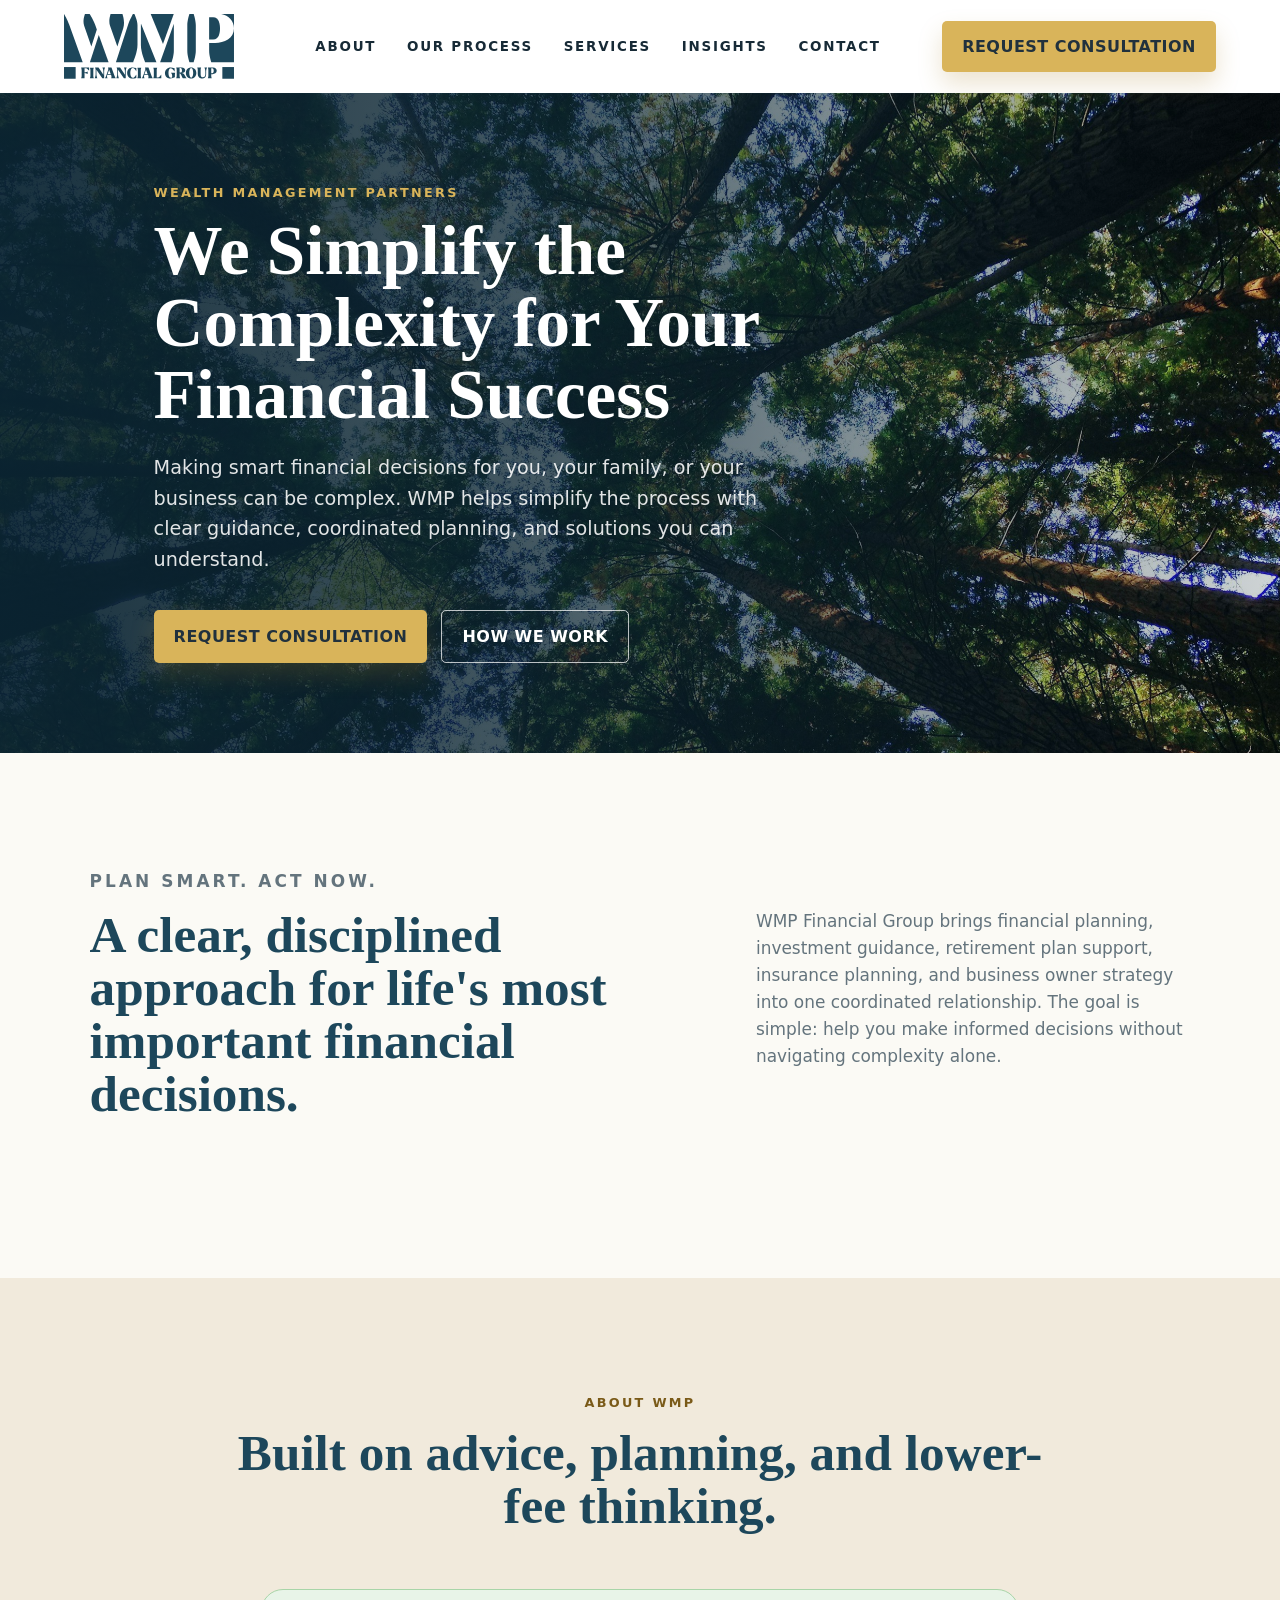
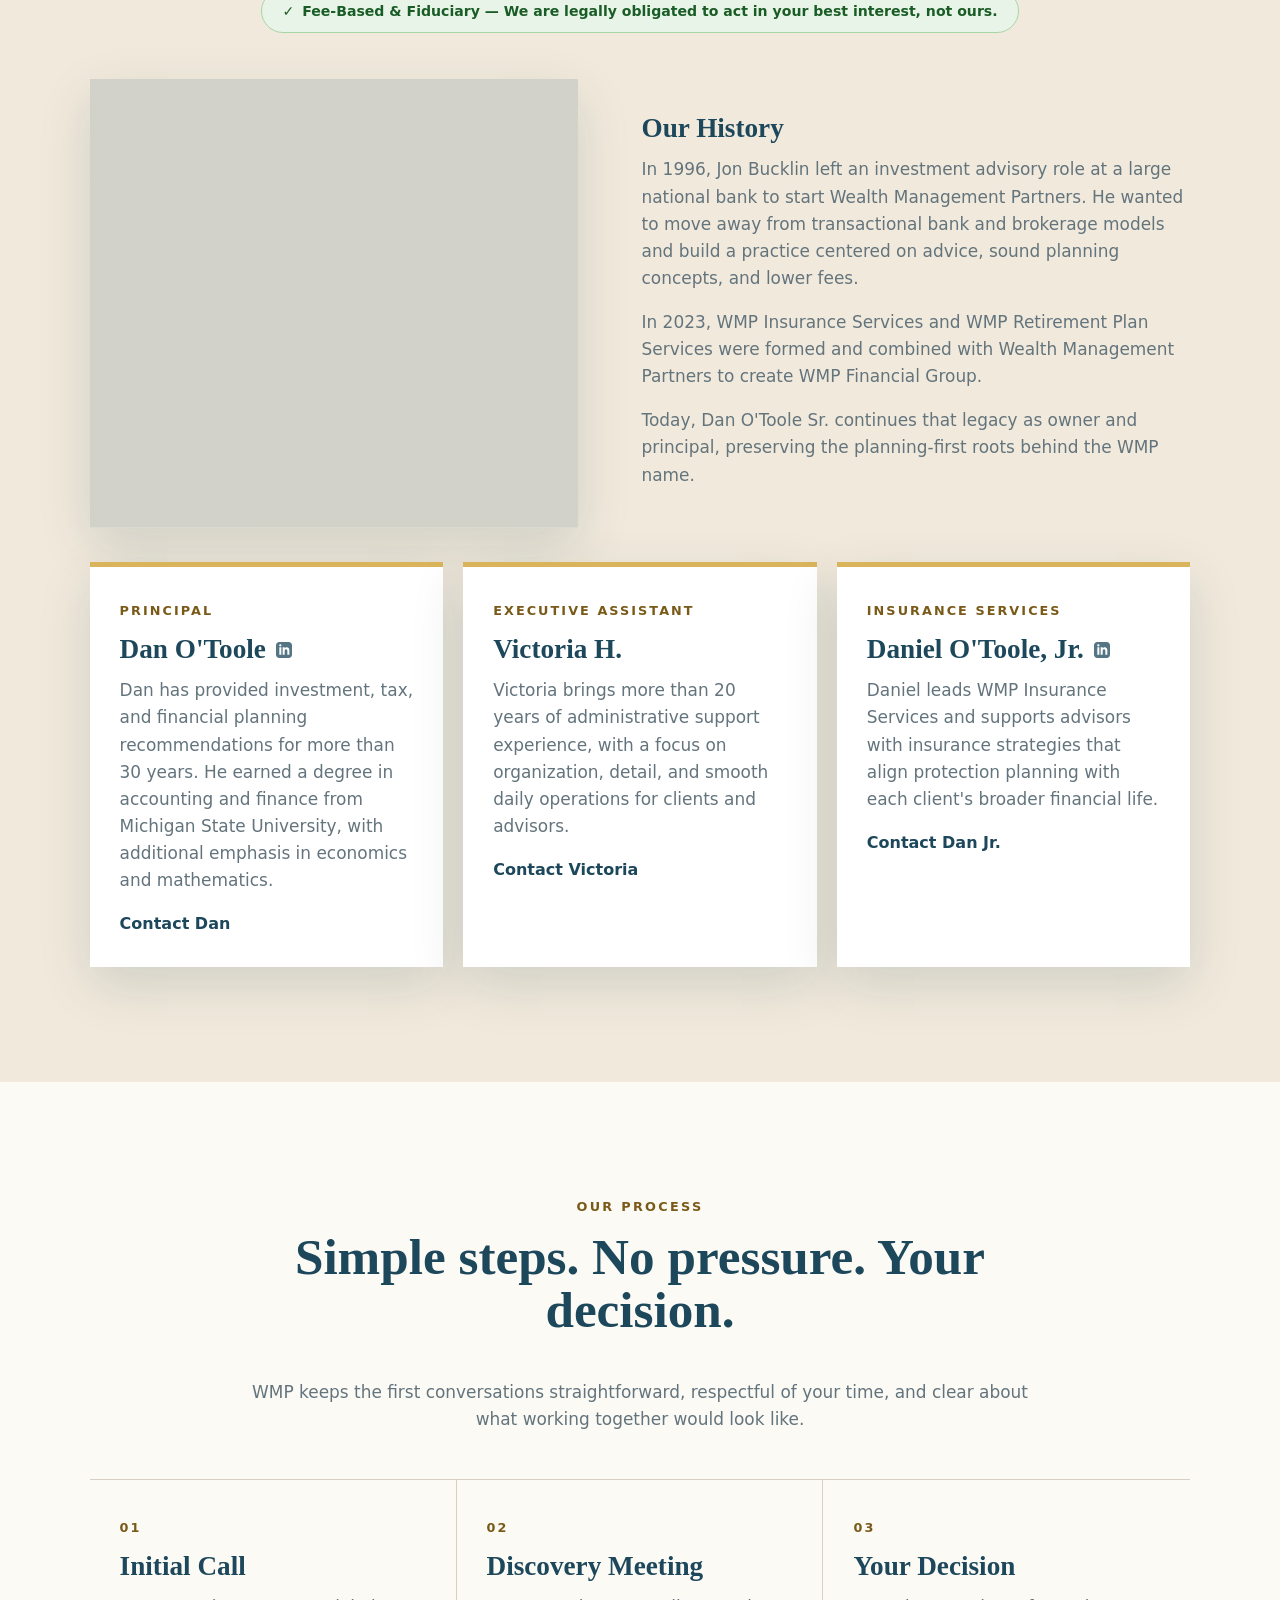
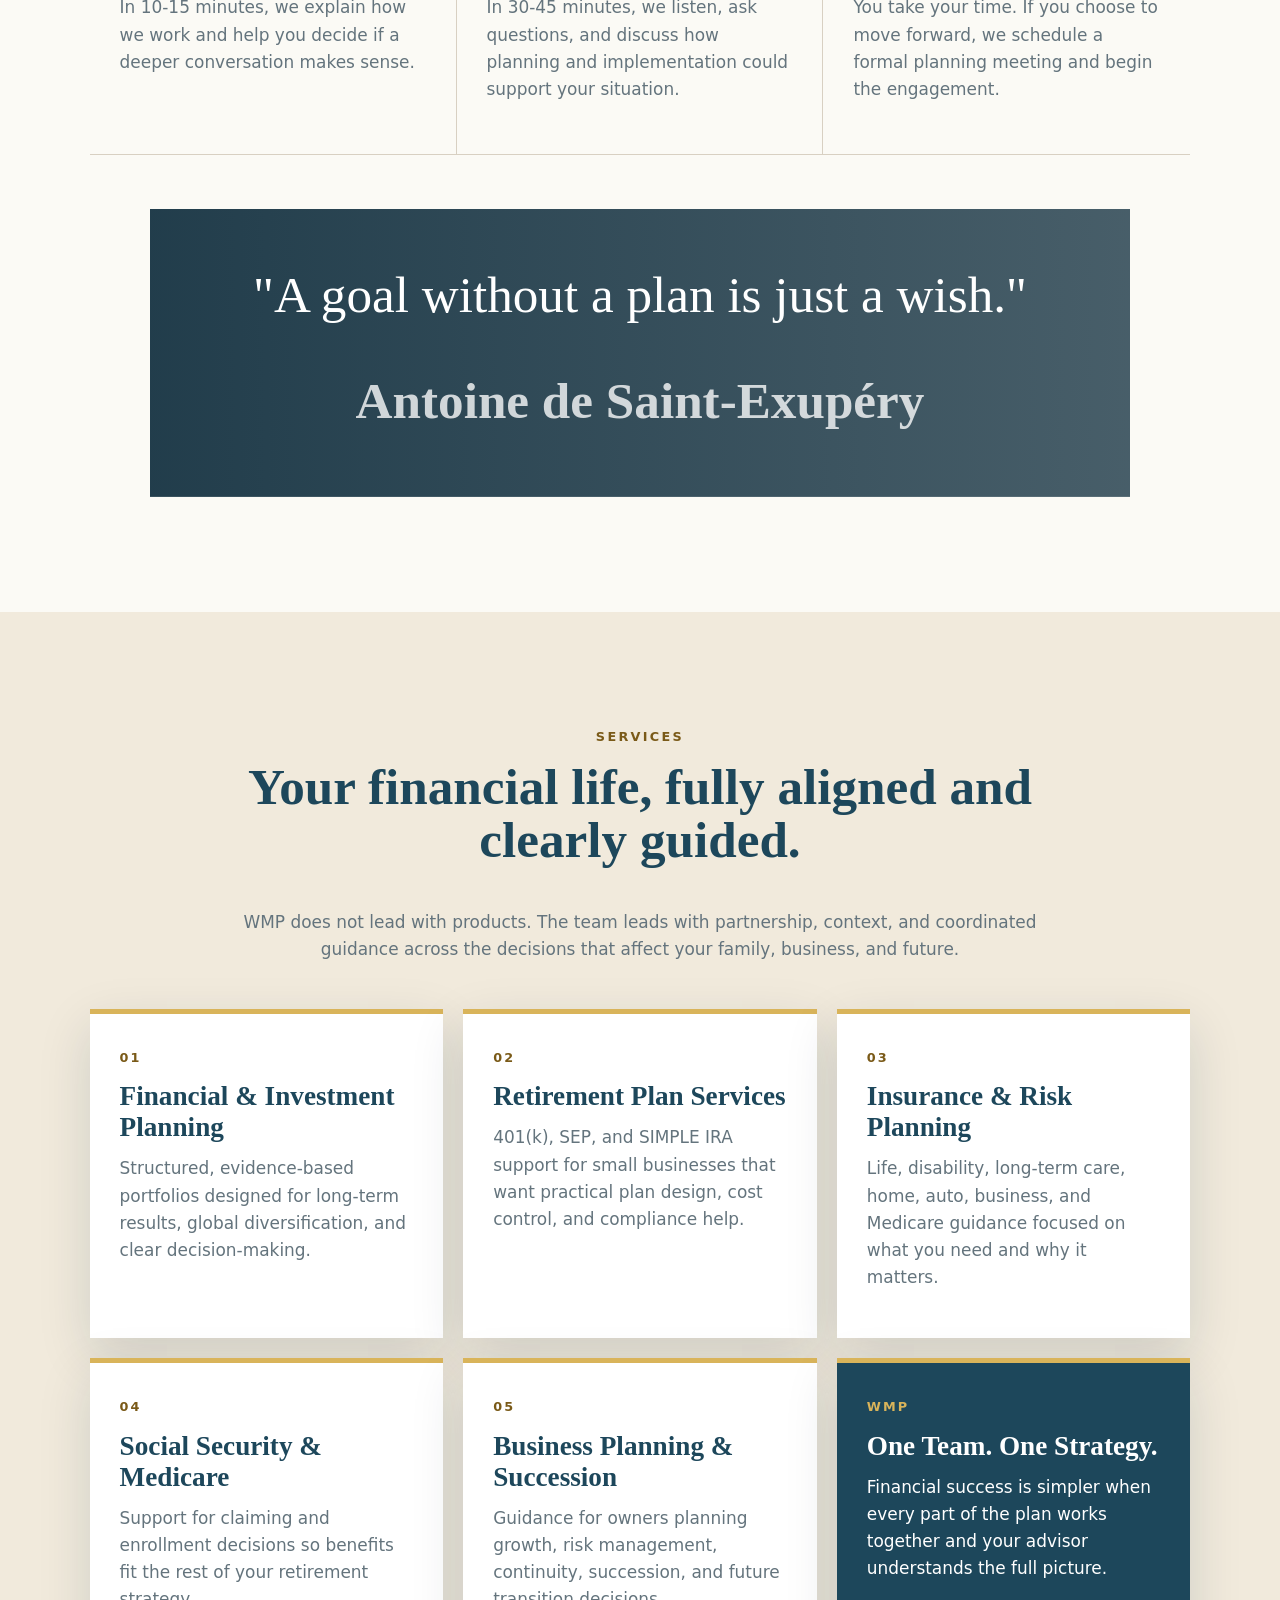
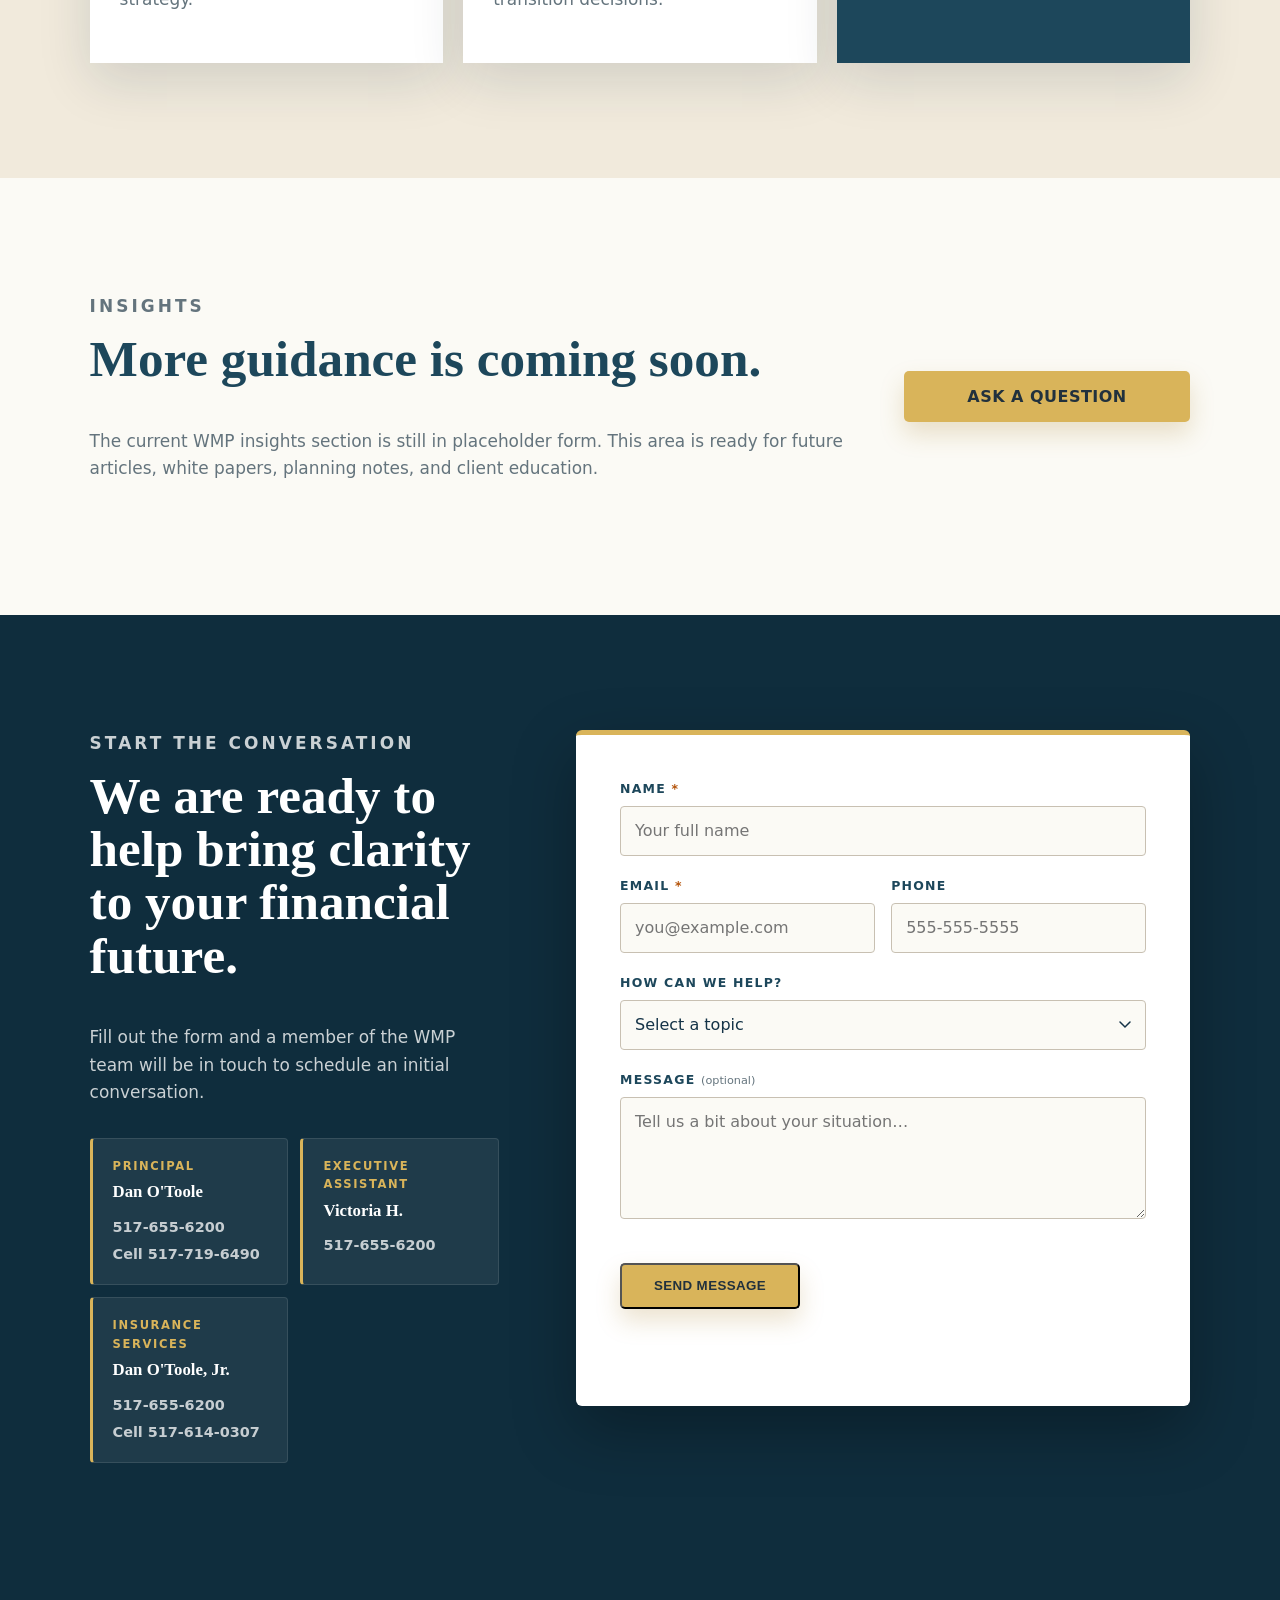
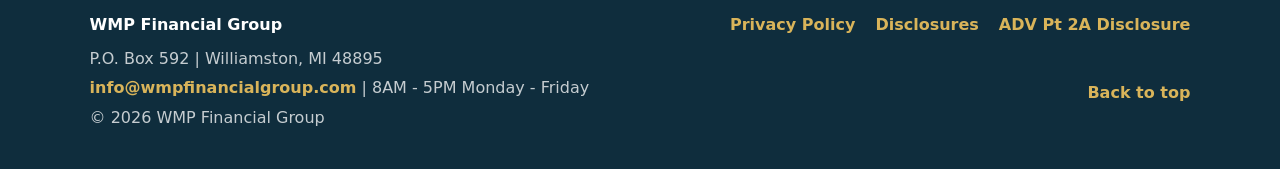
==== commit d0e14ca9: "Add Cloudflare Turnstile bot protection to contact form - Load Turnstile script in <head> with dns-p" ====
--- a/index.html
+++ b/index.html
@@ -36,6 +36,7 @@
     <!-- Performance hints -->
     <link rel="preconnect" href="https://images.unsplash.com" />
     <link rel="dns-prefetch" href="https://images.unsplash.com" />
+    <link rel="dns-prefetch" href="https://challenges.cloudflare.com" />
     <link rel="preload" as="image" href="Images/hero image_files/unsplash-image-WgGJjGN4_ck.jpg" fetchpriority="high" />
 
     <!-- JSON-LD Structured Data -->
@@ -128,6 +129,7 @@
     </script>
 
     <link rel="stylesheet" href="styles.css" />
+    <script src="https://challenges.cloudflare.com/turnstile/v0/api.js" async defer></script>
   </head>
   <body>
     <a class="skip-link" href="#main-content">Skip to main content</a>
@@ -441,6 +443,9 @@
                       placeholder="Tell us a bit about your situation…"></textarea>
           </div>
 
+          <!-- Cloudflare Turnstile bot protection -->
+          <div class="cf-turnstile" data-sitekey="0x4AAAAAADf_Uuer-iK0ySNl" data-theme="light"></div>
+
           <div class="form-actions">
             <button type="submit" class="button button-gold">Send Message</button>
             <p class="form-status" id="form-status" aria-live="polite" hidden></p>
